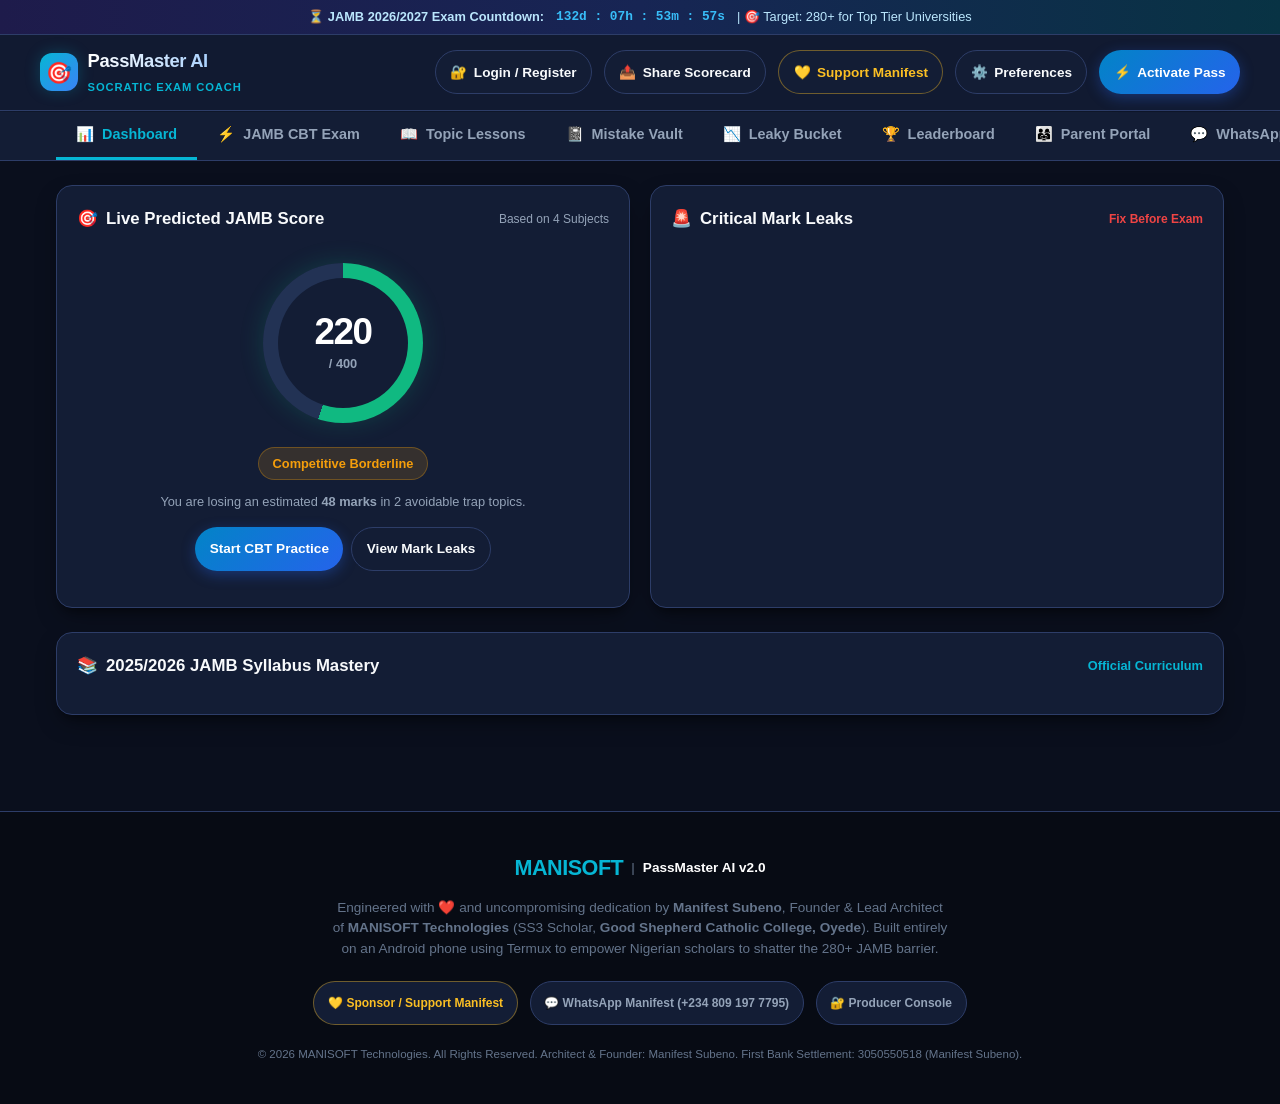
==== templates/index.html @ 7c7e174b "style(auth): standardize user identity placeholders and record operational protocols" ====
<!DOCTYPE html>
<html lang="en">
<head>
  <meta charset="UTF-8">
  <meta name="viewport" content="width=device-width, initial-scale=1.0, maximum-scale=1.0, user-scalable=no">
  <title>PassMaster AI — Socratic JAMB & WAEC Exam Coach</title>
  <meta name="description" content="Stop memorizing past questions. Master concepts, identify leaky topics, and hit 280+ in JAMB with Socratic AI coaching.">
  <link rel="manifest" href="/manifest.json">
  <link rel="stylesheet" href="/static/css/styles.css?v=1788778076">
</head>
<body>

  <!-- Live Exam Countdown Banner -->
  <div class="countdown-banner">
    <span>⏳ <strong>JAMB 2026/2027 Exam Countdown:</strong></span>
    <span style="font-family: monospace; font-weight: 800; color: #38bdf8;" id="examCountdownDisplay">220d : 11h : 08m : 15s</span>
    <span class="hide-mobile">| 🎯 Target: 280+ for Top Tier Universities</span>
  </div>

  <!-- Top App Header -->
  <header class="app-header">
    <div class="header-container">
      <a href="#" class="brand-badge" onclick="switchView('dashboard')">
        <div class="brand-logo">🎯</div>
        <div class="brand-info">
          <h1>PassMaster AI</h1>
          <span>Socratic Exam Coach</span>
        </div>
      </a>

      <div class="header-actions">
        <!-- User Profile / Auth Status -->
        <div id="authHeaderContainer">
          <button class="btn-pill" onclick="openAuthModal('login')">
            <span>🔐</span>
            <span>Login / Register</span>
          </button>
        </div>

        <button class="btn-pill" onclick="openShareModal()">
          <span>📤</span>
          <span class="hide-mobile">Share Scorecard</span>
        </button>

        <button class="btn-pill" onclick="openSupportModal()" style="border-color: rgba(251, 191, 36, 0.4); color: #fbbf24;">
          <span>💛</span>
          <span class="hide-mobile">Support Manifest</span>
        </button>

        <button class="btn-pill" onclick="openPreferencesModal()" title="Study Preferences & CBT Configuration">
          <span>⚙️</span>
          <span class="hide-mobile">Preferences</span>
        </button>

        <button class="btn-pill btn-primary" onclick="openPaymentModal('monthly')">
          <span>⚡</span>
          <span>Activate Pass</span>
        </button>
      </div>
    </div>
  </header>

  <!-- Navigation Tabs -->
  <nav class="nav-tabs" aria-label="Main Navigation">
    <div class="tabs-container">
      <button class="tab-btn active" id="tab-dashboard" onclick="switchView('dashboard')">
        <span>📊</span> Dashboard
      </button>
      <button class="tab-btn" id="tab-cbt" onclick="switchView('cbt')">
        <span>⚡</span> JAMB CBT Exam
      </button>
      <button class="tab-btn" id="tab-lessons" onclick="switchView('lessons')">
        <span>📖</span> Topic Lessons
      </button>
      <button class="tab-btn" id="tab-vault" onclick="switchView('vault')">
        <span>📓</span> Mistake Vault
      </button>
      <button class="tab-btn" id="tab-leaks" onclick="switchView('leaks')">
        <span>📉</span> Leaky Bucket
      </button>
      <button class="tab-btn" id="tab-leaderboard" onclick="switchView('leaderboard')">
        <span>🏆</span> Leaderboard
      </button>
      <button class="tab-btn" id="tab-parent" onclick="switchView('parent')">
        <span>👨‍👩‍👧</span> Parent Portal
      </button>
      <button class="tab-btn" id="tab-whatsapp" onclick="switchView('whatsapp')">
        <span>💬</span> WhatsApp Bot
      </button>
      <button class="tab-btn" id="tab-pricing" onclick="switchView('pricing')">
        <span>💳</span> Passes & Plans
      </button>
    </div>
  </nav>

  <!-- Main Content View Area -->
  <main class="main-content">

    <!-- 1. DASHBOARD VIEW -->
    <section id="view-dashboard" class="view-section active">
      <div class="dashboard-grid">
        
        <!-- Score Predictor Hero Card -->
        <div class="card">
          <div class="card-title-row">
            <h2 class="card-title"><span>🎯</span> Live Predicted JAMB Score</h2>
            <span style="font-size: 0.75rem; color: var(--text-muted);">Based on 4 Subjects</span>
          </div>

          <div class="score-hero-container">
            <div class="score-dial" id="scoreDial" style="--score-pct: 55;">
              <div class="score-dial-inner">
                <div class="score-number" id="predictedScoreDisplay">220</div>
                <div class="score-denom">/ 400</div>
              </div>
            </div>
            <div class="score-status-badge" id="readinessBadge">Competitive Borderline</div>
            <p style="font-size: 0.8rem; color: var(--text-muted); margin-top: 0.75rem; text-align: center;">
              You are losing an estimated <strong>48 marks</strong> in 2 avoidable trap topics.
            </p>
            <div style="margin-top: 1rem; display: flex; gap: 0.5rem;">
              <button class="btn-pill btn-primary" onclick="switchView('cbt')">Start CBT Practice</button>
              <button class="btn-pill" onclick="switchView('leaks')">View Mark Leaks</button>
            </div>
          </div>
        </div>

        <!-- Leaky Bucket Critical Alerts -->
        <div class="card">
          <div class="card-title-row">
            <h2 class="card-title"><span>🚨</span> Critical Mark Leaks</h2>
            <span style="font-size: 0.75rem; color: var(--accent-rose); font-weight: 700;">Fix Before Exam</span>
          </div>
          <div id="dashboardLeaksContainer">
            <!-- Dynamically populated -->
          </div>
        </div>

      </div>

      <!-- Syllabus Progress Card -->
      <div class="card" style="margin-top: 1.25rem;">
        <div class="card-title-row">
          <h2 class="card-title"><span>📚</span> 2025/2026 JAMB Syllabus Mastery</h2>
          <span style="font-size: 0.8rem; color: var(--accent-cyan); font-weight: 600;">Official Curriculum</span>
        </div>
        <div id="syllabusGrid" style="display: grid; grid-template-columns: repeat(auto-fit, minmax(240px, 1fr)); gap: 1rem; margin-top: 0.5rem;">
          <!-- Dynamically populated syllabus progress -->
        </div>
      </div>
    </section>

    <!-- 2. CBT EXAM VIEW -->
    <section id="view-cbt" class="view-section">
      
      <!-- Subject Filter & Utility Bar -->
      <div style="display: flex; justify-content: space-between; align-items: center; flex-wrap: wrap; gap: 0.75rem; margin-bottom: 1rem;">
        <div class="subject-filter-bar" style="margin-bottom: 0;">
          <button class="filter-pill active" onclick="filterBySubject('all', this)">🌟 All Subjects</button>
          <button class="filter-pill" onclick="filterBySubject('Use of English', this)">📖 English</button>
          <button class="filter-pill" onclick="filterBySubject('Mathematics', this)">📐 Math</button>
          <button class="filter-pill" onclick="filterBySubject('Physics', this)">⚡ Physics</button>
          <button class="filter-pill" onclick="filterBySubject('Chemistry', this)">🧪 Chemistry</button>
          <button class="filter-pill" onclick="filterBySubject('Biology', this)">🧬 Biology</button>
          <button class="filter-pill" onclick="filterBySubject('Economics', this)">📊 Economics</button>
          <button class="filter-pill" onclick="filterBySubject('Government', this)">🏛️ Government</button>
          <button class="filter-pill" onclick="filterBySubject('Literature in English', this)">🎭 Literature</button>
        </div>

        <div style="display: flex; gap: 0.5rem; flex-wrap: wrap;">
          <button class="btn-pill btn-primary" onclick="openCbtSetupModal()" title="Customize Drill, Topic or Mock">
            <span>⚙️</span> Drill / Mock Setup
          </button>
          <button class="btn-pill" onclick="startNewRandomExam()" title="Generate a brand new randomized exam paper">
            <span>🔀</span> New Random Exam
          </button>
          <button class="btn-pill" onclick="openModal('calcModal')" title="Official JAMB CBT Calculator">
            <span>🧮</span> Calculator
          </button>
          <button class="btn-pill" onclick="openModal('formulaModal')" title="Physics & Chemistry Constants">
            <span>📜</span> Constants
          </button>
          <button class="btn-pill" id="flagQuestionBtn" onclick="toggleFlagCurrentQuestion()" title="Flag for Review">
            <span>🚩</span> Flag
          </button>
        </div>
      </div>

      <!-- Interactive Topic Focus Selection Bar -->
      <div id="cbtTopicBarContainer" class="topic-focus-container">
        <div style="display: flex; justify-content: space-between; align-items: center; margin-bottom: 0.5rem; flex-wrap: wrap; gap: 0.5rem;">
          <div style="display: flex; align-items: center; gap: 0.5rem;">
            <span style="font-size: 0.8rem; font-weight: 700; color: var(--text-dim); text-transform: uppercase; letter-spacing: 0.5px;">🎯 Topic Focus:</span>
            <span id="activeTopicLabel" style="font-size: 0.8rem; background: rgba(59, 130, 246, 0.15); color: #60a5fa; padding: 0.15rem 0.55rem; border-radius: var(--radius-full); font-weight: 600; border: 1px solid rgba(59, 130, 246, 0.3);">All Topics</span>
          </div>
          <div style="display: flex; align-items: center; gap: 0.6rem;">
            <span id="cbtTopicCountIndicator" style="font-size: 0.75rem; color: var(--text-muted);">Showing all questions</span>
            <button class="btn-pill" style="font-size: 0.7rem; padding: 0.2rem 0.55rem; background: transparent; border: 1px solid var(--border-subtle);" onclick="resetTopicFocus()">Reset Filter</button>
          </div>
        </div>
        <div class="topic-focus-pills" id="cbtTopicPills">
          <!-- Dynamically populated topic focus chips -->
        </div>
      </div>

      <!-- Anti-Cheat Tab-Switch Detection Banner -->
      <div id="cbtAntiCheatBanner" style="display: none; background: rgba(239, 68, 68, 0.15); border: 1px solid #ef4444; color: #fca5a5; padding: 0.65rem 1rem; border-radius: var(--radius-sm); margin-bottom: 1rem; font-size: 0.85rem; align-items: center; justify-content: space-between;">
        <span>🛡️ <strong>Anti-Cheat Active:</strong> Tab switches detected: <span id="cbtCheatCountDisplay" style="font-weight: 800; color: #ffffff;">0</span>. Tab switches are logged to your official scorecard!</span>
        <button class="btn-pill" style="font-size: 0.7rem; padding: 0.2rem 0.6rem; background: rgba(239,68,68,0.3); color: #fff;" onclick="dismissAntiCheatWarning()">Acknowledge</button>
      </div>

      <div class="cbt-container">
        
        <!-- Left: Question & Options Screen -->
        <div class="cbt-screen">
          <div class="cbt-header">
            <div>
              <span class="subject-badge" id="cbtSubjectBadge">Use of English</span>
              <span style="font-size: 0.8rem; color: var(--text-muted); margin-left: 0.5rem;" id="cbtYearBadge">JAMB 2023</span>
            </div>
            <div class="cbt-timer">
              <span>⏱️</span>
              <span id="timerDisplay">00:40</span>
            </div>
          </div>

          <!-- CBT 4-Subject Quick Switcher Tabs (20 Questions each) -->
          <div class="cbt-subject-tabs" id="cbtSubjectTabsContainer">
            <!-- Dynamically populated subject tabs with progress counters -->
          </div>

          <div style="font-size: 0.8rem; color: var(--text-dim);" id="cbtTopicBadge">Topic: Concord & Grammar</div>

          <div class="cbt-question-text" id="cbtQuestionText">
            Loading question...
          </div>

          <div class="options-list" id="cbtOptionsList">
            <!-- Options A, B, C, D generated here -->
          </div>

          <!-- Bottom Nav & Question Palette Toggle -->
          <div style="display: flex; justify-content: space-between; align-items: center; margin-top: 1rem;">
            <button class="btn-pill" onclick="prevQuestion()">⬅️ Previous</button>
            <span style="font-size: 0.85rem; color: var(--text-muted);" id="qCounterDisplay">Question 1 of 12</span>
            <button class="btn-pill btn-primary" onclick="nextQuestion()">Next ➡️</button>
          </div>

          <!-- Official JAMB Numbered Question Palette (1 to N) -->
          <div style="margin-top: 1.25rem; border-top: 1px solid var(--border-subtle); padding-top: 0.75rem;">
            <div style="display: flex; justify-content: space-between; align-items: center;">
              <span style="font-size: 0.75rem; color: var(--text-dim); text-transform: uppercase; font-weight: 700;">Question Navigator Grid:</span>
              <span style="font-size: 0.7rem; color: var(--text-dim);">🟢 Answered | 🚩 Flagged | 🔵 Current</span>
            </div>
            <div class="palette-grid" id="questionPaletteGrid">
              <!-- Dynamically populated buttons -->
            </div>
          </div>
        </div>

        <!-- Right: Socratic Coach Panel -->
        <div class="coach-panel">
          <div class="coach-header">
            <div class="coach-avatar">🧠</div>
            <div style="flex: 1;">
              <h3 style="font-size: 0.95rem; font-weight: 700;">Coach Kalu</h3>
              <p style="font-size: 0.72rem; color: var(--accent-emerald);">● Socratic AI Active</p>
            </div>
            <button class="btn-speech" onclick="toggleAudioCoach()" id="audioToggleBtn" title="Listen to Coach Kalu aloud">
              <span>🔊</span> Audio On
            </button>
          </div>

          <div class="coach-chat-area" id="coachChatArea">
            <div class="chat-bubble coach">
              👋 Select an option on the left! If you pick the right answer, I'll reinforce why it works. If you hit a trap, I won't just spoil the answer—I will coach you through the logic so you never fail it in JAMB.
            </div>
          </div>

          <form class="coach-input-row" onsubmit="handleCoachChatSubmit(event)">
            <input type="text" class="coach-input" id="coachMessageInput" placeholder="Ask Coach Kalu or answer his hint..." autocomplete="off">
            <button type="submit" class="btn-pill btn-primary" style="padding: 0.5rem 0.9rem;">Send</button>
          </form>
        </div>

      </div>
    </section>

    <!-- 2B. TOPIC MASTERCLASS LESSONS VIEW -->
    <section id="view-lessons" class="view-section">
      <div style="text-align: center; max-width: 680px; margin: 0 auto 1.5rem;">
        <h2 style="font-size: 1.6rem; font-weight: 900;">📖 JAMB Syllabus Topic Masterclasses</h2>
        <p style="font-size: 0.88rem; color: var(--text-muted); margin-top: 0.3rem;">
          Topic-by-topic deep dives designed by top JAMB examiners. Unlock all topics with any active pass. Lesson 1 in every subject is 100% Free!
        </p>
      </div>

      <!-- Subject Filters for Lessons -->
      <div class="subject-filter-bar" id="lessonsFilterBar" style="justify-content: center; margin-bottom: 1.5rem;">
        <button class="filter-pill active" onclick="filterLessonsBySubject('all', this)">🌟 All Subjects</button>
        <button class="filter-pill" onclick="filterLessonsBySubject('Use of English', this)">📖 English</button>
        <button class="filter-pill" onclick="filterLessonsBySubject('Mathematics', this)">📐 Math</button>
        <button class="filter-pill" onclick="filterLessonsBySubject('Physics', this)">⚡ Physics</button>
        <button class="filter-pill" onclick="filterLessonsBySubject('Chemistry', this)">🧪 Chemistry</button>
        <button class="filter-pill" onclick="filterLessonsBySubject('Biology', this)">🧬 Biology</button>
        <button class="filter-pill" onclick="filterLessonsBySubject('Economics', this)">📊 Economics</button>
        <button class="filter-pill" onclick="filterLessonsBySubject('Government', this)">🏛️ Government</button>
        <button class="filter-pill" onclick="filterLessonsBySubject('Literature in English', this)">🎭 Literature</button>
      </div>

      <div id="lessonsCardsContainer" style="display: grid; grid-template-columns: repeat(auto-fit, minmax(280px, 1fr)); gap: 1.25rem;">
        <!-- Dynamically populated lesson cards -->
      </div>
    </section>

    <!-- 3. MISTAKE VAULT (ERROR NOTEBOOK) -->
    <section id="view-vault" class="view-section">
      <div class="card" style="margin-bottom: 1.5rem;">
        <div class="card-title-row">
          <h2 class="card-title"><span>📓</span> Mistake Vault (Your Cognitive Error Notebook)</h2>
          <span style="font-size: 0.8rem; color: var(--accent-amber); font-weight: 700;">Zero Weaknesses Allowed</span>
        </div>
        <div style="display: flex; justify-content: space-between; align-items: center; margin-bottom: 1rem; flex-wrap: wrap; gap: 0.5rem;">
          <p style="font-size: 0.85rem; color: var(--text-muted); margin: 0; max-width: 650px;">
            Top JAMB scholars never make the same mistake twice. Below are the questions you stumbled on, with the exact cognitive trap highlighted so you can re-test yourself until you achieve 100% mastery.
          </p>
          <button class="btn-pill btn-primary" onclick="drillAllMistakes()">⚡ Drill Mistakes in CBT Mode</button>
        </div>

        <div id="mistakeVaultContainer">
          <!-- Dynamically populated failed questions -->
        </div>
      </div>
    </section>

    <!-- 4. LEAKY BUCKET VIEW -->
    <section id="view-leaks" class="view-section">
      <div class="card" style="margin-bottom: 1.5rem;">
        <div class="card-title-row">
          <h2 class="card-title"><span>📉</span> Your Leaky Bucket Analysis</h2>
          <span style="font-size: 0.8rem; color: var(--text-muted);">Estimated Mark Bleed</span>
        </div>
        <div style="display: flex; justify-content: space-between; align-items: center; margin-bottom: 1rem; flex-wrap: wrap; gap: 0.5rem;">
          <p style="font-size: 0.85rem; color: var(--text-muted); margin: 0; max-width: 650px;">
            Students don't fail entire subjects; they bleed marks in specific cognitive traps. Below are the subtopics draining your JAMB score:
          </p>
          <button class="btn-pill btn-primary" onclick="drillWeakestLeak()">⚡ Plug All Leaks (Drill Weakest Topic Now)</button>
        </div>

        <div id="allLeaksContainer">
          <!-- Full list of leaks -->
        </div>
      </div>
    </section>

    <!-- 5. NATIONAL LEADERBOARD VIEW -->
    <section id="view-leaderboard" class="view-section">
      <div style="text-align: center; max-width: 650px; margin: 0 auto 1.5rem;">
        <h2 style="font-size: 1.5rem; font-weight: 800;">🏆 National JAMB Scholar Leaderboard</h2>
        <p style="font-size: 0.85rem; color: var(--text-muted); margin-top: 0.3rem;">
          Top candidates competing for federal merit list admissions across Nigeria. Practice daily to climb the board!
        </p>
      </div>

      <div class="card" style="max-width: 800px; margin: 0 auto;">
        <table class="leaderboard-table">
          <thead>
            <tr>
              <th>Rank</th>
              <th>Candidate</th>
              <th>Target</th>
              <th>XP Points</th>
              <th>Predicted JAMB</th>
            </tr>
          </thead>
          <tbody id="leaderboardTbody">
            <!-- Dynamically populated leaderboard rows -->
          </tbody>
        </table>
      </div>
    </section>

    <!-- 6. PARENT & SPONSOR PORTAL VIEW -->
    <section id="view-parent" class="view-section">
      <div style="text-align: center; max-width: 650px; margin: 0 auto 1.5rem;">
        <h2 style="font-size: 1.5rem; font-weight: 800;">👨‍👩‍👧 Parent, Sponsor & Tutorial Center Monitor</h2>
        <p style="font-size: 0.85rem; color: var(--text-muted); margin-top: 0.3rem;">
          Enter your child's registered phone number to view their verified daily study streak, accuracy rate, and university readiness.
        </p>
      </div>

      <div class="card" style="max-width: 520px; margin: 0 auto 1.5rem;">
        <div class="form-group">
          <label class="form-label">Candidate's Registered Phone Number</label>
          <div style="display: flex; gap: 0.5rem;">
            <input type="tel" id="parentPhoneInput" class="form-input" placeholder="e.g. 08012345678" value="08012345678">
            <button class="btn-pill btn-primary" onclick="lookupParentReport()">Search</button>
          </div>
        </div>
      </div>

      <div id="parentReportResult" style="max-width: 650px; margin: 0 auto;">
        <!-- Dynamically rendered parent report card -->
      </div>
    </section>

    <!-- 7. WHATSAPP BOT SIMULATOR VIEW -->
    <section id="view-whatsapp" class="view-section">
      <div style="text-align: center; margin-bottom: 1.5rem;">
        <h2 style="font-size: 1.4rem; font-weight: 800;">Learn Directly on WhatsApp (Zero High-Speed Data Required)</h2>
        <p style="font-size: 0.85rem; color: var(--text-muted); max-width: 600px; margin: 0.5rem auto;">
          Nigerian students use cheap daily WhatsApp bundles. Try our live WhatsApp bot below or connect your phone to practice on the go!
        </p>
      </div>

      <div class="whatsapp-simulator">
        <div class="wa-top-bar">
          <div class="wa-avatar">🤖</div>
          <div class="wa-contact-info">
            <h3>PassMaster AI Coach</h3>
            <p>online (Socratic Bot)</p>
          </div>
        </div>

        <div class="wa-chat-canvas" id="waChatCanvas">
          <div class="wa-msg bot">
            👋 *Welcome to PassMaster AI Coach!*
The #1 Socratic Exam Tutor for JAMB & WAEC.

Reply with a number:
1️⃣ *Practice Questions* (English, Math, Physics, Chem, Bio)
2️⃣ *Check My Predicted Score* (out of 400)
3️⃣ *Leaky Bucket Diagnostic* (Find marks you are losing)
4️⃣ *Activate Full AI Pass* (from ₦1,500/week)

💡 *Or type a subject directly:* `ENG`, `MATH`, `PHY`, `CHM`, `BIO`
          </div>
        </div>

        <form class="wa-input-row" onsubmit="handleWhatsAppSend(event)">
          <input type="text" class="coach-input" id="waUserInput" placeholder="Type 1, 2, ENG, A, B, or chat..." style="border-radius: 20px; font-size: 0.85rem;" autocomplete="off">
          <button type="submit" class="btn-pill btn-primary" style="padding: 0.4rem 0.8rem; border-radius: 50%;">➤</button>
        </form>
      </div>
    </section>

    <!-- 8. PRICING & PASSES VIEW -->
    <section id="view-pricing" class="view-section">
      <div style="text-align: center; max-width: 680px; margin: 0 auto 2rem;">
        <h2 style="font-size: 1.7rem; font-weight: 900; margin-bottom: 0.5rem;">Invest in Your University Admission</h2>
        <p style="color: var(--text-muted); font-size: 0.95rem;">
          Private lesson centers charge ₦25,000/month with zero personal diagnosis. PassMaster AI provides a 24/7 personal tutor for less than the price of lunch.
        </p>
      </div>

      <!-- Active Subscription Banner Card -->
      <div id="activeSubscriptionCard" style="display: none; background: linear-gradient(135deg, rgba(16, 185, 129, 0.15), rgba(56, 189, 248, 0.15)); border: 1px solid #10b981; border-radius: var(--radius-md); padding: 1.25rem; margin-bottom: 1.75rem; text-align: center;">
        <div style="font-size: 1.2rem; font-weight: 800; color: #34d399;" id="activeCardTitle">👑 Active Plan: Monthly Master Pass</div>
        <div style="font-size: 0.95rem; color: #e2e8f0; margin-top: 0.4rem;" id="activeCardCountdown">
          Time remaining: <strong style="color: #38bdf8; font-family: monospace;" id="activeCardDaysLeft">29 days, 14 hours</strong>
        </div>
        <p style="font-size: 0.8rem; color: var(--text-muted); margin-top: 0.4rem; margin-bottom: 0;">
          All 32 Topic Masterclasses, Unlimited CBT Mocks, and Coach Kalu Socratic Guidance are fully unlocked.
        </p>
      </div>

      <div class="pricing-grid">
        <!-- Weekly Pass -->
        <div class="pricing-card">
          <div>
            <h3 style="font-size: 1.2rem; font-weight: 700;">Weekly Drill Pass</h3>
            <p style="font-size: 0.8rem; color: var(--text-muted); margin-top: 0.2rem;">For quick pre-mock revision</p>
            <div class="price-amount">₦1,500 <span>/ 7 days</span></div>
            <ul class="pricing-features">
              <li class="check">✓ 7 Days Unlimited Socratic AI Coaching</li>
              <li class="check">✓ Full Access to 32 Topic Masterclasses</li>
              <li class="check">✓ Topic-Focus CBT Drills</li>
              <li class="check">✓ WhatsApp Bot & Web App Access</li>
              <li class="check">✓ Leaky Bucket Diagnostic</li>
            </ul>
          </div>
          <button class="btn-pill btn-primary" style="width: 100%; justify-content: center;" onclick="openPaymentModal('weekly')">Get Weekly Pass</button>
        </div>

        <!-- Monthly Master Pass (Featured) -->
        <div class="pricing-card featured">
          <span class="pricing-tag">Most Popular</span>
          <div>
            <h3 style="font-size: 1.2rem; font-weight: 700;">Monthly Master Pass</h3>
            <p style="font-size: 0.8rem; color: var(--text-muted); margin-top: 0.2rem;">Complete confidence builder</p>
            <div class="price-amount">₦3,500 <span>/ 30 days</span></div>
            <div style="font-size: 0.75rem; color: #34d399; font-weight: 700; margin-top: 0.2rem;">⚡ Save ₦2,500 (42% OFF vs 4 Weekly Passes)</div>
            <ul class="pricing-features">
              <li class="check">✓ Everything in Weekly Pass</li>
              <li class="check">✓ Unlimited Full-Length 180-Q CBT Mocks</li>
              <li class="check">✓ Interactive Topic-Focus CBT Simulator</li>
              <li class="check">✓ Live Predicted JAMB Score Tracker</li>
              <li class="check">✓ Priority AI Coach Explanations</li>
              <li class="check">✓ Weekly WhatsApp Progress Report to Parents</li>
            </ul>
          </div>
          <button class="btn-pill btn-primary" style="width: 100%; justify-content: center;" onclick="openPaymentModal('monthly')">Get Monthly Pass</button>
        </div>

        <!-- Season Pass -->
        <div class="pricing-card">
          <div>
            <h3 style="font-size: 1.2rem; font-weight: 700;">Full Season Guarantee</h3>
            <p style="font-size: 0.8rem; color: var(--text-muted); margin-top: 0.2rem;">Until JAMB 2026/2027 Exam Day</p>
            <div class="price-amount">₦8,500 <span>/ full season</span></div>
            <div style="font-size: 0.75rem; color: #38bdf8; font-weight: 700; margin-top: 0.2rem;">⚡ Best Long-Term Value (Until Exam Day)</div>
            <ul class="pricing-features">
              <li class="check">✓ Unlimited Access until Exam Day (120 Days)</li>
              <li class="check">✓ Full 280+ JAMB Score Guarantee</li>
              <li class="check">✓ Post-UTME Coaching & All Past Questions</li>
              <li class="check">✓ National Leaderboard & Mistake Vault</li>
              <li class="check">✓ Offline Voucher PIN Scratch-Card Generation</li>
            </ul>
          </div>
          <button class="btn-pill btn-primary" style="width: 100%; justify-content: center;" onclick="openPaymentModal('season')">Get Season Guarantee</button>
        </div>
      </div>

      <!-- Voucher Scratch Card Section -->
      <div class="card" style="margin-top: 2rem; max-width: 600px; margin-left: auto; margin-right: auto; text-align: center;">
        <h3 style="font-size: 1.05rem; font-weight: 700;">Bought a Voucher from your Tutorial Center?</h3>
        <p style="font-size: 0.85rem; color: var(--text-muted); margin: 0.4rem 0 1rem;">
          Enter your 12-digit scratch card PIN below to activate your pass instantly:
        </p>
        <div style="display: flex; gap: 0.5rem; justify-content: center;">
          <input type="text" id="voucherInput" class="coach-input" placeholder="e.g. PASS-2025-DEMO-WEEK" style="max-width: 280px; text-transform: uppercase;">
          <button class="btn-pill btn-primary" onclick="redeemVoucher()">Redeem PIN</button>
        </div>
        <p style="font-size: 0.75rem; color: var(--accent-cyan); margin-top: 0.5rem;">
          🔒 Only authentic Producer PINs issued by Mani are accepted. Demo PINs have been permanently retired.
        </p>
      </div>
    </section>

  </main>

  <!-- MODAL: Authentication (Login / Register) -->
  <div class="modal-overlay" id="authModal">
    <div class="modal-box">
      <div class="modal-header">
        <div style="display: flex; gap: 1rem;">
          <button id="authTabLogin" class="tab-btn active" style="padding: 0.4rem 0;" onclick="toggleAuthMode('login')">Login</button>
          <button id="authTabRegister" class="tab-btn" style="padding: 0.4rem 0;" onclick="toggleAuthMode('register')">Sign Up</button>
        </div>
        <button class="modal-close" onclick="closeModal('authModal')">&times;</button>
      </div>

      <!-- Login Form -->
      <form id="loginForm" onsubmit="handleLogin(event)">
        <div class="form-group">
          <label class="form-label">Email Address or Phone Number</label>
          <input type="text" id="loginIdentifier" class="form-input" placeholder="e.g. tobi585olive@gmail.com or 08012345678" required>
        </div>
        <div class="form-group">
          <label class="form-label">Password</label>
          <input type="password" id="loginPassword" class="form-input" placeholder="••••••••" required>
        </div>

        <button type="submit" class="btn-pill btn-primary" style="width: 100%; justify-content: center; padding: 0.75rem;">
          🔐 Sign In to PassMaster
        </button>
      </form>

      <!-- Register Form -->
      <form id="registerForm" style="display: none;" onsubmit="handleRegister(event)">
        <div class="form-group">
          <label class="form-label">Full Name</label>
          <input type="text" id="regName" class="form-input" placeholder="e.g. Tobi Olive" required>
        </div>
        <div class="form-row">
          <div class="form-group">
            <label class="form-label">Email</label>
            <input type="email" id="regEmail" class="form-input" placeholder="tobi585olive@gmail.com" required>
          </div>
          <div class="form-group">
            <label class="form-label">Phone</label>
            <input type="tel" id="regPhone" class="form-input" placeholder="08012345678" required>
          </div>
        </div>
        <div class="form-group">
          <label class="form-label">Password</label>
          <input type="password" id="regPassword" class="form-input" placeholder="••••••••" required>
        </div>
        <div class="form-row">
          <div class="form-group">
            <label class="form-label">Target University</label>
            <input type="text" id="regUni" class="form-input" placeholder="e.g. UNILAG, UI, OAU" value="UNILAG">
          </div>
          <div class="form-group">
            <label class="form-label">Target Course</label>
            <input type="text" id="regCourse" class="form-input" placeholder="e.g. Medicine, Law" value="Medicine & Surgery">
          </div>
        </div>
        <button type="submit" class="btn-pill btn-primary" style="width: 100%; justify-content: center; padding: 0.75rem;">
          🚀 Create Account & Start Prep
        </button>
      </form>
    </div>
  </div>

  <!-- MODAL: Official JAMB Scientific Calculator -->
  <div class="modal-overlay" id="calcModal">
    <div class="calculator-box">
      <div style="display: flex; justify-content: space-between; align-items: center; margin-bottom: 0.75rem;">
        <span style="font-size: 0.85rem; font-weight: 800; color: #9ca3af;">JAMB CBT CALCULATOR</span>
        <button class="modal-close" onclick="closeModal('calcModal')">&times;</button>
      </div>
      <div class="calc-display" id="calcScreen">0</div>
      <div class="calc-grid">
        <button class="calc-btn clear" onclick="calcAction('C')">C</button>
        <button class="calc-btn" onclick="calcAction('CE')">CE</button>
        <button class="calc-btn" onclick="calcAction('sqrt')">√</button>
        <button class="calc-btn operator" onclick="calcAction('/')">÷</button>

        <button class="calc-btn" onclick="calcNum('7')">7</button>
        <button class="calc-btn" onclick="calcNum('8')">8</button>
        <button class="calc-btn" onclick="calcNum('9')">9</button>
        <button class="calc-btn operator" onclick="calcAction('*')">×</button>

        <button class="calc-btn" onclick="calcNum('4')">4</button>
        <button class="calc-btn" onclick="calcNum('5')">5</button>
        <button class="calc-btn" onclick="calcNum('6')">6</button>
        <button class="calc-btn operator" onclick="calcAction('-')">−</button>

        <button class="calc-btn" onclick="calcNum('1')">1</button>
        <button class="calc-btn" onclick="calcNum('2')">2</button>
        <button class="calc-btn" onclick="calcNum('3')">3</button>
        <button class="calc-btn operator" onclick="calcAction('+')">+</button>

        <button class="calc-btn" onclick="calcNum('0')">0</button>
        <button class="calc-btn" onclick="calcNum('.')">.</button>
        <button class="calc-btn" onclick="calcAction('pi')">π</button>
        <button class="calc-btn operator" style="background: #10b981;" onclick="calcAction('=')">=</button>
      </div>
    </div>
  </div>

  <!-- MODAL: Constants & Formulas Sheet -->
  <div class="modal-overlay" id="formulaModal">
    <div class="modal-box" style="max-width: 580px;">
      <div class="modal-header">
        <h3 style="font-size: 1.15rem; font-weight: 800;">📜 Official Science Constants Sheet</h3>
        <button class="modal-close" onclick="closeModal('formulaModal')">&times;</button>
      </div>
      <table style="width: 100%; font-size: 0.85rem; border-collapse: collapse;">
        <tr style="border-bottom: 1px solid var(--border-subtle);"><td style="padding: 0.5rem; color: var(--text-dim);">Acceleration due to gravity (g)</td><td style="padding: 0.5rem; color: #38bdf8; font-family: monospace;">9.8 m/s² (or 10 m/s²)</td></tr>
        <tr style="border-bottom: 1px solid var(--border-subtle);"><td style="padding: 0.5rem; color: var(--text-dim);">Speed of Light in vacuum (c)</td><td style="padding: 0.5rem; color: #38bdf8; font-family: monospace;">3.0 × 10⁸ m/s</td></tr>
        <tr style="border-bottom: 1px solid var(--border-subtle);"><td style="padding: 0.5rem; color: var(--text-dim);">Planck's Constant (h)</td><td style="padding: 0.5rem; color: #38bdf8; font-family: monospace;">6.63 × 10⁻³⁴ J·s</td></tr>
        <tr style="border-bottom: 1px solid var(--border-subtle);"><td style="padding: 0.5rem; color: var(--text-dim);">Charge of Electron (e)</td><td style="padding: 0.5rem; color: #38bdf8; font-family: monospace;">1.60 × 10⁻¹⁹ C</td></tr>
        <tr style="border-bottom: 1px solid var(--border-subtle);"><td style="padding: 0.5rem; color: var(--text-dim);">Avogadro's Constant (Nₐ)</td><td style="padding: 0.5rem; color: #38bdf8; font-family: monospace;">6.02 × 10²³ mol⁻¹</td></tr>
        <tr style="border-bottom: 1px solid var(--border-subtle);"><td style="padding: 0.5rem; color: var(--text-dim);">Faraday's Constant (F)</td><td style="padding: 0.5rem; color: #38bdf8; font-family: monospace;">96,500 C/mol</td></tr>
        <tr><td style="padding: 0.5rem; color: var(--text-dim);">Molar Gas Volume at s.t.p.</td><td style="padding: 0.5rem; color: #38bdf8; font-family: monospace;">22.4 dm³ / mol</td></tr>
      </table>
    </div>
  </div>

  <!-- MODAL: Payment Checkout (Direct Settlement to Producer Account & WhatsApp Verification) -->
  <div class="modal-overlay" id="paymentModal">
    <div class="modal-box" style="max-width: 480px;">
      <div class="modal-header">
        <h3 style="font-size: 1.15rem; font-weight: 800;" id="modalPlanTitle">Activate Monthly Master Pass</h3>
        <button class="modal-close" onclick="closeModal('paymentModal')">&times;</button>
      </div>

      <div style="background: var(--bg-card); padding: 1rem; border-radius: var(--radius-md); margin-bottom: 1rem; border: 1px solid var(--border-subtle); display: flex; justify-content: space-between; align-items: center;">
        <div>
          <p style="font-size: 0.75rem; color: var(--text-muted); margin: 0;">Amount to Transfer:</p>
          <div style="font-size: 1.75rem; font-weight: 900; color: #ffffff;" id="modalAmountDisplay">₦2,800</div>
        </div>
        <div style="text-align: right;">
          <span class="status-badge status-pending" style="font-size: 0.7rem;">Direct Bank Settlement</span><br>
          <small style="color: var(--text-muted); font-size: 0.75rem;">Ref: <span id="modalRefDisplay" style="font-family: monospace; color: var(--accent-cyan);">PMS_REF</span></small>
        </div>
      </div>

      <div style="margin-bottom: 1.25rem;">
        <p style="font-size: 0.85rem; color: var(--text-muted); margin-bottom: 0.5rem;">
          Transfer exactly the amount above to the Producer's settlement account:
        </p>
        <div style="background: #0f172a; padding: 1rem; border-radius: var(--radius-sm); border: 1px dashed var(--accent-cyan);">
          <div style="display: flex; justify-content: space-between; font-size: 0.85rem; margin-bottom: 0.4rem;">
            <span style="color: var(--text-dim);">Bank:</span>
            <strong style="color: #ffffff;" id="modalBankName">OPay Digital Services</strong>
          </div>
          <div style="display: flex; justify-content: space-between; align-items: center; font-size: 0.85rem; margin-bottom: 0.4rem;">
            <span style="color: var(--text-dim);">Account Number:</span>
            <div style="display: flex; align-items: center; gap: 0.5rem;">
              <strong style="color: var(--accent-cyan); font-family: monospace; font-size: 1.15rem;" id="modalAccountNumber">8012345678</strong>
              <button class="btn-pill" style="padding: 0.2rem 0.5rem; font-size: 0.7rem;" onclick="copyAccountToClipboard()" title="Copy Account Number">
                📋 Copy
              </button>
            </div>
          </div>
          <div style="display: flex; justify-content: space-between; font-size: 0.85rem;">
            <span style="color: var(--text-dim);">Account Name:</span>
            <strong style="color: #ffffff;" id="modalAccountName">PASSMASTER / MANISOFT PRODUCTIONS</strong>
          </div>
        </div>
      </div>

      <div style="display: flex; flex-direction: column; gap: 0.75rem;">
        <!-- Step 1: Submit Payment Order -->
        <button class="btn-pill btn-primary" style="width: 100%; justify-content: center; padding: 0.8rem; font-weight: 700;" onclick="submitPaymentOrder()">
          <span>✓</span> I Have Transferred (Submit for Producer Confirmation)
        </button>

        <!-- Step 2: Open WhatsApp to Send Receipt -->
        <a id="modalWhatsAppBtn" href="#" target="_blank" class="btn-pill" style="width: 100%; justify-content: center; padding: 0.75rem; background: #25d366; color: #000; font-weight: 800; text-decoration: none; display: flex; align-items: center; gap: 0.5rem;">
          <span>💬</span> Send Receipt to Producer on WhatsApp
        </a>
      </div>

      <div style="text-align: center; margin-top: 1rem; border-top: 1px solid var(--border-subtle); padding-top: 0.75rem;">
        <span style="font-size: 0.8rem; color: var(--text-muted);">Have a scratch-card voucher? </span>
        <button style="background: none; border: none; color: var(--accent-cyan); font-size: 0.8rem; font-weight: 700; cursor: pointer; text-decoration: underline;" onclick="closeModal('paymentModal'); openModal('voucherModal');">
          Redeem PIN
        </button>
      </div>
    </div>
  </div>

  <!-- MODAL: Shareable WhatsApp Status Scorecard -->
  <div class="modal-overlay" id="shareModal">
    <div class="modal-box">
      <div class="modal-header">
        <h3 style="font-size: 1.15rem; font-weight: 800;">📤 Share Your JAMB Readiness Card</h3>
        <button class="modal-close" onclick="closeModal('shareModal')">&times;</button>
      </div>

      <div style="background: #0b141a; padding: 1rem; border-radius: var(--radius-md); font-family: monospace; font-size: 0.85rem; color: #e9edef; white-space: pre-wrap; margin-bottom: 1.25rem; border: 1px solid #202c33;" id="shareCardPreview">
        Loading status card...
      </div>

      <button class="btn-pill btn-primary" style="width: 100%; justify-content: center;" onclick="copyShareCard()">
        📋 Copy to Clipboard & Post on WhatsApp Status
      </button>
    </div>
  </div>

    <!-- MODAL: Custom CBT Drill & Mock Setup -->
  <div class="modal-overlay" id="cbtSetupModal">
    <div class="modal-box" style="max-width: 520px;">
      <div class="modal-header">
        <h3 style="font-size: 1.15rem; font-weight: 800;">⚙️ Drill & CBT Mock Setup</h3>
        <button class="modal-close" onclick="closeModal('cbtSetupModal')">&times;</button>
      </div>

      <div style="display: flex; flex-direction: column; gap: 1rem;">
        <!-- Practice Mode Selection -->
        <div class="form-group">
          <label class="form-label" style="font-weight: 700;">Select Mode</label>
          <div style="display: grid; grid-template-columns: 1fr 1fr; gap: 0.5rem;">
            <button type="button" class="btn-pill active" id="modeBtnDrill" onclick="setCbtSetupMode('drill')">
              ⚡ Practice Drill
            </button>
            <button type="button" class="btn-pill" id="modeBtnMock" onclick="setCbtSetupMode('full_jamb')">
              🏆 Full JAMB Mock (180 Qs)
            </button>
          </div>
        </div>

        <!-- Subject Selection -->
        <div class="form-group" id="cbtSubjectGroup">
          <label class="form-label" style="font-weight: 700;">Subject</label>
          <select id="setupSubjectSelect" class="form-input" onchange="onSetupSubjectChanged()">
            <option value="all">🌟 All Subjects (Shuffled)</option>
            <option value="Use of English">📖 Use of English</option>
            <option value="Mathematics">📐 Mathematics</option>
            <option value="Physics">⚡ Physics</option>
            <option value="Chemistry">🧪 Chemistry</option>
            <option value="Biology">🧬 Biology</option>
            <option value="Economics">📊 Economics</option>
            <option value="Government">🏛️ Government</option>
            <option value="Literature in English">🎭 Literature in English</option>
          </select>
        </div>

        <!-- Topic Drill Filter (Optional) -->
        <div class="form-group" id="cbtTopicGroup">
          <label class="form-label" style="font-weight: 700;">Focus Topic (Optional Single-Topic Drill)</label>
          <select id="setupTopicSelect" class="form-input">
            <option value="">-- All Topics in Subject --</option>
          </select>
        </div>

        <!-- Number of Questions -->
        <div class="form-group" id="cbtLimitGroup">
          <label class="form-label" style="font-weight: 700;">Number of Questions</label>
          <select id="setupLimitSelect" class="form-input">
            <option value="10">10 Questions (Speed Warmup)</option>
            <option value="20" selected>20 Questions (Standard Drill)</option>
            <option value="40">40 Questions (Full Subject Drill)</option>
            <option value="60">60 Questions (Use of English Quota)</option>
            <option value="300">All Available Questions</option>
          </select>
        </div>

        <!-- Full JAMB Info Box -->
        <div id="fullJambNoticeBox" style="display: none; background: rgba(56, 189, 248, 0.1); border: 1px solid var(--accent-cyan); padding: 0.85rem; border-radius: var(--radius-sm); font-size: 0.82rem; color: #bae6fd;">
          🏆 <strong>Official JAMB 4-Subject Simulation:</strong><br>
          • 180 Questions (60 English + 40 × 3 Electives: Math, Physics, Chemistry / Biology)<br>
          • 120 Minutes (2 Hours) official countdown timer<br>
          • Anti-Cheat tab-switch detection active
        </div>

        <!-- Randomize Checkbox -->
        <div style="display: flex; align-items: center; gap: 0.5rem;" id="cbtRandomGroup">
          <input type="checkbox" id="setupRandomCheck" checked style="accent-color: var(--accent-cyan); width: 18px; height: 18px;">
          <label for="setupRandomCheck" style="font-size: 0.85rem; color: var(--text-main); cursor: pointer;">
            🔀 Randomize Question Order
          </label>
        </div>

        <button class="btn-pill btn-primary" style="width: 100%; justify-content: center; padding: 0.75rem; font-weight: 700;" onclick="startCustomCbtSession()">
          🚀 Launch Exam Session
        </button>
      </div>
    </div>
  </div>

  <!-- MODAL: Topic Masterclass Lesson Reader -->
  <div class="modal-overlay" id="lessonModal">
    <div class="modal-box" style="max-width: 820px; width: 95%; max-height: 88vh; display: flex; flex-direction: column;">
      <div class="modal-header" style="flex-wrap: wrap; gap: 0.5rem;">
        <div style="display: flex; align-items: center; gap: 0.5rem; flex-wrap: wrap;">
          <span class="subject-badge" id="lessonSubjectBadge">Physics</span>
          <span style="font-size: 0.8rem; color: var(--accent-cyan); font-weight: 700;" id="lessonTopicBadge">Gas Laws & Thermodynamics</span>
          <span style="font-size: 0.72rem; background: rgba(16, 185, 129, 0.15); color: #34d399; padding: 0.15rem 0.5rem; border-radius: 4px; font-weight: 600;" id="lessonCategoryBadge">Core Syllabus Masterclass</span>
          <span style="font-size: 0.72rem; background: rgba(251, 191, 36, 0.15); color: #fbbf24; padding: 0.15rem 0.5rem; border-radius: 4px; font-weight: 600;" id="lessonWeightBadge">25% Weight</span>
        </div>
        <button class="modal-close" onclick="closeModal('lessonModal')">&times;</button>
      </div>

      <!-- Navigation Tabs inside Masterclass Reader -->
      <div class="lesson-tabs-nav">
        <button class="lesson-tab-btn active" id="lessonTabBtnText" onclick="switchLessonModalTab('text')">
          <span>📖</span> Comprehensive Masterclass
        </button>
        <button class="lesson-tab-btn" id="lessonTabBtnVisual" onclick="switchLessonModalTab('visual')">
          <span>🎬</span> Video Lecture & Visual Schematics
        </button>
        <button class="lesson-tab-btn" id="lessonTabBtnPrereq" onclick="switchLessonModalTab('prereq')">
          <span>🌱</span> Foundations & Prerequisites
        </button>
        <button class="lesson-tab-btn" id="lessonTabBtnQuiz" onclick="switchLessonModalTab('quiz')">
          <span>📝</span> Practice Quiz (5 Qs)
        </button>
      </div>

      <div style="overflow-y: auto; padding: 0.25rem 0; flex: 1;" id="lessonModalBody">
        <h3 style="font-size: 1.3rem; font-weight: 800; color: #ffffff; margin: 0 0 1rem 0;" id="lessonModalTitle">Topic Title</h3>

        <!-- TAB PANE 1: Comprehensive Masterclass Text & Worked Examples -->
        <div id="lessonTabPaneText" style="display: flex; flex-direction: column; gap: 1rem;">
          
          <!-- Zero-Jargon Learn From Scratch Primer -->
          <div id="lessonFromScratchContainer" style="background: linear-gradient(135deg, rgba(147, 51, 234, 0.15), rgba(79, 70, 229, 0.12)); border-left: 4px solid #a855f7; padding: 0.95rem; border-radius: 6px;">
            <div style="display: flex; align-items: center; gap: 0.4rem; font-size: 0.78rem; color: #c084fc; font-weight: 800; text-transform: uppercase; letter-spacing: 0.5px;">
              <span>🌱</span> Zero-to-One Foundation (Learn from Scratch)
            </div>
            <p style="font-size: 0.88rem; line-height: 1.6; color: #f3e8ff; margin: 0.35rem 0 0;" id="lessonFromScratchText"></p>
          </div>

          <!-- Key Rule / Formula Card -->
          <div style="background: rgba(56, 189, 248, 0.1); border-left: 4px solid var(--accent-cyan); padding: 0.9rem; border-radius: 4px;">
            <div style="font-size: 0.75rem; color: var(--accent-cyan); font-weight: 800; text-transform: uppercase;">Key Golden Rule & Mathematical Axiom</div>
            <div style="font-size: 1rem; font-weight: 700; color: #ffffff; margin-top: 0.25rem; font-family: monospace;" id="lessonKeyRule">P1V1/T1 = P2V2/T2</div>
          </div>

          <!-- Examiner Deep Dive -->
          <div>
            <div style="font-size: 0.8rem; color: var(--text-dim); font-weight: 800; text-transform: uppercase; margin-bottom: 0.35rem;">Examiner Deep Dive & Core Syllabus Breakdown</div>
            <div style="font-size: 0.9rem; line-height: 1.65; color: #cbd5e1; white-space: pre-wrap;" id="lessonContentText"></div>
          </div>

          <!-- Authentic JAMB Worked Examples Card -->
          <div id="lessonWorkedExamplesBox">
            <div style="font-size: 0.8rem; color: #38bdf8; font-weight: 800; text-transform: uppercase; margin-bottom: 0.4rem;">📝 Authentic JAMB Past Questions Solved Step-by-Step</div>
            <div id="lessonWorkedExamplesContainer">
              <!-- Dynamically populated worked examples -->
            </div>
          </div>

          <!-- Common Traps -->
          <div style="background: rgba(239, 68, 68, 0.1); border: 1px solid rgba(239, 68, 68, 0.3); padding: 0.9rem; border-radius: var(--radius-sm);">
            <div style="font-size: 0.82rem; color: #f87171; font-weight: 800;">⚠️ Classic JAMB Cognitive Traps to Avoid:</div>
            <p style="font-size: 0.86rem; color: #fca5a5; margin: 0.35rem 0 0; line-height: 1.55;" id="lessonTrapsText"></p>
          </div>

          <!-- Secret Examiner Tip -->
          <div style="background: rgba(16, 185, 129, 0.1); border: 1px solid rgba(16, 185, 129, 0.3); padding: 0.9rem; border-radius: var(--radius-sm);">
            <div style="font-size: 0.82rem; color: #34d399; font-weight: 800;">💡 Top 1% Scholar Heuristic & Speed Shortcut:</div>
            <p style="font-size: 0.86rem; color: #a7f3d0; margin: 0.35rem 0 0; line-height: 1.55;" id="lessonTipText"></p>
          </div>
        </div>

        <!-- TAB PANE 2: Video Lecture Player & Visual Diagrams -->
        <div id="lessonTabPaneVisual" style="display: none; flex-direction: column; gap: 1.25rem;">
          
          <!-- High-Yield Educational Schematics / SVG Diagrams Mount -->
          <div class="lesson-diagram-card">
            <div style="display: flex; justify-content: space-between; align-items: center; margin-bottom: 0.75rem; flex-wrap: wrap; gap: 0.5rem;">
              <div>
                <span style="font-size: 0.8rem; font-weight: 800; color: var(--accent-cyan); text-transform: uppercase;">📐 High-Yield Concept Schematic & Mechanism Map</span>
                <div style="font-size: 0.75rem; color: var(--text-dim);" id="lessonDiagramTitle">Visual model for rapid conceptual retention</div>
              </div>
              <span class="status-badge status-confirmed">🎯 SVG High-Def Schematic</span>
            </div>
            
            <div class="diagram-svg-wrap" id="lessonDiagramMount">
              <!-- Dynamically populated SVG diagram -->
            </div>

            <div class="diagram-legend" id="lessonDiagramLegend">
              <!-- Dynamically populated diagram labels -->
            </div>
          </div>

          <!-- Video Lecture Theater Box -->
          <div class="video-player-container">
            <div class="video-screen-mock">
              <div class="video-screen-top">
                <span style="font-size: 0.75rem; font-weight: 700; background: rgba(0,0,0,0.65); padding: 0.25rem 0.65rem; border-radius: 4px; color: #38bdf8; border: 1px solid rgba(56,189,248,0.3);" id="lessonVideoBadge">🎬 JAMB Topic Video Masterclass</span>
                <span style="font-size: 0.72rem; color: #cbd5e1; background: rgba(15,23,42,0.7); padding: 0.2rem 0.5rem; border-radius: 4px;" id="lessonVideoLecturer">PassMaster Socratic Fellow</span>
              </div>
              
              <div class="video-center-controls">
                <button class="video-play-btn" id="lessonVideoPlayBtn" onclick="toggleSimulatedVideoPlayback()">▶</button>
                <div class="video-waveform" id="lessonVideoWaveform" style="display: none;">
                  <div class="waveform-bar"></div>
                  <div class="waveform-bar"></div>
                  <div class="waveform-bar"></div>
                  <div class="waveform-bar"></div>
                  <div class="waveform-bar"></div>
                  <div class="waveform-bar"></div>
                  <div class="waveform-bar"></div>
                  <div class="waveform-bar"></div>
                </div>
              </div>

              <div style="display: flex; flex-direction: column; gap: 0.4rem;">
                <div class="video-progress-bar-wrap" onclick="seekSimulatedVideo(event)">
                  <div class="video-progress-filled" id="lessonVideoProgress" style="width: 0%;"></div>
                </div>
                <div class="video-controls-bottom">
                  <div style="display: flex; align-items: center; gap: 0.5rem;">
                    <span id="lessonVideoTimerDisplay">00:00 / 16:40</span>
                    <span style="color: #38bdf8; font-weight: 600;" id="lessonVideoStatus">Ready to Stream</span>
                  </div>
                  <div style="display: flex; gap: 0.35rem;">
                    <button class="video-speed-pill active" onclick="setVideoSpeed('1.0x', this)">1.0x</button>
                    <button class="video-speed-pill" onclick="setVideoSpeed('1.25x', this)">1.25x</button>
                    <button class="video-speed-pill" onclick="setVideoSpeed('1.5x', this)">1.5x</button>
                  </div>
                </div>
              </div>
            </div>

            <!-- Chapter Bookmarks -->
            <div class="video-chapters-container">
              <div style="font-size: 0.75rem; font-weight: 800; color: var(--text-dim); text-transform: uppercase; margin-bottom: 0.5rem;">
                🔖 Interactive Chapter Bookmarks (Click to jump):
              </div>
              <div id="lessonVideoChaptersList">
                <!-- Dynamically populated chapter pills -->
              </div>
            </div>
          </div>
        </div>

        <!-- TAB PANE 3: Foundations & Prerequisites -->
        <div id="lessonTabPanePrereq" style="display: none; flex-direction: column; gap: 1rem;">
          <div style="background: var(--bg-card); padding: 1rem; border-radius: var(--radius-md); border: 1px solid var(--border-subtle);">
            <div style="font-size: 0.85rem; font-weight: 800; color: var(--accent-cyan); text-transform: uppercase; margin-bottom: 0.4rem;">
              🌱 Foundational Prerequisites for this Topic
            </div>
            <p style="font-size: 0.82rem; color: var(--text-dim); margin: 0 0 0.75rem 0;">
              JAMB questions often blend foundational axioms with advanced concepts. If this topic feels challenging, master these prerequisites first:
            </p>
            <div id="lessonPrereqList" style="display: flex; flex-direction: column; gap: 0.5rem;">
              <!-- Dynamically populated prerequisite cards -->
            </div>
          </div>

          <div style="background: var(--bg-card); padding: 1rem; border-radius: var(--radius-md); border: 1px solid var(--border-subtle);">
            <div style="font-size: 0.85rem; font-weight: 800; color: #a7f3d0; text-transform: uppercase; margin-bottom: 0.4rem;">
              🚀 What Mastering this Topic Prepares You For
            </div>
            <div id="lessonPreparesForList" style="display: flex; flex-wrap: wrap; gap: 0.5rem;">
              <!-- Forward links -->
            </div>
          </div>
        </div>

        <!-- TAB PANE 4: In-Modal Interactive Practice Quiz -->
        <div id="lessonTabPaneQuiz" style="display: none; flex-direction: column; gap: 1rem;">
          <div style="background: var(--bg-card); padding: 1.25rem; border-radius: var(--radius-md); border: 1px solid var(--border-subtle);">
            <div style="display: flex; justify-content: space-between; align-items: center; margin-bottom: 0.75rem; flex-wrap: wrap; gap: 0.5rem;">
              <div>
                <span style="font-size: 0.85rem; font-weight: 800; color: var(--accent-cyan); text-transform: uppercase;">📝 Topic Mastery Quiz (Real JAMB Questions)</span>
                <p style="font-size: 0.8rem; color: var(--text-dim); margin: 0.2rem 0 0 0;">Solve these questions immediately to test retention and identify potential mark leaks.</p>
              </div>
              <span id="lessonQuizScoreBadge" style="font-size: 0.8rem; background: rgba(56, 189, 248, 0.15); color: #38bdf8; padding: 0.2rem 0.65rem; border-radius: var(--radius-full); font-weight: 700; border: 1px solid rgba(56, 189, 248, 0.3);">5 Questions Loaded</span>
            </div>
            <div id="lessonQuizContainer" style="display: flex; flex-direction: column; gap: 1rem; margin-top: 1rem;">
              <!-- Dynamically populated in-modal quiz items -->
            </div>
          </div>
        </div>

      </div>

      <div style="padding-top: 1rem; border-top: 1px solid var(--border-subtle); display: flex; gap: 0.75rem; justify-content: space-between; align-items: center; margin-top: 0.5rem; flex-wrap: wrap;">
        <button class="btn-pill" onclick="closeModal('lessonModal')">✕ Close Masterclass</button>
        <div style="display: flex; gap: 0.5rem;">
          <button class="btn-pill btn-primary" id="lessonPracticeBtn" onclick="practiceCurrentTopicQuestions()">
            ⚡ Practice Questions on This Topic
          </button>
        </div>
      </div>
    </div>
  </div>

  <!-- MODAL: Founder Support & Sponsorship Story -->
  <div class="modal-overlay" id="supportModal">
    <div class="modal-box" style="max-width: 540px;">
      <div class="modal-header">
        <h3 style="font-size: 1.15rem; font-weight: 800; color: #fbbf24;">💛 Support Manifest Subeno's Vision</h3>
        <button class="modal-close" onclick="closeModal('supportModal')">&times;</button>
      </div>

      <div style="display: flex; flex-direction: column; gap: 1rem;">
        <!-- Bio Card -->
        <div style="background: var(--bg-card); padding: 1rem; border-radius: var(--radius-md); border: 1px solid var(--border-subtle);">
          <div style="display: flex; align-items: center; gap: 0.75rem; margin-bottom: 0.75rem;">
            <div style="font-size: 2rem;">👨‍💻</div>
            <div>
              <strong style="font-size: 1.05rem; color: #ffffff;">Manifest Subeno</strong>
              <div style="font-size: 0.75rem; color: var(--accent-cyan);">Founder, Mani & Creator of PassMaster AI</div>
              <div style="font-size: 0.75rem; color: var(--text-dim);">SS3 Scholar, Good Shepherd Catholic College, Oyede</div>
            </div>
          </div>
          <p style="font-size: 0.85rem; line-height: 1.5; color: #cbd5e1; margin: 0;" id="supportBioDisplay">
            Manifest Subeno is an SS3 student at Good Shepherd Catholic College, Oyede, coding sovereign educational software on an Android phone using Termux. Building PassMaster AI to help thousands of Nigerian candidates master concepts and hit 280+ in JAMB. Your support provides computer hardware, internet, and server infrastructure.
          </p>
        </div>

        <!-- Bank Details -->
        <div>
          <div style="font-size: 0.8rem; font-weight: 700; color: var(--text-dim); text-transform: uppercase; margin-bottom: 0.4rem;">
            Direct Settlement Bank Account
          </div>
          <div style="background: #0f172a; padding: 1rem; border-radius: var(--radius-sm); border: 1px dashed #fbbf24;">
            <div style="display: flex; justify-content: space-between; font-size: 0.85rem; margin-bottom: 0.3rem;">
              <span style="color: var(--text-dim);">Bank:</span>
              <strong style="color: #ffffff;">First Bank of Nigeria</strong>
            </div>
            <div style="display: flex; justify-content: space-between; align-items: center; font-size: 0.85rem; margin-bottom: 0.3rem;">
              <span style="color: var(--text-dim);">Account Number:</span>
              <div style="display: flex; align-items: center; gap: 0.5rem;">
                <strong style="color: #fbbf24; font-family: monospace; font-size: 1.15rem;" id="supportAccNum">3050550518</strong>
                <button class="btn-pill" style="padding: 0.2rem 0.5rem; font-size: 0.7rem;" onclick="copySupportAccount()">📋 Copy</button>
              </div>
            </div>
            <div style="display: flex; justify-content: space-between; font-size: 0.85rem;">
              <span style="color: var(--text-dim);">Account Name:</span>
              <strong style="color: #ffffff;">Manifest Subeno</strong>
            </div>
          </div>
        </div>

        <!-- WhatsApp & Connect -->
        <div style="display: flex; flex-direction: column; gap: 0.5rem;">
          <a href="https://wa.me/2348091977795?text=Hello%20Manifest,%20I%20am%20reaching%20out%20to%20support%20PassMaster%20AI!" target="_blank" class="btn-pill" style="justify-content: center; padding: 0.75rem; background: #25d366; color: #000; font-weight: 800; text-decoration: none; display: flex; align-items: center; gap: 0.5rem;">
            <span>💬</span> Chat with Manifest on WhatsApp (+234 809 197 7795)
          </a>
        </div>
      </div>
    </div>
  </div>

  <!-- MODAL: Candidate Profile & Account Settings -->
  <div class="modal-overlay" id="profileModal">
    <div class="modal-box" style="max-width: 560px; max-height: 88vh; display: flex; flex-direction: column;">
      <div class="modal-header">
        <h3 style="font-size: 1.15rem; font-weight: 800;">👤 Candidate Profile & Study Preferences</h3>
        <button class="modal-close" onclick="closeModal('profileModal')">&times;</button>
      </div>

      <div style="overflow-y: auto; padding: 0.25rem 0; flex: 1; display: flex; flex-direction: column; gap: 1.25rem;">
        
        <!-- SECTION 1: 🔒 STRICT IDENTITY PROTECTION (LOCKED & VERIFIED) -->
        <div class="locked-identity-card">
          <div style="display: flex; justify-content: space-between; align-items: center; margin-bottom: 0.75rem;">
            <div style="display: flex; align-items: center; gap: 0.6rem;">
              <div class="user-avatar-circle" style="width: 44px; height: 44px; font-size: 1.2rem;" id="profileAvatarInitial">O</div>
              <div>
                <div style="font-size: 0.75rem; color: var(--accent-cyan); font-weight: 700; text-transform: uppercase;">Verified Identity</div>
                <strong style="font-size: 1.1rem; color: #ffffff;" id="profileNameDisplay">Olive Tobi</strong>
              </div>
            </div>
            <span class="locked-badge-pill">🔒 Verified & Locked</span>
          </div>

          <p style="font-size: 0.76rem; color: #94a3b8; line-height: 1.45; margin: 0 0 0.75rem 0; background: rgba(0,0,0,0.35); padding: 0.5rem 0.65rem; border-radius: var(--radius-sm); border-left: 3px solid #10b981;">
            🛡️ <strong>Examination Security:</strong> Your candidate name, email, and phone number are cryptographically locked. Candidates cannot edit identity records to prevent impersonation fraud.
          </p>

          <div style="display: grid; grid-template-columns: 1fr 1fr; gap: 0.5rem;">
            <div class="locked-field-box">
              <div>
                <div style="font-size: 0.68rem; color: var(--text-dim); text-transform: uppercase;">Email Address</div>
                <div class="locked-field-val" style="font-size: 0.78rem; text-overflow: ellipsis; overflow: hidden; white-space: nowrap;" id="profileEmailDisplay">tobi585olive@gmail.com</div>
              </div>
              <span style="font-size: 0.8rem;" title="Locked Record">🔒</span>
            </div>
            <div class="locked-field-box">
              <div>
                <div style="font-size: 0.68rem; color: var(--text-dim); text-transform: uppercase;">Phone Number</div>
                <div class="locked-field-val" style="font-size: 0.78rem;" id="profilePhoneDisplay">08012345678</div>
              </div>
              <span style="font-size: 0.8rem;" title="Locked Record">🔒</span>
            </div>
          </div>
        </div>

        <!-- SECTION 2: ⚙️ CUSTOMIZABLE STUDY & EXAMINATION PREFERENCES -->
        <div style="background: var(--bg-card); padding: 1rem; border-radius: var(--radius-md); border: 1px solid var(--border-subtle); display: flex; flex-direction: column; gap: 1rem;">
          <div style="display: flex; justify-content: space-between; align-items: center; border-bottom: 1px solid var(--border-subtle); padding-bottom: 0.5rem;">
            <strong style="font-size: 0.95rem; color: #ffffff;">⚙️ CBT Exam & Practice Preferences</strong>
            <span style="font-size: 0.72rem; color: var(--accent-cyan);">Adjust Anytime</span>
          </div>

          <!-- Questions Per Subject Selector -->
          <div class="preference-group">
            <div class="preference-label">
              <span>Questions Per Subject (CBT Exam)</span>
              <span style="font-size: 0.72rem; color: var(--accent-cyan);" id="prefQCountLabel">20 Qs per subject (80 Total)</span>
            </div>
            <div class="preference-desc">Controls how many random questions load from each of your 4 subjects when you launch JAMB CBT.</div>
            <div class="preference-pills-row">
              <button type="button" class="pref-pill-btn" onclick="selectPrefQuestionsPerSubject(10, this)">10 Qs (40 Total)</button>
              <button type="button" class="pref-pill-btn active" onclick="selectPrefQuestionsPerSubject(20, this)">20 Qs (Standard)</button>
              <button type="button" class="pref-pill-btn" onclick="selectPrefQuestionsPerSubject(30, this)">30 Qs (120 Total)</button>
              <button type="button" class="pref-pill-btn" onclick="selectPrefQuestionsPerSubject(40, this)">40 Qs (Full Mock)</button>
            </div>
            <input type="hidden" id="prefQuestionsPerSubject" value="20">
          </div>

          <!-- 4-Subject Combination Selection -->
          <div class="preference-group">
            <div class="preference-label">
              <span>Active 4-Subject Combination</span>
            </div>
            <div class="preference-desc">1-Click Presets for your targeted faculty:</div>
            
            <div style="display: grid; grid-template-columns: 1fr 1fr; gap: 0.4rem; margin-bottom: 0.5rem;">
              <button type="button" class="btn-pill" style="font-size: 0.74rem; justify-content: center; padding: 0.4rem;" onclick="applySubjectPreset('medical')">
                🩺 Medical (Bio/Chem/Phy)
              </button>
              <button type="button" class="btn-pill" style="font-size: 0.74rem; justify-content: center; padding: 0.4rem;" onclick="applySubjectPreset('engineering')">
                ⚡ Engineering (Math/Phy/Chem)
              </button>
              <button type="button" class="btn-pill" style="font-size: 0.74rem; justify-content: center; padding: 0.4rem;" onclick="applySubjectPreset('law')">
                ⚖️ Law & Arts (Lit/Gov/Econ)
              </button>
              <button type="button" class="btn-pill" style="font-size: 0.74rem; justify-content: center; padding: 0.4rem;" onclick="applySubjectPreset('commercial')">
                📊 Commercial (Math/Econ/Gov)
              </button>
            </div>

            <div style="display: grid; grid-template-columns: 1fr 1fr; gap: 0.5rem;">
              <div>
                <label style="font-size: 0.72rem; color: var(--text-dim); display: block; margin-bottom: 0.2rem;">Subject 1 (Compulsory)</label>
                <input type="text" id="prefSubj1" value="Use of English" disabled class="form-control" style="font-size: 0.8rem; background: rgba(0,0,0,0.3); opacity: 0.85;">
              </div>
              <div>
                <label style="font-size: 0.72rem; color: var(--text-dim); display: block; margin-bottom: 0.2rem;">Subject 2</label>
                <select id="prefSubj2" class="form-control" style="font-size: 0.8rem;">
                  <option value="Mathematics" selected>Mathematics</option>
                  <option value="Physics">Physics</option>
                  <option value="Chemistry">Chemistry</option>
                  <option value="Biology">Biology</option>
                  <option value="Economics">Economics</option>
                  <option value="Government">Government</option>
                  <option value="Literature in English">Literature in English</option>
                </select>
              </div>
              <div>
                <label style="font-size: 0.72rem; color: var(--text-dim); display: block; margin-bottom: 0.2rem;">Subject 3</label>
                <select id="prefSubj3" class="form-control" style="font-size: 0.8rem;">
                  <option value="Physics" selected>Physics</option>
                  <option value="Mathematics">Mathematics</option>
                  <option value="Chemistry">Chemistry</option>
                  <option value="Biology">Biology</option>
                  <option value="Economics">Economics</option>
                  <option value="Government">Government</option>
                  <option value="Literature in English">Literature in English</option>
                </select>
              </div>
              <div>
                <label style="font-size: 0.72rem; color: var(--text-dim); display: block; margin-bottom: 0.2rem;">Subject 4</label>
                <select id="prefSubj4" class="form-control" style="font-size: 0.8rem;">
                  <option value="Chemistry" selected>Chemistry</option>
                  <option value="Mathematics">Mathematics</option>
                  <option value="Physics">Physics</option>
                  <option value="Biology">Biology</option>
                  <option value="Economics">Economics</option>
                  <option value="Government">Government</option>
                  <option value="Literature in English">Literature in English</option>
                </select>
              </div>
            </div>
          </div>

          <!-- Target Academic Goals -->
          <div style="display: grid; grid-template-columns: 1fr 1fr; gap: 0.5rem;">
            <div>
              <label style="font-size: 0.72rem; color: var(--text-dim); display: block; margin-bottom: 0.2rem;">Target Course</label>
              <input type="text" id="prefTargetCourse" value="Medicine & Surgery" class="form-control" style="font-size: 0.8rem;">
            </div>
            <div>
              <label style="font-size: 0.72rem; color: var(--text-dim); display: block; margin-bottom: 0.2rem;">Target University</label>
              <input type="text" id="prefTargetUni" value="UNILAG" class="form-control" style="font-size: 0.8rem;">
            </div>
          </div>

          <!-- Timer Mode & Target Score -->
          <div style="display: grid; grid-template-columns: 1fr 1fr; gap: 0.5rem;">
            <div>
              <label style="font-size: 0.72rem; color: var(--text-dim); display: block; margin-bottom: 0.2rem;">CBT Timer Mode</label>
              <select id="prefTimerMode" class="form-control" style="font-size: 0.8rem;">
                <option value="standard" selected>Standard (1 min / question)</option>
                <option value="untimed">Untimed (Socratic Learning)</option>
                <option value="blitz">Speed Blitz (45 sec / question)</option>
              </select>
            </div>
            <div>
              <label style="font-size: 0.72rem; color: var(--text-dim); display: block; margin-bottom: 0.2rem;">Target Score (out of 400)</label>
              <input type="number" id="prefTargetScore" min="200" max="400" value="280" class="form-control" style="font-size: 0.8rem;">
            </div>
          </div>

          <!-- Audio & Hints Toggles -->
          <div style="display: flex; gap: 1rem; flex-wrap: wrap;">
            <label style="display: flex; align-items: center; gap: 0.4rem; font-size: 0.8rem; color: var(--text-main); cursor: pointer;">
              <input type="checkbox" id="prefSoundCheck" checked style="accent-color: var(--accent-cyan); width: 16px; height: 16px;">
              <span>🔊 Audio Coach & Sound FX</span>
            </label>
            <label style="display: flex; align-items: center; gap: 0.4rem; font-size: 0.8rem; color: var(--text-main); cursor: pointer;">
              <input type="checkbox" id="prefSocraticCheck" checked style="accent-color: var(--accent-cyan); width: 16px; height: 16px;">
              <span>🧠 Socratic Cognitive Trap Hints</span>
            </label>
          </div>

          <button class="btn-pill btn-primary" style="width: 100%; justify-content: center; padding: 0.7rem; font-weight: 700;" onclick="saveCandidatePreferences()">
            💾 Save Study Preferences
          </button>
        </div>

        <!-- SECTION 3: SUBSCRIPTION STATUS -->
        <div style="display: grid; grid-template-columns: 1fr 1fr; gap: 0.75rem;">
          <div style="background: var(--bg-card); padding: 0.75rem; border-radius: var(--radius-sm); text-align: center;">
            <div style="font-size: 0.75rem; color: var(--text-dim);">Target Goal</div>
            <strong style="color: #ffffff; font-size: 0.85rem;" id="profileTargetDisplay">Medicine (UNILAG)</strong>
          </div>
          <div style="background: var(--bg-card); padding: 0.75rem; border-radius: var(--radius-sm); text-align: center;">
            <div style="font-size: 0.75rem; color: var(--text-dim);">Subscription Plan</div>
            <strong style="color: var(--accent-emerald); font-size: 0.85rem;" id="profilePlanDisplay">Free Tier</strong>
          </div>
        </div>

        <div id="profileDaysLeftBox" style="background: rgba(56, 189, 248, 0.1); border: 1px solid var(--accent-cyan); padding: 0.75rem; border-radius: var(--radius-sm); font-size: 0.82rem; text-align: center; color: #bae6fd;">
          ⏳ Plan Status: <strong id="profileDaysLeftText">0 days remaining</strong>
        </div>

        <div style="display: flex; gap: 0.5rem;">
          <button class="btn-pill" style="flex: 1; justify-content: center;" onclick="handleLogout()">
            ⏻ Sign Out
          </button>
          <button class="btn-pill btn-primary" style="flex: 1; justify-content: center;" onclick="closeModal('profileModal'); switchView('pricing');">
            ⚡ Upgrade Plan
          </button>
        </div>

        <!-- SECTION 4: Danger Zone -->
        <div style="border-top: 1px solid rgba(239, 68, 68, 0.3); padding-top: 0.75rem; margin-top: 0.25rem;">
          <div style="font-size: 0.75rem; color: var(--accent-rose); font-weight: 700; text-transform: uppercase;">⚠️ Danger Zone</div>
          <p style="font-size: 0.76rem; color: var(--text-dim); margin: 0.25rem 0 0.5rem;">
            Permanently delete your candidate profile, mock history, and practice streaks. <strong>Notice:</strong> An email or phone number deleted more than 2 times will be automatically banned from registering again.
          </p>
          <button class="btn-pill" style="background: rgba(239, 68, 68, 0.15); border: 1px solid #ef4444; color: #fca5a5; width: 100%; justify-content: center; font-size: 0.8rem; font-weight: 700;" onclick="handleDeleteAccount()">
            🗑️ Delete My Account Permanently
          </button>
        </div>

      </div>
    </div>
  </div>

  <!-- Mani Sovereign Brand Footer -->
  <footer class="app-footer" style="margin-top: 3rem; padding: 2.5rem 1rem; border-top: 1px solid var(--border-subtle); text-align: center; color: var(--text-muted); font-size: 0.85rem; background: #070b14;">
    <div style="max-width: 800px; margin: 0 auto; display: flex; flex-direction: column; gap: 0.85rem; align-items: center;">
      <div style="display: flex; align-items: center; gap: 0.5rem;">
        <span style="font-size: 1.35rem; font-weight: 900; color: var(--accent-cyan); letter-spacing: -0.5px;">MANISOFT</span>
        <span style="color: var(--text-dim);">|</span>
        <span style="font-weight: 700; color: #ffffff;">PassMaster AI v2.0</span>
      </div>
      <p style="margin: 0; color: var(--text-dim); max-width: 620px; line-height: 1.5;">
        Engineered with ❤️ and uncompromising dedication by <strong>Manifest Subeno</strong>, Founder & Lead Architect of <strong>MANISOFT Technologies</strong> (SS3 Scholar, <strong>Good Shepherd Catholic College, Oyede</strong>). Built entirely on an Android phone using Termux to empower Nigerian scholars to shatter the 280+ JAMB barrier.
      </p>
      <div style="display: flex; gap: 0.75rem; flex-wrap: wrap; justify-content: center; margin-top: 0.5rem;">
        <button class="btn-pill" style="font-size: 0.75rem; padding: 0.35rem 0.85rem; border-color: rgba(251,191,36,0.4); color: #fbbf24;" onclick="openSupportModal()">
          💛 Sponsor / Support Manifest
        </button>
        <a href="https://wa.me/2348091977795?text=Hello%20Manifest,%20I%20love%20PassMaster%20AI!" target="_blank" class="btn-pill" style="font-size: 0.75rem; padding: 0.35rem 0.85rem; text-decoration: none; color: inherit;">
          💬 WhatsApp Manifest (+234 809 197 7795)
        </a>
        <a href="/producer" class="btn-pill" style="font-size: 0.75rem; padding: 0.35rem 0.85rem; text-decoration: none; color: inherit;">
          🔐 Producer Console
        </a>
      </div>
      <div style="font-size: 0.72rem; color: var(--text-dim); margin-top: 0.5rem;">
        © 2026 MANISOFT Technologies. All Rights Reserved. Architect & Founder: Manifest Subeno. First Bank Settlement: 3050550518 (Manifest Subeno).
      </div>
    </div>
  </footer>

<script src="/static/js/app.js?v=2026091002"></script>
</body>
</html>
---- static/css/styles.css ----
:root {
  --bg-primary: #0a0f1d;
  --bg-surface: #131d35;
  --bg-card: #1c294a;
  --bg-card-hover: #24345d;
  --text-main: #f8fafc;
  --text-muted: #94a3b8;
  --text-dim: #64748b;
  --accent-cyan: #06b6d4;
  --accent-cyan-glow: rgba(6, 182, 212, 0.25);
  --accent-emerald: #10b981;
  --accent-emerald-glow: rgba(16, 185, 129, 0.2);
  --accent-amber: #f59e0b;
  --accent-amber-glow: rgba(245, 158, 11, 0.2);
  --accent-rose: #ef4444;
  --border-subtle: #2d3d68;
  --border-focus: #38bdf8;
  --font-family: -apple-system, BlinkMacSystemFont, "Segoe UI", Roboto, "Helvetica Neue", Arial, sans-serif;
  --radius-sm: 8px;
  --radius-md: 12px;
  --radius-lg: 16px;
  --radius-full: 9999px;
  --shadow-card: 0 10px 25px -5px rgba(0, 0, 0, 0.4), 0 8px 10px -6px rgba(0, 0, 0, 0.4);
}

* {
  box-sizing: border-box;
  margin: 0;
  padding: 0;
  -webkit-tap-highlight-color: transparent;
}

body {
  font-family: var(--font-family);
  background-color: var(--bg-primary);
  color: var(--text-main);
  line-height: 1.5;
  min-height: 100vh;
  display: flex;
  flex-direction: column;
}

/* Header & Top Bar */
.app-header {
  background: rgba(19, 29, 53, 0.85);
  backdrop-filter: blur(12px);
  border-bottom: 1px solid var(--border-subtle);
  position: sticky;
  top: 0;
  z-index: 100;
  padding: 0.75rem 1rem;
}

.header-container {
  max-width: 1200px;
  margin: 0 auto;
  display: flex;
  align-items: center;
  justify-content: space-between;
  gap: 1rem;
}

.brand-badge {
  display: flex;
  align-items: center;
  gap: 0.6rem;
  text-decoration: none;
  color: inherit;
}

.brand-logo {
  width: 38px;
  height: 38px;
  background: linear-gradient(135deg, #06b6d4, #3b82f6);
  border-radius: var(--radius-md);
  display: flex;
  align-items: center;
  justify-content: center;
  font-size: 1.3rem;
  box-shadow: 0 0 15px var(--accent-cyan-glow);
}

.brand-info h1 {
  font-size: 1.15rem;
  font-weight: 800;
  letter-spacing: -0.02em;
  background: linear-gradient(to right, #ffffff, #93c5fd);
  -webkit-background-clip: text;
  -webkit-text-fill-color: transparent;
}

.brand-info span {
  font-size: 0.7rem;
  text-transform: uppercase;
  letter-spacing: 0.08em;
  color: var(--accent-cyan);
  font-weight: 700;
}

.header-actions {
  display: flex;
  align-items: center;
  gap: 0.75rem;
}

.btn-pill {
  display: inline-flex;
  align-items: center;
  gap: 0.4rem;
  padding: 0.45rem 0.9rem;
  font-size: 0.85rem;
  font-weight: 600;
  border-radius: var(--radius-full);
  border: 1px solid var(--border-subtle);
  background: var(--bg-surface);
  color: var(--text-main);
  cursor: pointer;
  transition: all 0.2s ease;
  min-height: 44px;
}

.btn-pill:hover {
  background: var(--bg-card-hover);
  border-color: var(--accent-cyan);
}

.btn-primary {
  background: linear-gradient(135deg, #0284c7, #2563eb);
  color: #ffffff;
  border: none;
  box-shadow: 0 4px 14px rgba(37, 99, 235, 0.35);
}

.btn-primary:hover {
  transform: translateY(-1px);
  box-shadow: 0 6px 20px rgba(37, 99, 235, 0.5);
}

/* Nav Tabs */
.nav-tabs {
  background: var(--bg-surface);
  border-bottom: 1px solid var(--border-subtle);
  overflow-x: auto;
  scrollbar-width: none;
}
.nav-tabs::-webkit-scrollbar { display: none; }

.tabs-container {
  max-width: 1200px;
  margin: 0 auto;
  display: flex;
  padding: 0 1rem;
}

.tab-btn {
  padding: 0.9rem 1.25rem;
  background: transparent;
  border: none;
  border-bottom: 3px solid transparent;
  color: var(--text-muted);
  font-weight: 600;
  font-size: 0.9rem;
  cursor: pointer;
  white-space: nowrap;
  display: flex;
  align-items: center;
  gap: 0.5rem;
  transition: all 0.2s;
  min-height: 44px;
}

.tab-btn:hover {
  color: var(--text-main);
}

.tab-btn.active {
  color: var(--accent-cyan);
  border-bottom-color: var(--accent-cyan);
}

/* Main Layout */
.main-content {
  max-width: 1200px;
  margin: 0 auto;
  padding: 1.5rem 1rem 3rem;
  flex: 1;
  width: 100%;
}

.view-section {
  display: none;
  animation: fadeIn 0.25s ease forwards;
}

.view-section.active {
  display: block;
}

@keyframes fadeIn {
  from { opacity: 0; transform: translateY(6px); }
  to { opacity: 1; transform: translateY(0); }
}

/* Dashboard Grid */
.dashboard-grid {
  display: grid;
  grid-template-columns: repeat(auto-fit, minmax(320px, 1fr));
  gap: 1.25rem;
  margin-bottom: 1.5rem;
}

.card {
  background: var(--bg-surface);
  border: 1px solid var(--border-subtle);
  border-radius: var(--radius-lg);
  padding: 1.25rem;
  box-shadow: var(--shadow-card);
  position: relative;
  overflow: hidden;
}

.card-title-row {
  display: flex;
  justify-content: space-between;
  align-items: center;
  margin-bottom: 1rem;
}

.card-title {
  font-size: 1.05rem;
  font-weight: 700;
  display: flex;
  align-items: center;
  gap: 0.5rem;
}

/* Score Dial Hero */
.score-hero-container {
  display: flex;
  flex-direction: column;
  align-items: center;
  padding: 1rem 0;
  text-align: center;
}

.score-dial {
  width: 160px;
  height: 160px;
  border-radius: 50%;
  background: conic-gradient(var(--accent-emerald) calc(var(--score-pct, 45) * 1%), #223254 0);
  display: flex;
  align-items: center;
  justify-content: center;
  position: relative;
  margin-bottom: 1rem;
  box-shadow: 0 0 25px var(--accent-emerald-glow);
}

.score-dial-inner {
  width: 130px;
  height: 130px;
  background: var(--bg-surface);
  border-radius: 50%;
  display: flex;
  flex-direction: column;
  align-items: center;
  justify-content: center;
}

.score-number {
  font-size: 2.3rem;
  font-weight: 900;
  letter-spacing: -0.04em;
  color: #ffffff;
  line-height: 1;
}

.score-denom {
  font-size: 0.8rem;
  color: var(--text-muted);
  font-weight: 600;
  margin-top: 0.2rem;
}

.score-status-badge {
  padding: 0.35rem 0.85rem;
  border-radius: var(--radius-full);
  font-size: 0.8rem;
  font-weight: 700;
  margin-top: 0.5rem;
  background: rgba(245, 158, 11, 0.15);
  color: var(--accent-amber);
  border: 1px solid rgba(245, 158, 11, 0.3);
}

/* Leaky Bucket Highlights */
.leak-item {
  background: var(--bg-card);
  border-left: 4px solid var(--accent-rose);
  border-radius: var(--radius-sm);
  padding: 0.85rem;
  margin-bottom: 0.75rem;
  display: flex;
  justify-content: space-between;
  align-items: center;
  gap: 0.75rem;
}

.leak-info h4 {
  font-size: 0.9rem;
  font-weight: 700;
  color: var(--text-main);
}

.leak-info p {
  font-size: 0.78rem;
  color: var(--text-muted);
}

.leak-stat {
  text-align: right;
}

.leak-stat .mark-loss {
  font-size: 0.95rem;
  font-weight: 800;
  color: var(--accent-rose);
}

.leak-stat .accuracy {
  font-size: 0.75rem;
  color: var(--text-dim);
}

/* CBT Question Interface */
.cbt-container {
  display: grid;
  grid-template-columns: 1fr 340px;
  gap: 1.25rem;
}

@media (max-width: 860px) {
  .cbt-container {
    grid-template-columns: 1fr;
  }
}

.cbt-screen {
  background: var(--bg-surface);
  border: 1px solid var(--border-subtle);
  border-radius: var(--radius-lg);
  padding: 1.5rem;
  display: flex;
  flex-direction: column;
  gap: 1.25rem;
}

.cbt-header {
  display: flex;
  justify-content: space-between;
  align-items: center;
  border-bottom: 1px solid var(--border-subtle);
  padding-bottom: 0.85rem;
}

.subject-badge {
  background: rgba(6, 182, 212, 0.15);
  color: var(--accent-cyan);
  padding: 0.3rem 0.75rem;
  border-radius: var(--radius-sm);
  font-weight: 700;
  font-size: 0.85rem;
}

.cbt-timer {
  display: flex;
  align-items: center;
  gap: 0.4rem;
  font-family: monospace;
  font-size: 1.15rem;
  font-weight: 800;
  color: var(--accent-amber);
  background: rgba(245, 158, 11, 0.1);
  padding: 0.3rem 0.75rem;
  border-radius: var(--radius-sm);
}

.cbt-question-text {
  font-size: 1.15rem;
  font-weight: 600;
  line-height: 1.6;
  color: #ffffff;
}

.options-list {
  display: flex;
  flex-direction: column;
  gap: 0.75rem;
}

.option-btn {
  background: var(--bg-card);
  border: 1.5px solid var(--border-subtle);
  border-radius: var(--radius-md);
  padding: 1rem;
  display: flex;
  align-items: flex-start;
  gap: 0.85rem;
  color: var(--text-main);
  text-align: left;
  font-size: 0.95rem;
  font-weight: 500;
  cursor: pointer;
  transition: all 0.15s ease;
  min-height: 48px;
}

.option-btn:hover {
  background: var(--bg-card-hover);
  border-color: var(--border-focus);
}

.option-btn.selected {
  border-color: var(--accent-cyan);
  background: rgba(6, 182, 212, 0.1);
}

.option-btn.correct {
  border-color: var(--accent-emerald);
  background: rgba(16, 185, 129, 0.15);
}

.option-btn.wrong {
  border-color: var(--accent-rose);
  background: rgba(239, 68, 68, 0.15);
}

.option-badge {
  width: 28px;
  height: 28px;
  background: var(--bg-surface);
  border: 1px solid var(--border-subtle);
  border-radius: 6px;
  display: flex;
  align-items: center;
  justify-content: center;
  font-weight: 700;
  font-size: 0.85rem;
  flex-shrink: 0;
}

/* Socratic Coach Sidepanel */
.coach-panel {
  background: var(--bg-surface);
  border: 1px solid var(--border-subtle);
  border-radius: var(--radius-lg);
  display: flex;
  flex-direction: column;
  height: 620px;
}

.coach-header {
  padding: 1rem;
  border-bottom: 1px solid var(--border-subtle);
  display: flex;
  align-items: center;
  gap: 0.75rem;
}

.coach-avatar {
  width: 40px;
  height: 40px;
  background: linear-gradient(135deg, #10b981, #06b6d4);
  border-radius: 50%;
  display: flex;
  align-items: center;
  justify-content: center;
  font-size: 1.25rem;
}

.coach-chat-area {
  flex: 1;
  padding: 1rem;
  overflow-y: auto;
  display: flex;
  flex-direction: column;
  gap: 0.85rem;
}

.chat-bubble {
  max-width: 88%;
  padding: 0.85rem 1rem;
  border-radius: var(--radius-md);
  font-size: 0.88rem;
  line-height: 1.5;
  white-space: pre-line;
}

.chat-bubble.coach {
  background: var(--bg-card);
  align-self: flex-start;
  border: 1px solid var(--border-subtle);
}

.chat-bubble.student {
  background: #2563eb;
  color: #ffffff;
  align-self: flex-end;
}

.coach-input-row {
  padding: 0.85rem;
  border-top: 1px solid var(--border-subtle);
  display: flex;
  gap: 0.5rem;
}

.coach-input {
  flex: 1;
  background: var(--bg-card);
  border: 1px solid var(--border-subtle);
  border-radius: var(--radius-md);
  padding: 0.65rem 0.85rem;
  color: var(--text-main);
  font-size: 0.9rem;
  outline: none;
}

.coach-input:focus {
  border-color: var(--accent-cyan);
}

/* WhatsApp Phone Mockup Simulator */
.whatsapp-simulator {
  max-width: 440px;
  margin: 0 auto;
  border: 12px solid #1e293b;
  border-radius: 36px;
  background: #0b141a;
  overflow: hidden;
  box-shadow: 0 25px 50px -12px rgba(0, 0, 0, 0.7);
  height: 680px;
  display: flex;
  flex-direction: column;
}

.wa-top-bar {
  background: #202c33;
  padding: 0.85rem 1rem;
  display: flex;
  align-items: center;
  gap: 0.75rem;
  border-bottom: 1px solid #2a3942;
}

.wa-avatar {
  width: 38px;
  height: 38px;
  background: #00a884;
  border-radius: 50%;
  display: flex;
  align-items: center;
  justify-content: center;
  color: white;
  font-size: 1.1rem;
}

.wa-contact-info h3 {
  font-size: 0.95rem;
  color: #e9edef;
}

.wa-contact-info p {
  font-size: 0.72rem;
  color: #8696a0;
}

.wa-chat-canvas {
  flex: 1;
  padding: 1rem;
  overflow-y: auto;
  display: flex;
  flex-direction: column;
  gap: 0.65rem;
  background-image: radial-gradient(#182229 1px, transparent 1px);
  background-size: 16px 16px;
}

.wa-msg {
  max-width: 82%;
  padding: 0.65rem 0.85rem;
  border-radius: 8px;
  font-size: 0.83rem;
  line-height: 1.45;
  white-space: pre-line;
  word-break: break-word;
}

.wa-msg.bot {
  background: #202c33;
  color: #d1d7db;
  align-self: flex-start;
  border-top-left-radius: 0;
}

.wa-msg.user {
  background: #005c4b;
  color: #e9edef;
  align-self: flex-end;
  border-top-right-radius: 0;
}

.wa-input-row {
  background: #202c33;
  padding: 0.65rem;
  display: flex;
  gap: 0.5rem;
}

/* Pricing Grid */
.pricing-grid {
  display: grid;
  grid-template-columns: repeat(auto-fit, minmax(280px, 1fr));
  gap: 1.5rem;
  margin-top: 1.5rem;
}

.pricing-card {
  background: var(--bg-surface);
  border: 1px solid var(--border-subtle);
  border-radius: var(--radius-lg);
  padding: 1.75rem 1.25rem;
  display: flex;
  flex-direction: column;
  justify-content: space-between;
  position: relative;
  transition: transform 0.2s, border-color 0.2s;
}

.pricing-card.featured {
  border-color: var(--accent-cyan);
  box-shadow: 0 0 25px var(--accent-cyan-glow);
}

.pricing-tag {
  position: absolute;
  top: -12px;
  right: 20px;
  background: var(--accent-cyan);
  color: #000;
  font-size: 0.72rem;
  font-weight: 800;
  padding: 0.25rem 0.7rem;
  border-radius: var(--radius-full);
  text-transform: uppercase;
}

.price-amount {
  font-size: 2.2rem;
  font-weight: 900;
  color: #ffffff;
  margin: 0.75rem 0;
}

.price-amount span {
  font-size: 0.95rem;
  color: var(--text-muted);
  font-weight: 500;
}

.pricing-features {
  list-style: none;
  margin: 1.25rem 0 1.75rem;
  display: flex;
  flex-direction: column;
  gap: 0.65rem;
}

.pricing-features li {
  font-size: 0.88rem;
  color: var(--text-muted);
  display: flex;
  align-items: center;
  gap: 0.5rem;
}

.pricing-features li.check {
  color: var(--text-main);
}

/* Modals */
.modal-overlay {
  position: fixed;
  inset: 0;
  background: rgba(0, 0, 0, 0.75);
  backdrop-filter: blur(5px);
  display: none;
  align-items: center;
  justify-content: center;
  z-index: 200;
  padding: 1rem;
}

.modal-overlay.active {
  display: flex;
}

.modal-box {
  background: var(--bg-surface);
  border: 1px solid var(--border-subtle);
  border-radius: var(--radius-lg);
  max-width: 500px;
  width: 100%;
  padding: 1.5rem;
  box-shadow: 0 20px 40px rgba(0, 0, 0, 0.6);
}

.modal-header {
  display: flex;
  justify-content: space-between;
  align-items: center;
  margin-bottom: 1.25rem;
}

.modal-close {
  background: transparent;
  border: none;
  color: var(--text-muted);
  font-size: 1.5rem;
  cursor: pointer;
}

/* Auth & Profile Styles */
.user-profile-badge {
  display: flex;
  align-items: center;
  gap: 0.5rem;
  background: var(--bg-surface);
  border: 1px solid var(--border-subtle);
  border-radius: var(--radius-full);
  padding: 0.25rem 0.75rem 0.25rem 0.4rem;
  font-size: 0.82rem;
  color: var(--text-main);
  cursor: pointer;
}

.user-avatar-circle {
  width: 28px;
  height: 28px;
  border-radius: 50%;
  background: linear-gradient(135deg, #3b82f6, #06b6d4);
  display: flex;
  align-items: center;
  justify-content: center;
  font-weight: 800;
  font-size: 0.75rem;
  color: white;
}

.streak-badge {
  display: inline-flex;
  align-items: center;
  gap: 0.25rem;
  background: rgba(245, 158, 11, 0.15);
  color: var(--accent-amber);
  border: 1px solid rgba(245, 158, 11, 0.3);
  padding: 0.2rem 0.55rem;
  border-radius: var(--radius-full);
  font-size: 0.75rem;
  font-weight: 700;
}

/* Exam Subject Filter Pills */
.subject-filter-bar {
  display: flex;
  gap: 0.5rem;
  overflow-x: auto;
  padding-bottom: 0.5rem;
  margin-bottom: 1rem;
  scrollbar-width: none;
}
.subject-filter-bar::-webkit-scrollbar { display: none; }

.filter-pill {
  padding: 0.35rem 0.85rem;
  border-radius: var(--radius-full);
  border: 1px solid var(--border-subtle);
  background: var(--bg-surface);
  color: var(--text-muted);
  font-size: 0.82rem;
  font-weight: 600;
  cursor: pointer;
  white-space: nowrap;
  transition: all 0.15s ease;
}

.filter-pill:hover, .filter-pill.active {
  background: var(--bg-card-hover);
  color: var(--text-main);
  border-color: var(--accent-cyan);
}

/* Form Styles */
.form-group {
  margin-bottom: 1rem;
  text-align: left;
}

.form-label {
  display: block;
  font-size: 0.8rem;
  font-weight: 600;
  color: var(--text-muted);
  margin-bottom: 0.35rem;
}

.form-input {
  width: 100%;
  background: var(--bg-card);
  border: 1px solid var(--border-subtle);
  border-radius: var(--radius-md);
  padding: 0.7rem 0.85rem;
  color: var(--text-main);
  font-size: 0.9rem;
  outline: none;
}

.form-input:focus {
  border-color: var(--accent-cyan);
}

.form-row {
  display: grid;
  grid-template-columns: 1fr 1fr;
  gap: 0.75rem;
}

/* Voice Button */
.btn-speech {
  background: transparent;
  border: none;
  color: var(--accent-cyan);
  font-size: 0.8rem;
  cursor: pointer;
  display: inline-flex;
  align-items: center;
  gap: 0.25rem;
  margin-top: 0.4rem;
  opacity: 0.85;
}
.btn-speech:hover { opacity: 1; text-decoration: underline; }

/* Countdown Banner */
.countdown-banner {
  background: linear-gradient(90deg, #1e1b4b, #172554, #083344);
  border-bottom: 1px solid var(--border-subtle);
  padding: 0.45rem 1rem;
  font-size: 0.8rem;
  text-align: center;
  color: #bae6fd;
  display: flex;
  align-items: center;
  justify-content: center;
  gap: 0.75rem;
  flex-wrap: wrap;
}

/* Question Navigator Grid */
.palette-grid {
  display: grid;
  grid-template-columns: repeat(auto-fill, minmax(36px, 1fr));
  gap: 0.4rem;
  margin-top: 0.75rem;
}

.palette-btn {
  height: 36px;
  background: var(--bg-card);
  border: 1px solid var(--border-subtle);
  border-radius: var(--radius-sm);
  color: var(--text-muted);
  font-weight: 700;
  font-size: 0.85rem;
  display: flex;
  align-items: center;
  justify-content: center;
  cursor: pointer;
  position: relative;
  transition: all 0.15s ease;
}

.palette-btn:hover {
  background: var(--bg-card-hover);
  color: var(--text-main);
}

.palette-btn.current {
  border-color: var(--accent-cyan);
  box-shadow: 0 0 10px var(--accent-cyan-glow);
  color: #ffffff;
}

.palette-btn.answered {
  background: rgba(16, 185, 129, 0.2);
  border-color: var(--accent-emerald);
  color: var(--accent-emerald);
}

.palette-btn.flagged::after {
  content: "🚩";
  position: absolute;
  top: -4px;
  right: -4px;
  font-size: 0.65rem;
}

/* Calculator Modal & Styling */
.calculator-box {
  background: #111827;
  border: 2px solid #374151;
  border-radius: var(--radius-lg);
  padding: 1rem;
  max-width: 320px;
  width: 100%;
  box-shadow: 0 20px 50px rgba(0, 0, 0, 0.8);
}

.calc-display {
  background: #030712;
  border: 1px solid #1f2937;
  border-radius: var(--radius-sm);
  padding: 0.75rem 1rem;
  color: #38bdf8;
  font-family: monospace;
  font-size: 1.5rem;
  text-align: right;
  margin-bottom: 0.85rem;
  overflow: hidden;
  white-space: nowrap;
}

.calc-grid {
  display: grid;
  grid-template-columns: repeat(4, 1fr);
  gap: 0.5rem;
}

.calc-btn {
  height: 44px;
  background: #1f2937;
  border: 1px solid #374151;
  border-radius: var(--radius-sm);
  color: #f3f4f6;
  font-size: 1rem;
  font-weight: 700;
  cursor: pointer;
  display: flex;
  align-items: center;
  justify-content: center;
  transition: all 0.1s ease;
}

.calc-btn:hover { background: #374151; }
.calc-btn:active { transform: scale(0.96); }

.calc-btn.operator {
  background: #0284c7;
  color: #ffffff;
}
.calc-btn.operator:hover { background: #0369a1; }

.calc-btn.clear {
  background: #dc2626;
  color: #ffffff;
}

/* Leaderboard Table */
.leaderboard-table {
  width: 100%;
  border-collapse: collapse;
  margin-top: 1rem;
}

.leaderboard-table th {
  text-align: left;
  padding: 0.75rem 1rem;
  font-size: 0.8rem;
  color: var(--text-dim);
  text-transform: uppercase;
  border-bottom: 1px solid var(--border-subtle);
}

.leaderboard-table td {
  padding: 0.85rem 1rem;
  font-size: 0.88rem;
  border-bottom: 1px solid rgba(255, 255, 255, 0.05);
}

.rank-badge {
  display: inline-flex;
  width: 28px;
  height: 28px;
  border-radius: 50%;
  align-items: center;
  justify-content: center;
  font-weight: 800;
  font-size: 0.85rem;
}
.rank-1 { background: #fbbf24; color: #000; }
.rank-2 { background: #94a3b8; color: #000; }
.rank-3 { background: #d97706; color: #fff; }

/* Mistake Vault Cards */
.vault-card {
  background: var(--bg-card);
  border: 1px solid var(--border-subtle);
  border-radius: var(--radius-md);
  padding: 1.15rem;
  margin-bottom: 1rem;
  border-left: 4px solid var(--accent-amber);
}

.vault-card h4 {
  font-size: 0.95rem;
  font-weight: 700;
  color: #ffffff;
  margin-bottom: 0.4rem;
}

.vault-trap-box {
  background: rgba(245, 158, 11, 0.1);
  border: 1px dashed var(--accent-amber);
  border-radius: var(--radius-sm);
  padding: 0.65rem 0.85rem;
  font-size: 0.82rem;
  color: #fde68a;
  margin: 0.6rem 0;
}

/* Print Styling */
@media print {
  .app-header, .nav-tabs, .countdown-banner, .btn-pill, .modal-overlay { display: none !important; }
  body { background: #ffffff !important; color: #000000 !important; }
  .card { border: 1px solid #000 !important; box-shadow: none !important; background: transparent !important; }
}

/* Topic Focus Navigation Bar */
.topic-focus-container {
  background: var(--bg-surface);
  border: 1px solid var(--border-subtle);
  border-radius: var(--radius-md);
  padding: 0.75rem 1rem;
  margin-bottom: 1rem;
}
.topic-focus-pills {
  display: flex;
  gap: 0.5rem;
  overflow-x: auto;
  padding-bottom: 0.25rem;
  scrollbar-width: thin;
}
.topic-focus-pills::-webkit-scrollbar {
  height: 4px;
}
.topic-focus-pills::-webkit-scrollbar-thumb {
  background: var(--border-subtle);
  border-radius: 4px;
}
.topic-pill {
  padding: 0.35rem 0.85rem;
  border-radius: var(--radius-full);
  border: 1px solid var(--border-subtle);
  background: var(--bg-card);
  color: var(--text-muted);
  font-size: 0.8rem;
  font-weight: 600;
  cursor: pointer;
  white-space: nowrap;
  transition: all 0.2s ease;
  display: inline-flex;
  align-items: center;
  gap: 0.45rem;
}
.topic-pill:hover {
  background: var(--bg-card-hover);
  color: var(--text-main);
  border-color: var(--accent-blue);
  transform: translateY(-1px);
}
.topic-pill.active {
  background: linear-gradient(135deg, rgba(37, 99, 235, 0.25), rgba(59, 130, 246, 0.35));
  border-color: #3b82f6;
  color: #60a5fa;
  box-shadow: 0 2px 8px rgba(37, 99, 235, 0.2);
}
.topic-pill .count-badge {
  background: rgba(255, 255, 255, 0.1);
  font-size: 0.7rem;
  padding: 0.1rem 0.45rem;
  border-radius: var(--radius-full);
  font-weight: 700;
  color: var(--text-muted);
}
.topic-pill.active .count-badge {
  background: rgba(59, 130, 246, 0.4);
  color: #ffffff;
}

/* ==========================================================================
   VIDEO LECTURE & EDUCATIONAL VISUAL SCHEMATICS
   ========================================================================== */
.lesson-tabs-nav {
  display: flex;
  gap: 0.5rem;
  border-bottom: 1px solid var(--border-subtle);
  padding-bottom: 0.6rem;
  margin-bottom: 1rem;
  overflow-x: auto;
}
.lesson-tab-btn {
  background: transparent;
  border: none;
  color: var(--text-muted);
  font-size: 0.85rem;
  font-weight: 700;
  padding: 0.5rem 0.85rem;
  border-radius: var(--radius-sm);
  cursor: pointer;
  transition: all var(--transition-fast);
  display: flex;
  align-items: center;
  gap: 0.4rem;
  white-space: nowrap;
}
.lesson-tab-btn:hover {
  color: var(--text-main);
  background: var(--bg-card-hover);
}
.lesson-tab-btn.active {
  color: var(--accent-cyan);
  background: rgba(56, 189, 248, 0.12);
  border-bottom: 2px solid var(--accent-cyan);
}

.video-player-container {
  background: #070b14;
  border: 1px solid rgba(56, 189, 248, 0.25);
  border-radius: var(--radius-md);
  overflow: hidden;
  box-shadow: 0 8px 24px rgba(0, 0, 0, 0.4);
}
.video-screen-mock {
  position: relative;
  background: linear-gradient(180deg, #0f172a 0%, #020617 100%);
  aspect-ratio: 16 / 9;
  max-height: 320px;
  display: flex;
  flex-direction: column;
  justify-content: space-between;
  padding: 1rem;
  border-bottom: 1px solid var(--border-subtle);
}
.video-screen-top {
  display: flex;
  justify-content: space-between;
  align-items: center;
}
.video-center-controls {
  display: flex;
  flex-direction: column;
  align-items: center;
  justify-content: center;
  gap: 0.75rem;
}
.video-play-btn {
  width: 56px;
  height: 56px;
  border-radius: 50%;
  background: linear-gradient(135deg, #0ea5e9, #2563eb);
  color: #ffffff;
  border: none;
  font-size: 1.4rem;
  cursor: pointer;
  display: flex;
  align-items: center;
  justify-content: center;
  box-shadow: 0 0 20px rgba(14, 165, 233, 0.4);
  transition: transform 0.2s, box-shadow 0.2s;
}
.video-play-btn:hover {
  transform: scale(1.08);
  box-shadow: 0 0 28px rgba(14, 165, 233, 0.6);
}
.video-waveform {
  display: flex;
  align-items: center;
  gap: 3px;
  height: 28px;
}
.waveform-bar {
  width: 4px;
  background: var(--accent-cyan);
  border-radius: 2px;
  animation: soundwave 1.2s ease-in-out infinite alternate;
}
.waveform-bar:nth-child(2) { animation-delay: 0.15s; }
.waveform-bar:nth-child(3) { animation-delay: 0.3s; }
.waveform-bar:nth-child(4) { animation-delay: 0.45s; }
.waveform-bar:nth-child(5) { animation-delay: 0.6s; }
.waveform-bar:nth-child(6) { animation-delay: 0.75s; }
.waveform-bar:nth-child(7) { animation-delay: 0.9s; }
.waveform-bar:nth-child(8) { animation-delay: 1.05s; }

@keyframes soundwave {
  0% { height: 6px; opacity: 0.4; }
  100% { height: 26px; opacity: 1; }
}

.video-progress-bar-wrap {
  width: 100%;
  background: rgba(255, 255, 255, 0.1);
  height: 6px;
  border-radius: 3px;
  cursor: pointer;
  position: relative;
  overflow: hidden;
}
.video-progress-filled {
  height: 100%;
  background: linear-gradient(90deg, #38bdf8, #3b82f6);
  width: 35%;
  border-radius: 3px;
  transition: width 0.3s ease;
}
.video-controls-bottom {
  display: flex;
  justify-content: space-between;
  align-items: center;
  padding: 0.75rem 1rem;
  background: #0b111e;
  font-size: 0.82rem;
  color: var(--text-dim);
}
.video-speed-pill {
  background: rgba(255, 255, 255, 0.08);
  color: var(--text-main);
  border: 1px solid var(--border-subtle);
  border-radius: var(--radius-sm);
  padding: 0.2rem 0.5rem;
  font-size: 0.75rem;
  cursor: pointer;
  font-weight: 600;
}
.video-speed-pill.active {
  background: var(--accent-cyan);
  color: #000;
  border-color: var(--accent-cyan);
}

.video-chapters-container {
  padding: 0.85rem 1rem;
  background: #090e18;
  border-top: 1px solid var(--border-subtle);
}
.video-chapter-pill {
  display: flex;
  align-items: center;
  justify-content: space-between;
  padding: 0.45rem 0.75rem;
  margin-bottom: 0.35rem;
  border-radius: var(--radius-sm);
  background: rgba(255, 255, 255, 0.03);
  border: 1px solid transparent;
  cursor: pointer;
  font-size: 0.8rem;
  color: #cbd5e1;
  transition: all 0.2s;
}
.video-chapter-pill:hover {
  background: rgba(56, 189, 248, 0.08);
  border-color: rgba(56, 189, 248, 0.3);
  color: #ffffff;
}
.video-chapter-pill.active {
  background: rgba(56, 189, 248, 0.15);
  border-color: var(--accent-cyan);
  color: var(--accent-cyan);
  font-weight: 700;
}

/* Visual Diagram Card */
.lesson-diagram-card {
  background: #080d1a;
  border: 1px solid rgba(56, 189, 248, 0.25);
  border-radius: var(--radius-md);
  padding: 1rem;
  margin-bottom: 1rem;
}
.diagram-svg-wrap {
  width: 100%;
  overflow-x: auto;
  text-align: center;
  padding: 0.5rem 0;
}
.diagram-svg-wrap svg {
  max-width: 100%;
  height: auto;
  filter: drop-shadow(0 4px 12px rgba(0, 0, 0, 0.5));
}
.diagram-legend {
  display: flex;
  flex-wrap: wrap;
  gap: 0.75rem;
  justify-content: center;
  margin-top: 0.75rem;
  font-size: 0.75rem;
}
.diagram-legend-item {
  display: flex;
  align-items: center;
  gap: 0.35rem;
  color: var(--text-dim);
}
.diagram-legend-dot {
  width: 10px;
  height: 10px;
  border-radius: 50%;
}

/* Worked Examples Card */
.worked-example-card {
  background: rgba(15, 23, 42, 0.8);
  border: 1px solid rgba(148, 163, 184, 0.25);
  border-left: 4px solid var(--accent-cyan);
  border-radius: var(--radius-sm);
  padding: 0.95rem;
  margin-bottom: 0.75rem;
}
.worked-example-header {
  font-size: 0.75rem;
  font-weight: 700;
  text-transform: uppercase;
  color: var(--accent-cyan);
  margin-bottom: 0.4rem;
  display: flex;
  justify-content: space-between;
}
.worked-example-solution {
  margin-top: 0.6rem;
  padding-top: 0.6rem;
  border-top: 1px dashed var(--border-subtle);
  font-size: 0.85rem;
  color: #a7f3d0;
  line-height: 1.5;
}

/* ==========================================================================
   CBT SUBJECT NAVIGATION TABS (20 QUESTIONS PER SUBJECT)
   ========================================================================== */
.cbt-subject-tabs {
  display: flex;
  gap: 0.5rem;
  overflow-x: auto;
  padding-bottom: 0.4rem;
  margin-bottom: 0.85rem;
}
.cbt-subject-tab {
  flex: 1;
  min-width: 140px;
  display: flex;
  align-items: center;
  justify-content: space-between;
  gap: 0.5rem;
  padding: 0.55rem 0.85rem;
  background: var(--bg-card);
  border: 1px solid var(--border-subtle);
  border-radius: var(--radius-sm);
  color: var(--text-muted);
  font-size: 0.82rem;
  font-weight: 600;
  cursor: pointer;
  transition: all 0.2s ease;
  white-space: nowrap;
}
.cbt-subject-tab:hover {
  background: var(--bg-card-hover);
  border-color: rgba(56, 189, 248, 0.4);
  color: var(--text-main);
}
.cbt-subject-tab.active {
  background: linear-gradient(135deg, rgba(37, 99, 235, 0.2), rgba(6, 182, 212, 0.2));
  border-color: var(--accent-cyan);
  color: #ffffff;
  box-shadow: 0 0 10px rgba(6, 182, 212, 0.25);
  font-weight: 700;
}
.cbt-subject-tab .badge-count {
  font-size: 0.7rem;
  padding: 0.15rem 0.45rem;
  border-radius: var(--radius-full);
  background: rgba(255, 255, 255, 0.1);
  color: var(--text-muted);
}
.cbt-subject-tab.active .badge-count {
  background: var(--accent-cyan);
  color: #000;
  font-weight: 800;
}
.cbt-subject-tab.completed {
  border-color: rgba(16, 185, 129, 0.5);
}
.cbt-subject-tab.completed .badge-count {
  background: rgba(16, 185, 129, 0.25);
  color: #34d399;
}

/* ==========================================================================
   CANDIDATE SETTINGS & LOCKED IDENTITY BADGING
   ========================================================================== */
.locked-identity-card {
  background: linear-gradient(135deg, #0b1329 0%, #0d1b38 100%);
  border: 1px solid rgba(56, 189, 248, 0.35);
  border-radius: var(--radius-md);
  padding: 1rem;
  position: relative;
  overflow: hidden;
}
.locked-identity-card::before {
  content: "";
  position: absolute;
  top: 0;
  left: 0;
  right: 0;
  height: 3px;
  background: linear-gradient(90deg, #38bdf8, #10b981);
}
.locked-badge-pill {
  display: inline-flex;
  align-items: center;
  gap: 0.3rem;
  font-size: 0.68rem;
  font-weight: 700;
  text-transform: uppercase;
  letter-spacing: 0.5px;
  background: rgba(16, 185, 129, 0.18);
  border: 1px solid rgba(16, 185, 129, 0.4);
  color: #34d399;
  padding: 0.15rem 0.5rem;
  border-radius: var(--radius-full);
}
.locked-field-box {
  background: rgba(15, 23, 42, 0.6);
  border: 1px solid rgba(148, 163, 184, 0.2);
  border-radius: var(--radius-sm);
  padding: 0.5rem 0.75rem;
  display: flex;
  align-items: center;
  justify-content: space-between;
}
.locked-field-val {
  font-family: monospace;
  font-size: 0.9rem;
  font-weight: 600;
  color: #ffffff;
}

.preference-group {
  display: flex;
  flex-direction: column;
  gap: 0.4rem;
}
.preference-label {
  font-size: 0.82rem;
  font-weight: 700;
  color: var(--text-main);
  display: flex;
  justify-content: space-between;
  align-items: center;
}
.preference-desc {
  font-size: 0.75rem;
  color: var(--text-dim);
  margin-top: -0.2rem;
  line-height: 1.4;
}
.preference-pills-row {
  display: flex;
  gap: 0.4rem;
  flex-wrap: wrap;
}
.pref-pill-btn {
  flex: 1;
  min-width: 60px;
  background: var(--bg-card);
  border: 1px solid var(--border-subtle);
  border-radius: var(--radius-sm);
  color: var(--text-muted);
  padding: 0.45rem 0.65rem;
  font-size: 0.8rem;
  font-weight: 600;
  cursor: pointer;
  text-align: center;
  transition: all 0.2s;
}
.pref-pill-btn:hover {
  background: var(--bg-card-hover);
  color: var(--text-main);
  border-color: rgba(56, 189, 248, 0.4);
}
.pref-pill-btn.active {
  background: rgba(56, 189, 248, 0.2);
  border-color: var(--accent-cyan);
  color: var(--accent-cyan);
  font-weight: 700;
}
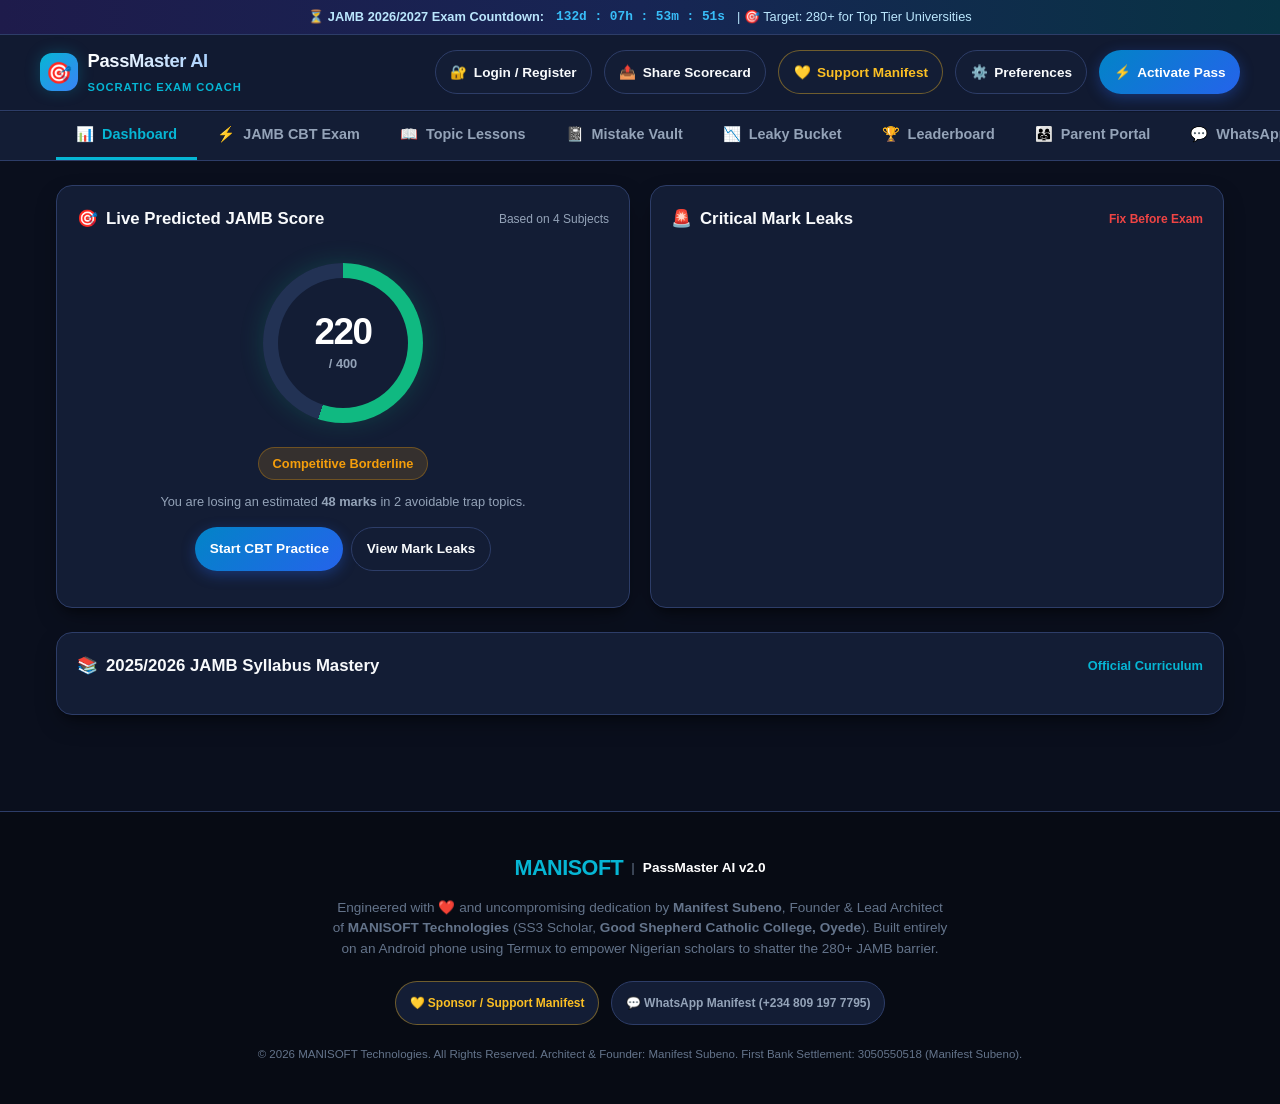
==== commit 35d7e688: "security(producer): remove footer console button and sanitize gatekeeper placeholder" ====
--- a/templates/index.html
+++ b/templates/index.html
@@ -1321,9 +1321,7 @@
         <a href="https://wa.me/2348091977795?text=Hello%20Manifest,%20I%20love%20PassMaster%20AI!" target="_blank" class="btn-pill" style="font-size: 0.75rem; padding: 0.35rem 0.85rem; text-decoration: none; color: inherit;">
           💬 WhatsApp Manifest (+234 809 197 7795)
         </a>
-        <a href="/producer" class="btn-pill" style="font-size: 0.75rem; padding: 0.35rem 0.85rem; text-decoration: none; color: inherit;">
-          🔐 Producer Console
-        </a>
+
       </div>
       <div style="font-size: 0.72rem; color: var(--text-dim); margin-top: 0.5rem;">
         © 2026 MANISOFT Technologies. All Rights Reserved. Architect & Founder: Manifest Subeno. First Bank Settlement: 3050550518 (Manifest Subeno).
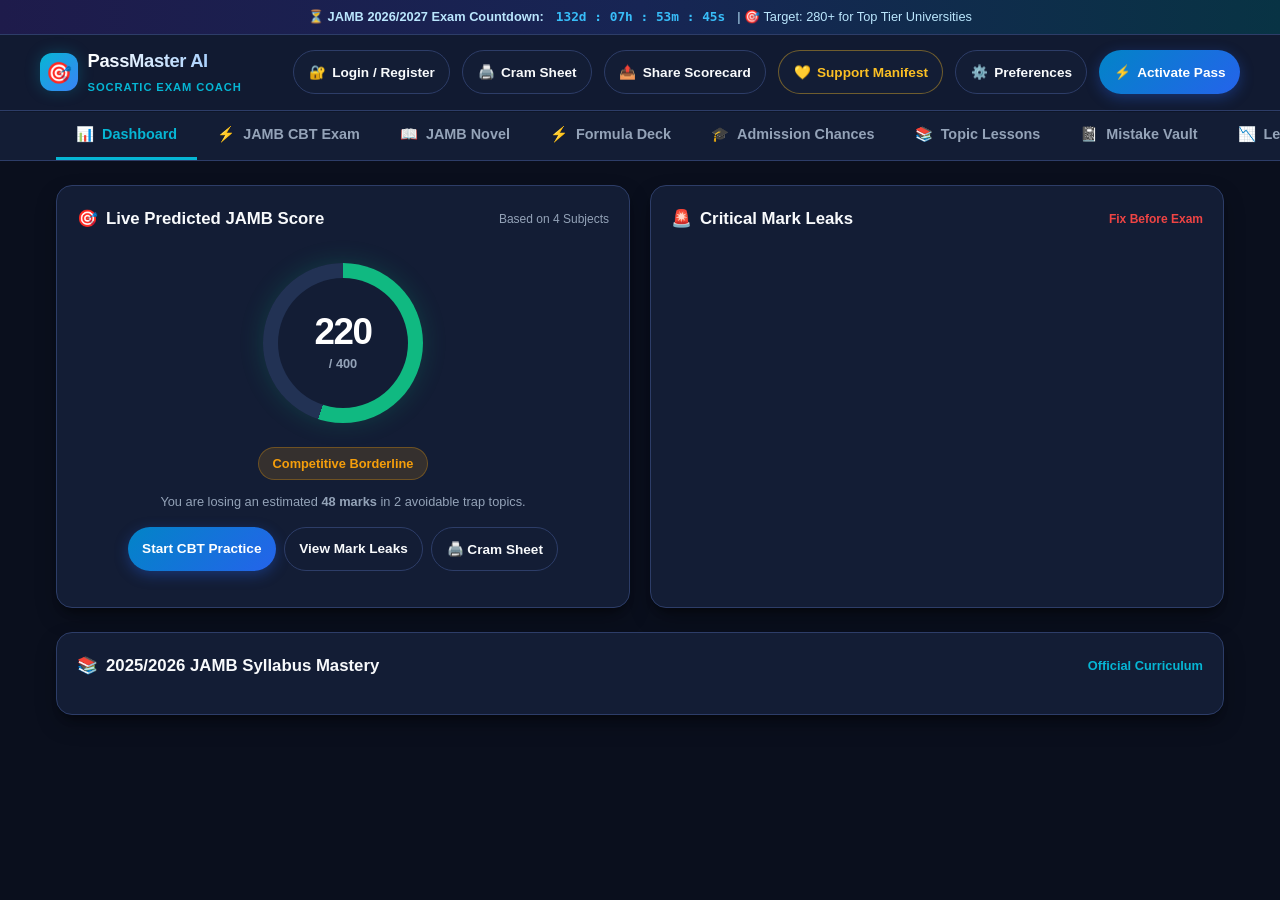
==== commit d40cf629: "feat(suite): integrate JAMB novel companion, smart formula deck, university admission chances predic" ====
--- a/templates/index.html
+++ b/templates/index.html
@@ -37,6 +37,11 @@
           </button>
         </div>
 
+        <button class="btn-pill" onclick="openCramSheetModal()" title="1-Page Printable Cram Sheet & Mark Leak Blueprint">
+          <span>🖨️</span>
+          <span class="hide-mobile">Cram Sheet</span>
+        </button>
+
         <button class="btn-pill" onclick="openShareModal()">
           <span>📤</span>
           <span class="hide-mobile">Share Scorecard</span>
@@ -69,8 +74,17 @@
       <button class="tab-btn" id="tab-cbt" onclick="switchView('cbt')">
         <span>⚡</span> JAMB CBT Exam
       </button>
+      <button class="tab-btn" id="tab-novel" onclick="switchView('novel')">
+        <span>📖</span> JAMB Novel
+      </button>
+      <button class="tab-btn" id="tab-formulas" onclick="switchView('formulas')">
+        <span>⚡</span> Formula Deck
+      </button>
+      <button class="tab-btn" id="tab-aggregate" onclick="switchView('aggregate')">
+        <span>🎓</span> Admission Chances
+      </button>
       <button class="tab-btn" id="tab-lessons" onclick="switchView('lessons')">
-        <span>📖</span> Topic Lessons
+        <span>📚</span> Topic Lessons
       </button>
       <button class="tab-btn" id="tab-vault" onclick="switchView('vault')">
         <span>📓</span> Mistake Vault
@@ -118,9 +132,10 @@
             <p style="font-size: 0.8rem; color: var(--text-muted); margin-top: 0.75rem; text-align: center;">
               You are losing an estimated <strong>48 marks</strong> in 2 avoidable trap topics.
             </p>
-            <div style="margin-top: 1rem; display: flex; gap: 0.5rem;">
+            <div style="margin-top: 1rem; display: flex; gap: 0.5rem; flex-wrap: wrap;">
               <button class="btn-pill btn-primary" onclick="switchView('cbt')">Start CBT Practice</button>
               <button class="btn-pill" onclick="switchView('leaks')">View Mark Leaks</button>
+              <button class="btn-pill" onclick="openCramSheetModal()">🖨️ Cram Sheet</button>
             </div>
           </div>
         </div>
@@ -229,7 +244,12 @@
             <!-- Dynamically populated subject tabs with progress counters -->
           </div>
 
-          <div style="font-size: 0.8rem; color: var(--text-dim);" id="cbtTopicBadge">Topic: Concord & Grammar</div>
+          <div style="display: flex; justify-content: space-between; align-items: center; margin-bottom: 0.5rem; flex-wrap: wrap; gap: 0.4rem;">
+            <div style="font-size: 0.8rem; color: var(--text-dim);" id="cbtTopicBadge">Topic: Concord & Grammar</div>
+            <button class="btn-audio-speak" id="btnSpeakQuestion" onclick="speakCurrentQuestion()" title="Listen to Question & Options">
+              <span>🔊</span> <span>Listen (Coach Voice)</span>
+            </button>
+          </div>
 
           <div class="cbt-question-text" id="cbtQuestionText">
             Loading question...
@@ -310,6 +330,279 @@
 
       <div id="lessonsCardsContainer" style="display: grid; grid-template-columns: repeat(auto-fit, minmax(280px, 1fr)); gap: 1.25rem;">
         <!-- Dynamically populated lesson cards -->
+      </div>
+    </section>
+
+    <!-- NOVEL COMPANION VIEW: The Life Changer -->
+    <section id="view-novel" class="view-section">
+      <div class="card" style="margin-bottom: 1.5rem;">
+        <div class="card-title-row">
+          <div style="display: flex; align-items: center; gap: 0.6rem;">
+            <span style="font-size: 1.6rem;">📖</span>
+            <div>
+              <h2 class="card-title" style="margin: 0;" id="novelCompanionTitle">JAMB Prescribed Novel: The Life Changer</h2>
+              <span style="font-size: 0.8rem; color: var(--accent-cyan); font-weight: 600;">By Khadija Abubakar Jalli • Compulsory for UTME Use of English (10-15 Marks)</span>
+            </div>
+          </div>
+          <button class="btn-pill btn-primary" onclick="launchNovelDrillCbt()">
+            <span>⚡</span> Launch Novel CBT Drill
+          </button>
+        </div>
+
+        <p style="font-size: 0.88rem; color: var(--text-muted); margin-top: 0.5rem; line-height: 1.5;">
+          Every JAMB candidate faces mandatory questions on this novel. Don't lose easy marks! Study all 9 chapters, memorize character profiles, discover hidden cognitive traps, and take our authentic interactive drill.
+        </p>
+
+        <!-- Sub-tabs for Novel view -->
+        <div style="display: flex; gap: 0.5rem; margin-top: 1rem; border-bottom: 1px solid var(--border-subtle); padding-bottom: 0.75rem; flex-wrap: wrap;">
+          <button class="filter-pill active" id="btnNovelTabChapters" onclick="switchNovelSubTab('chapters')">📚 9 Chapters Breakdown</button>
+          <button class="filter-pill" id="btnNovelTabCharacters" onclick="switchNovelSubTab('characters')">👥 Character Vault</button>
+          <button class="filter-pill" id="btnNovelTabThemes" onclick="switchNovelSubTab('themes')">🎭 Core Themes & Motifs</button>
+          <button class="filter-pill" id="btnNovelTabQuestions" onclick="switchNovelSubTab('questions')">❓ High-Yield Past Questions</button>
+        </div>
+
+        <!-- Novel Tab Content 1: Chapters -->
+        <div id="novelSubSectionChapters" style="margin-top: 1.25rem;">
+          <div id="novelChaptersContainer">
+            <!-- Dynamically populated chapter cards -->
+          </div>
+        </div>
+
+        <!-- Novel Tab Content 2: Characters -->
+        <div id="novelSubSectionCharacters" style="display: none; margin-top: 1.25rem;">
+          <div class="novel-character-grid" id="novelCharactersContainer">
+            <!-- Dynamically populated character cards -->
+          </div>
+        </div>
+
+        <!-- Novel Tab Content 3: Themes -->
+        <div id="novelSubSectionThemes" style="display: none; margin-top: 1.25rem;">
+          <div id="novelThemesContainer" style="display: grid; grid-template-columns: repeat(auto-fit, minmax(280px, 1fr)); gap: 1rem;">
+            <!-- Dynamically populated themes -->
+          </div>
+        </div>
+
+        <!-- Novel Tab Content 4: High-Yield Questions -->
+        <div id="novelSubSectionQuestions" style="display: none; margin-top: 1.25rem;">
+          <div id="novelQuestionsContainer">
+            <!-- Dynamically populated sample questions -->
+          </div>
+        </div>
+
+      </div>
+    </section>
+
+    <!-- FORMULA FLASHCARDS DECK VIEW -->
+    <section id="view-formulas" class="view-section">
+      <div class="card" style="margin-bottom: 1.5rem;">
+        <div class="card-title-row">
+          <div style="display: flex; align-items: center; gap: 0.6rem;">
+            <span style="font-size: 1.6rem;">⚡</span>
+            <div>
+              <h2 class="card-title" style="margin: 0;">Smart Formula & Golden Mnemonics Deck</h2>
+              <span style="font-size: 0.8rem; color: var(--accent-emerald); font-weight: 600;">Physics • Chemistry • Mathematics • Economics • Biology</span>
+            </div>
+          </div>
+          <div style="display: flex; align-items: center; gap: 0.5rem;">
+            <span id="formulaMasteredCounter" style="font-size: 0.8rem; background: rgba(16,185,129,0.15); color: #34d399; padding: 0.25rem 0.65rem; border-radius: var(--radius-full); font-weight: 700; border: 1px solid rgba(16,185,129,0.3);">Mastered: 0</span>
+          </div>
+        </div>
+
+        <p style="font-size: 0.88rem; color: var(--text-muted); margin-top: 0.5rem; line-height: 1.5;">
+          Tap any card to <strong>flip it 🔄</strong> and reveal the underlying variables, the fatal cognitive trap examiners set, and the golden mnemonic trick for instant recall under exam pressure.
+        </p>
+
+        <!-- Search Bar & Filters -->
+        <div style="display: flex; gap: 0.75rem; margin-top: 1rem; flex-wrap: wrap; align-items: center; justify-content: space-between;">
+          <div style="flex: 1; min-width: 240px; position: relative;">
+            <input type="text" id="formulaSearchInput" class="form-control" placeholder="🔍 Search formulas, e.g. projectile, Snell, gas, quadratic, redox..." oninput="filterFormulasLive()" style="padding-left: 2rem; font-size: 0.85rem;">
+            <span style="position: absolute; left: 0.75rem; top: 50%; transform: translateY(-50%); font-size: 0.85rem; opacity: 0.6;">🔍</span>
+          </div>
+          <div class="subject-filter-bar" style="margin-bottom: 0;">
+            <button class="filter-pill active" onclick="filterFormulasBySubject('all', this)">All</button>
+            <button class="filter-pill" onclick="filterFormulasBySubject('Physics', this)">⚡ Physics</button>
+            <button class="filter-pill" onclick="filterFormulasBySubject('Chemistry', this)">🧪 Chem</button>
+            <button class="filter-pill" onclick="filterFormulasBySubject('Mathematics', this)">📐 Math</button>
+            <button class="filter-pill" onclick="filterFormulasBySubject('Economics', this)">📊 Econ</button>
+            <button class="filter-pill" onclick="filterFormulasBySubject('Biology', this)">🧬 Bio</button>
+          </div>
+        </div>
+
+        <div class="flashcards-grid" id="flashcardsGrid">
+          <!-- Dynamically populated flashcards -->
+        </div>
+      </div>
+    </section>
+
+    <!-- ADMISSION CHANCES & AGGREGATE CALCULATOR VIEW -->
+    <section id="view-aggregate" class="view-section">
+      <div class="card" style="margin-bottom: 1.5rem;">
+        <div class="card-title-row">
+          <div style="display: flex; align-items: center; gap: 0.6rem;">
+            <span style="font-size: 1.6rem;">🎓</span>
+            <div>
+              <h2 class="card-title" style="margin: 0;">JAMB + Post-UTME Aggregate & Admission Predictor</h2>
+              <span style="font-size: 0.8rem; color: var(--accent-cyan); font-weight: 600;">Official UNILAG, UI, OAU, UNN, FUTA, UNIBEN, LASU Algorithms</span>
+            </div>
+          </div>
+          <button class="btn-pill" onclick="shareAdmissionCardWhatsApp()" style="background: #25d366; color: #000; font-weight: 700;">
+            <span>💬</span> Share Result on WhatsApp
+          </button>
+        </div>
+
+        <p style="font-size: 0.88rem; color: var(--text-muted); margin-top: 0.5rem; line-height: 1.5;">
+          Calculate your official composite aggregate score based on your UTME score, 5 O'Level grades, and target institution's verified screening model. Coach Kalu calculates your exact distance from the merit cut-off!
+        </p>
+
+        <div style="display: grid; grid-template-columns: repeat(auto-fit, minmax(320px, 1fr)); gap: 1.5rem; margin-top: 1.25rem;">
+          
+          <!-- Column 1: Inputs -->
+          <div style="background: var(--bg-surface); padding: 1.25rem; border-radius: var(--radius-md); border: 1px solid var(--border-subtle); display: flex; flex-direction: column; gap: 1rem;">
+            <strong style="color: #ffffff; font-size: 1rem; border-bottom: 1px solid var(--border-subtle); padding-bottom: 0.5rem;">
+              📝 Candidate Scores & Target Faculty
+            </strong>
+
+            <div>
+              <label style="font-size: 0.75rem; color: var(--text-dim); display: block; margin-bottom: 0.25rem;">Target University</label>
+              <select id="aggUniversitySelect" class="form-control" onchange="recalculateAdmissionChances()" style="font-size: 0.85rem;">
+                <option value="UNILAG" selected>University of Lagos (UNILAG)</option>
+                <option value="UI">University of Ibadan (UI)</option>
+                <option value="OAU">Obafemi Awolowo University (OAU)</option>
+                <option value="UNN">University of Nigeria, Nsukka (UNN)</option>
+                <option value="FUTA">Federal University of Technology, Akure (FUTA)</option>
+                <option value="UNIBEN">University of Benin (UNIBEN)</option>
+                <option value="LASU">Lagos State University (LASU)</option>
+                <option value="ABU">Ahmadu Bello University (ABU, Zaria)</option>
+              </select>
+            </div>
+
+            <div>
+              <label style="font-size: 0.75rem; color: var(--text-dim); display: block; margin-bottom: 0.25rem;">Target Course / Degree</label>
+              <select id="aggCourseSelect" class="form-control" onchange="recalculateAdmissionChances()" style="font-size: 0.85rem;">
+                <option value="Medicine & Surgery" selected>Medicine & Surgery</option>
+                <option value="Nursing Science">Nursing Science</option>
+                <option value="Pharmacy">Pharmacy</option>
+                <option value="Law">Law</option>
+                <option value="Computer Science">Computer Science</option>
+                <option value="Software Engineering">Software Engineering</option>
+                <option value="Mechanical Engineering">Mechanical Engineering</option>
+                <option value="Electrical & Electronics Engineering">Electrical & Electronics Engineering</option>
+                <option value="Civil Engineering">Civil Engineering</option>
+                <option value="Accounting">Accounting</option>
+                <option value="Economics">Economics</option>
+                <option value="Mass Communication">Mass Communication</option>
+                <option value="Dentistry">Dentistry</option>
+                <option value="Medical Laboratory Science">Medical Laboratory Science</option>
+                <option value="Biochemistry">Biochemistry</option>
+                <option value="Microbiology">Microbiology</option>
+                <option value="Business Administration">Business Administration</option>
+                <option value="Political Science">Political Science</option>
+              </select>
+            </div>
+
+            <div>
+              <div style="display: flex; justify-content: space-between; align-items: center; margin-bottom: 0.25rem;">
+                <label style="font-size: 0.75rem; color: var(--text-dim);">JAMB UTME Score (out of 400)</label>
+                <strong id="aggJambDisplay" style="color: var(--accent-cyan); font-family: monospace; font-size: 0.95rem;">280</strong>
+              </div>
+              <input type="range" id="aggJambSlider" min="150" max="380" value="280" style="width: 100%; accent-color: var(--accent-cyan);" oninput="document.getElementById('aggJambDisplay').innerText = this.value; recalculateAdmissionChances();">
+            </div>
+
+            <div>
+              <label style="font-size: 0.75rem; color: var(--text-dim); display: block; margin-bottom: 0.35rem;">WAEC / NECO O'Level 5 Required Core Subjects</label>
+              <div style="display: grid; grid-template-columns: 1fr 1fr; gap: 0.4rem;">
+                <div>
+                  <small style="font-size: 0.68rem; color: var(--text-muted);">1. English</small>
+                  <select id="aggGrade1" class="form-control" onchange="recalculateAdmissionChances()" style="font-size: 0.78rem;">
+                    <option value="A1" selected>A1</option><option value="B2">B2</option><option value="B3">B3</option><option value="C4">C4</option><option value="C5">C5</option><option value="C6">C6</option>
+                  </select>
+                </div>
+                <div>
+                  <small style="font-size: 0.68rem; color: var(--text-muted);">2. Mathematics</small>
+                  <select id="aggGrade2" class="form-control" onchange="recalculateAdmissionChances()" style="font-size: 0.78rem;">
+                    <option value="A1">A1</option><option value="B2" selected>B2</option><option value="B3">B3</option><option value="C4">C4</option><option value="C5">C5</option><option value="C6">C6</option>
+                  </select>
+                </div>
+                <div>
+                  <small style="font-size: 0.68rem; color: var(--text-muted);">3. Core Subject A</small>
+                  <select id="aggGrade3" class="form-control" onchange="recalculateAdmissionChances()" style="font-size: 0.78rem;">
+                    <option value="A1" selected>A1</option><option value="B2">B2</option><option value="B3">B3</option><option value="C4">C4</option><option value="C5">C5</option><option value="C6">C6</option>
+                  </select>
+                </div>
+                <div>
+                  <small style="font-size: 0.68rem; color: var(--text-muted);">4. Core Subject B</small>
+                  <select id="aggGrade4" class="form-control" onchange="recalculateAdmissionChances()" style="font-size: 0.78rem;">
+                    <option value="A1">A1</option><option value="B2">B2</option><option value="B3" selected>B3</option><option value="C4">C4</option><option value="C5">C5</option><option value="C6">C6</option>
+                  </select>
+                </div>
+                <div style="grid-column: span 2;">
+                  <small style="font-size: 0.68rem; color: var(--text-muted);">5. Core Subject C</small>
+                  <select id="aggGrade5" class="form-control" onchange="recalculateAdmissionChances()" style="font-size: 0.78rem;">
+                    <option value="A1">A1</option><option value="B2" selected>B2</option><option value="B3">B3</option><option value="C4">C4</option><option value="C5">C5</option><option value="C6">C6</option>
+                  </select>
+                </div>
+              </div>
+            </div>
+
+            <button class="btn-pill btn-primary" style="justify-content: center; padding: 0.7rem; font-weight: 700;" onclick="recalculateAdmissionChances()">
+              🔄 Re-Calculate Aggregate & Chances
+            </button>
+          </div>
+
+          <!-- Column 2: Results & Gauge -->
+          <div style="background: var(--bg-surface); padding: 1.25rem; border-radius: var(--radius-md); border: 1px solid var(--border-subtle); display: flex; flex-direction: column; gap: 1rem; justify-content: space-between;">
+            <div>
+              <strong style="color: #ffffff; font-size: 1rem; border-bottom: 1px solid var(--border-subtle); padding-bottom: 0.5rem; display: block;">
+                📊 Admission Probability & Gap Analysis
+              </strong>
+
+              <div style="display: grid; grid-template-columns: 1fr 1fr; gap: 0.75rem; margin-top: 1rem;">
+                <div class="aggregate-stat-card">
+                  <div style="font-size: 0.75rem; color: var(--text-dim); text-transform: uppercase;">Your Aggregate</div>
+                  <div style="font-size: 1.85rem; font-weight: 900; color: #38bdf8;" id="aggScoreDisplay">78.2%</div>
+                  <small style="font-size: 0.7rem; color: var(--text-muted);" id="aggFormulaSubtitle">Scaled to 100%</small>
+                </div>
+                <div class="aggregate-stat-card">
+                  <div style="font-size: 0.75rem; color: var(--text-dim); text-transform: uppercase;">Historical Merit Cut-Off</div>
+                  <div style="font-size: 1.85rem; font-weight: 900; color: #fbbf24;" id="aggCutoffDisplay">81.5%</div>
+                  <small style="font-size: 0.7rem; color: var(--text-muted);" id="aggCatchmentSubtitle">Catchment: 79.0%</small>
+                </div>
+              </div>
+
+              <!-- Probability Bar -->
+              <div style="margin-top: 1.25rem;">
+                <div style="display: flex; justify-content: space-between; align-items: center; margin-bottom: 0.35rem;">
+                  <span style="font-size: 0.8rem; font-weight: 700; color: #ffffff;" id="aggStatusLabel">Competitive Range</span>
+                  <span style="font-size: 0.8rem; font-weight: 800; color: #10b981;" id="aggProbabilityLabel">78% Probability</span>
+                </div>
+                <div class="prob-meter-bar">
+                  <div class="prob-meter-fill" id="aggMeterFill" style="width: 78%; background: #3b82f6;"></div>
+                </div>
+              </div>
+
+              <!-- Coach Kalu's Tactical Verdict -->
+              <div style="margin-top: 1.25rem; background: rgba(0,0,0,0.3); border-radius: var(--radius-sm); padding: 1rem; border-left: 4px solid var(--accent-cyan);">
+                <div style="display: flex; align-items: center; gap: 0.4rem; margin-bottom: 0.4rem;">
+                  <span style="font-size: 1.1rem;">🧠</span>
+                  <strong style="color: #ffffff; font-size: 0.88rem;">Coach Kalu's Strategic Analysis:</strong>
+                </div>
+                <p id="aggCoachAdvice" style="margin: 0; font-size: 0.84rem; color: #cbd5e1; line-height: 1.45;">
+                  Calculating your chances...
+                </p>
+              </div>
+            </div>
+
+            <div style="display: flex; gap: 0.5rem; flex-wrap: wrap;">
+              <button class="btn-pill btn-primary" style="flex: 1; justify-content: center;" onclick="switchView('cbt')">
+                ⚡ Drill to Boost Score
+              </button>
+              <button class="btn-pill" style="flex: 1; justify-content: center; background: #25d366; color: #000; font-weight: 700;" onclick="shareAdmissionCardWhatsApp()">
+                💬 Share on WhatsApp
+              </button>
+            </div>
+          </div>
+
+        </div>
       </div>
     </section>
 
@@ -1024,6 +1317,29 @@
         </div>
       </div>
     </div>
+  <!-- MODAL: 1-Page Printable JAMB Diagnostic Cram Sheet -->
+  <div class="modal-overlay" id="cramSheetModal">
+    <div class="modal-box" style="max-width: 720px; width: 95%; max-height: 90vh; display: flex; flex-direction: column;">
+      <div class="modal-header">
+        <h3 style="font-size: 1.15rem; font-weight: 800; display: flex; align-items: center; gap: 0.5rem; color: #ffffff;">
+          <span>🖨️</span> Official JAMB 1-Page Diagnostic Cram Sheet
+        </h3>
+        <button class="modal-close" onclick="closeModal('cramSheetModal')">&times;</button>
+      </div>
+
+      <div style="overflow-y: auto; flex: 1; padding: 0.75rem 0;" id="cramSheetContent">
+        <!-- Dynamically populated printable cram sheet -->
+      </div>
+
+      <div style="display: flex; gap: 0.5rem; margin-top: 0.75rem; border-top: 1px solid var(--border-subtle); padding-top: 0.75rem;">
+        <button class="btn-pill btn-primary" style="flex: 1; justify-content: center; font-weight: 700;" onclick="printCramSheet()">
+          🖨️ Print / Save as PDF
+        </button>
+        <button class="btn-pill" style="flex: 1; justify-content: center;" onclick="closeModal('cramSheetModal')">
+          ✕ Close
+        </button>
+      </div>
+    </div>
   </div>
 
   <!-- MODAL: Founder Support & Sponsorship Story -->
--- a/static/css/styles.css
+++ b/static/css/styles.css
@@ -204,7 +204,7 @@
 /* Dashboard Grid */
 .dashboard-grid {
   display: grid;
-  grid-template-columns: repeat(auto-fit, minmax(320px, 1fr));
+  grid-template-columns: repeat(auto-fit, minmax(min(100%, 280px), 1fr));
   gap: 1.25rem;
   margin-bottom: 1.5rem;
 }
@@ -694,11 +694,14 @@
   inset: 0;
   background: rgba(0, 0, 0, 0.75);
   backdrop-filter: blur(5px);
+  -webkit-backdrop-filter: blur(5px);
   display: none;
-  align-items: center;
+  align-items: flex-start;
   justify-content: center;
   z-index: 200;
-  padding: 1rem;
+  padding: max(16px, env(safe-area-inset-top)) 12px max(16px, env(safe-area-inset-bottom)) 12px;
+  overflow-y: auto;
+  -webkit-overflow-scrolling: touch;
 }
 
 .modal-overlay.active {
@@ -711,8 +714,12 @@
   border-radius: var(--radius-lg);
   max-width: 500px;
   width: 100%;
+  max-height: 90vh;
+  overflow-y: auto;
+  -webkit-overflow-scrolling: touch;
   padding: 1.5rem;
   box-shadow: 0 20px 40px rgba(0, 0, 0, 0.6);
+  margin: auto 0;
 }
 
 .modal-header {
@@ -1514,4 +1521,348 @@
   font-weight: 700;
 }
 
-
+/* ==========================================================================
+   PassMaster AI Mobile Responsive Ergonomics (< 768px and < 480px)
+   ========================================================================== */
+@media (max-width: 768px) {
+  .app-header {
+    padding: max(6px, env(safe-area-inset-top)) 0 6px 0;
+  }
+
+  .header-container {
+    padding: 0 12px;
+    gap: 8px;
+  }
+
+  .brand-logo {
+    font-size: 1.4rem;
+  }
+
+  .brand-info h1 {
+    font-size: 1rem;
+  }
+
+  .brand-info span {
+    font-size: 0.65rem;
+  }
+
+  .header-actions {
+    gap: 4px;
+  }
+
+  .btn-pill {
+    padding: 0.35rem 0.6rem;
+    font-size: 0.75rem;
+    min-height: 36px;
+  }
+
+  .countdown-banner {
+    padding: 6px 10px;
+    font-size: 0.75rem;
+    gap: 4px;
+    text-align: center;
+  }
+
+  .countdown-banner .hide-mobile {
+    display: none;
+  }
+
+  .tabs-container {
+    padding: 4px 10px;
+    gap: 4px;
+  }
+
+  .tab-btn {
+    padding: 0.45rem 0.75rem;
+    font-size: 0.8rem;
+    min-height: 40px;
+  }
+
+  .main-content {
+    padding: 12px 10px;
+  }
+
+  .card {
+    padding: 1rem;
+  }
+
+  /* CBT Layout on Mobile */
+  .cbt-container {
+    grid-template-columns: 1fr;
+    gap: 1rem;
+  }
+
+  .cbt-screen {
+    padding: 1rem;
+    gap: 1rem;
+  }
+
+  .cbt-header {
+    flex-wrap: wrap;
+    gap: 8px;
+  }
+
+  .cbt-timer {
+    font-size: 1rem;
+    padding: 0.25rem 0.5rem;
+  }
+
+  .cbt-question-text {
+    font-size: 1rem;
+    line-height: 1.5;
+  }
+
+  .option-btn {
+    padding: 0.85rem;
+    font-size: 0.9rem;
+    min-height: 46px;
+  }
+
+  .cbt-actions {
+    flex-direction: column-reverse;
+    gap: 8px;
+  }
+
+  .cbt-actions button {
+    width: 100%;
+    justify-content: center;
+    min-height: 44px;
+  }
+
+  .form-row {
+    grid-template-columns: 1fr;
+  }
+
+  .form-input, select.form-input {
+    font-size: 16px !important; /* Prevent iOS auto-zoom */
+    min-height: 44px;
+  }
+
+  /* Modals on Phone */
+  .modal-box {
+    padding: 1.15rem;
+    width: 100%;
+    border-radius: 14px;
+  }
+
+  /* Mistake Vault & Leaky Topic Grids */
+  .leak-grid,
+  .vault-grid {
+    grid-template-columns: 1fr;
+  }
+}
+
+@media (max-width: 480px) {
+  .header-actions .btn-pill:not(.btn-primary) span:not(:first-child) {
+    display: none; /* Icon-only for secondary pills on extra-narrow phones */
+  }
+
+  .header-actions .btn-pill {
+    padding: 0.4rem;
+  }
+
+  .brand-info span {
+    display: none;
+  }
+
+  .calc-grid {
+    gap: 0.35rem;
+  }
+
+  .calc-btn {
+    height: 40px;
+    font-size: 0.9rem;
+  }
+}
+
+/* ========================================================
+   FEATURE SUITE 2.0: FLASHCARDS, NOVEL COMPANION, ADMISSION CALCULATOR
+   ======================================================== */
+
+/* Formula Flashcards & 3D Flip */
+.flashcards-grid {
+  display: grid;
+  grid-template-columns: repeat(auto-fill, minmax(320px, 1fr));
+  gap: 1.25rem;
+  margin-top: 1rem;
+}
+
+.flashcard-container {
+  perspective: 1000px;
+  min-height: 280px;
+}
+
+.flashcard-inner {
+  position: relative;
+  width: 100%;
+  height: 100%;
+  text-align: left;
+  transition: transform 0.6s cubic-bezier(0.4, 0, 0.2, 1);
+  transform-style: preserve-3d;
+  cursor: pointer;
+}
+
+.flashcard-container.is-flipped .flashcard-inner {
+  transform: rotateY(180deg);
+}
+
+.flashcard-front,
+.flashcard-back {
+  position: absolute;
+  width: 100%;
+  height: 100%;
+  -webkit-backface-visibility: hidden;
+  backface-visibility: hidden;
+  border-radius: var(--radius-md);
+  padding: 1.25rem;
+  box-shadow: var(--shadow-card);
+  border: 1px solid var(--border-subtle);
+  display: flex;
+  flex-direction: column;
+  justify-content: space-between;
+}
+
+.flashcard-front {
+  background: linear-gradient(145deg, #16223e 0%, #0e172a 100%);
+}
+
+.flashcard-back {
+  background: linear-gradient(145deg, #0f1c38 0%, #091326 100%);
+  transform: rotateY(180deg);
+  overflow-y: auto;
+}
+
+.flashcard-formula-box {
+  background: rgba(6, 182, 212, 0.08);
+  border: 1px solid rgba(6, 182, 212, 0.3);
+  padding: 0.85rem;
+  border-radius: var(--radius-sm);
+  font-family: monospace;
+  font-size: 1.15rem;
+  font-weight: 800;
+  color: #38bdf8;
+  text-align: center;
+  margin: 0.85rem 0;
+  letter-spacing: 0.5px;
+}
+
+.flashcard-badge {
+  font-size: 0.7rem;
+  font-weight: 700;
+  text-transform: uppercase;
+  letter-spacing: 0.5px;
+  padding: 0.2rem 0.6rem;
+  border-radius: var(--radius-full);
+}
+
+/* Novel Companion Cards & Accordions */
+.novel-chapter-card {
+  background: var(--bg-card);
+  border: 1px solid var(--border-subtle);
+  border-radius: var(--radius-md);
+  padding: 1rem 1.25rem;
+  margin-bottom: 0.85rem;
+  transition: all 0.2s ease;
+}
+
+.novel-chapter-card:hover {
+  border-color: var(--border-focus);
+}
+
+.novel-character-grid {
+  display: grid;
+  grid-template-columns: repeat(auto-fill, minmax(280px, 1fr));
+  gap: 1rem;
+}
+
+.novel-character-card {
+  background: var(--bg-card);
+  border: 1px solid var(--border-subtle);
+  border-radius: var(--radius-md);
+  padding: 1.15rem;
+  display: flex;
+  flex-direction: column;
+  gap: 0.6rem;
+}
+
+/* Admission Calculator Gauge & Meter */
+.prob-meter-bar {
+  width: 100%;
+  height: 18px;
+  background: rgba(0, 0, 0, 0.4);
+  border-radius: var(--radius-full);
+  overflow: hidden;
+  position: relative;
+  border: 1px solid var(--border-subtle);
+}
+
+.prob-meter-fill {
+  height: 100%;
+  border-radius: var(--radius-full);
+  transition: width 0.8s ease-in-out;
+  box-shadow: 0 0 12px rgba(16, 185, 129, 0.4);
+}
+
+.aggregate-stat-card {
+  background: rgba(0, 0, 0, 0.25);
+  border: 1px solid var(--border-subtle);
+  border-radius: var(--radius-md);
+  padding: 1rem;
+  text-align: center;
+}
+
+/* Audio Voice Buttons */
+.btn-audio-speak {
+  background: rgba(56, 189, 248, 0.12);
+  border: 1px solid rgba(56, 189, 248, 0.35);
+  color: #38bdf8;
+  cursor: pointer;
+  border-radius: var(--radius-full);
+  padding: 0.35rem 0.75rem;
+  font-size: 0.78rem;
+  font-weight: 700;
+  display: inline-flex;
+  align-items: center;
+  gap: 0.35rem;
+  transition: all 0.2s ease;
+}
+
+.btn-audio-speak:hover {
+  background: rgba(56, 189, 248, 0.25);
+  border-color: #38bdf8;
+}
+
+/* Print Stylesheet for 1-Page Cram Sheet */
+@media print {
+  body {
+    background: #ffffff !important;
+    color: #000000 !important;
+  }
+  .app-header,
+  .nav-tabs,
+  .countdown-banner,
+  .app-footer,
+  .btn-pill,
+  .modal-close,
+  .cbt-actions,
+  #cbtAntiCheatBanner {
+    display: none !important;
+  }
+  .modal-overlay {
+    position: static !important;
+    background: transparent !important;
+  }
+  .modal-box {
+    box-shadow: none !important;
+    border: none !important;
+    max-width: 100% !important;
+    width: 100% !important;
+    padding: 0 !important;
+    color: #000000 !important;
+    background: #ffffff !important;
+  }
+  .cram-sheet-print-container {
+    color: #000000 !important;
+    background: #ffffff !important;
+  }
+}
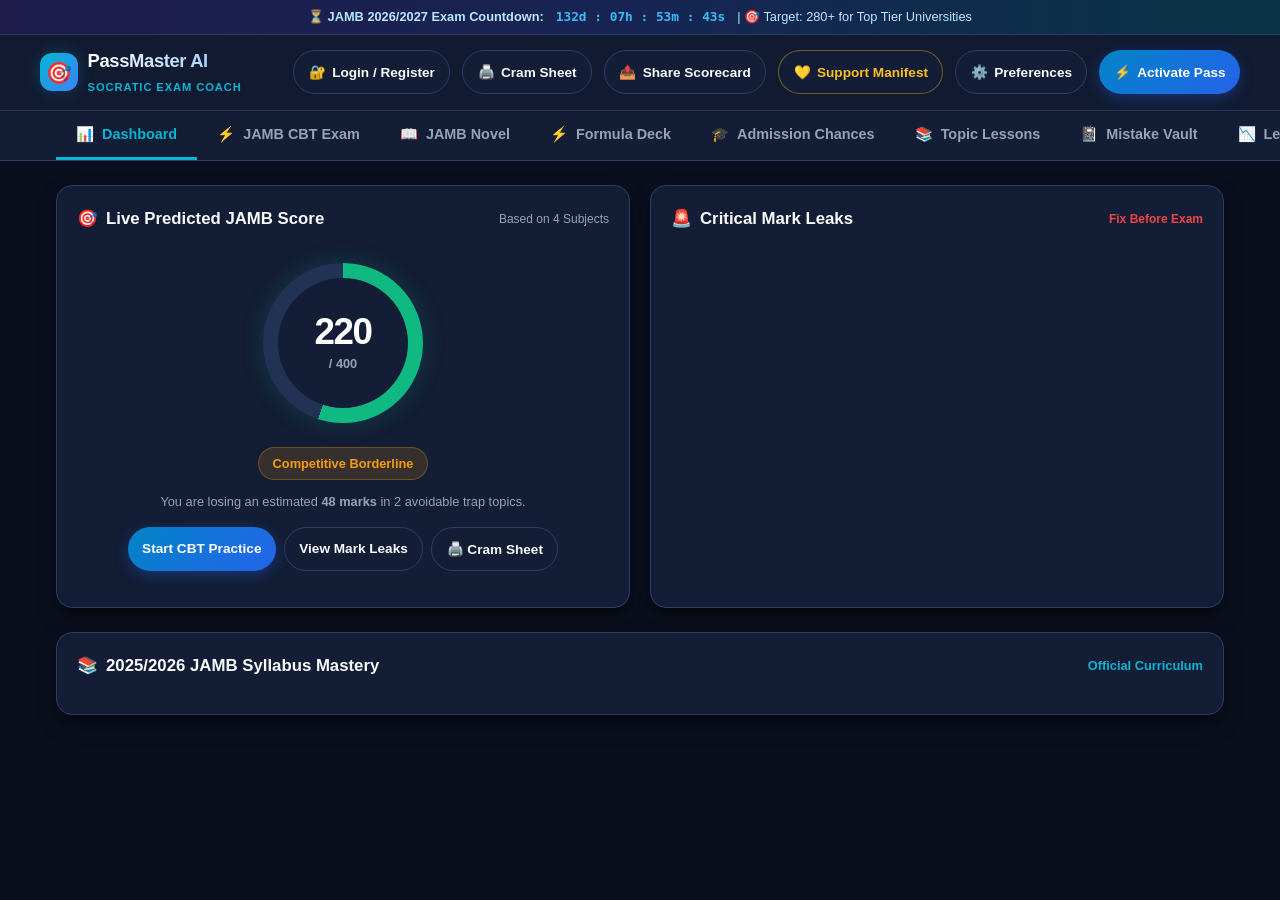
==== commit 7b79a5f4: "feat(ai-bank): upgrade Coach Kalu to Gemini-2.5-Pro reasoning, scale question bank to 800/subject (6" ====
--- a/templates/index.html
+++ b/templates/index.html
@@ -186,6 +186,9 @@
           <button class="btn-pill btn-primary" onclick="openCbtSetupModal()" title="Customize Drill, Topic or Mock">
             <span>⚙️</span> Drill / Mock Setup
           </button>
+          <button class="btn-pill" style="background: linear-gradient(135deg, rgba(239, 68, 68, 0.2), rgba(249, 115, 22, 0.2)); border: 1px solid rgba(239, 68, 68, 0.4); color: #f87171;" onclick="startWeaknessDrill()" title="Intensive Rapid Drill on your weakest syllabus topics">
+            <span>🎯</span> Weakness Drill
+          </button>
           <button class="btn-pill" onclick="startNewRandomExam()" title="Generate a brand new randomized exam paper">
             <span>🔀</span> New Random Exam
           </button>
@@ -239,6 +242,16 @@
             </div>
           </div>
 
+          <!-- JAMB 8-Key Shortcut System Notification -->
+          <div class="jamb-8keys-badge" id="jamb8KeysBadge" style="display: flex; align-items: center; gap: 0.5rem; font-size: 0.75rem; background: rgba(16, 185, 129, 0.1); border: 1px solid rgba(16, 185, 129, 0.25); padding: 0.35rem 0.65rem; border-radius: var(--radius-sm); margin-bottom: 0.6rem; flex-wrap: wrap;">
+            <span style="font-weight: 700; color: #34d399;">⌨️ JAMB 8-Keys Active:</span>
+            <span style="color: var(--text-muted);"><kbd style="background: #1f2937; border: 1px solid #374151; padding: 0.1rem 0.35rem; border-radius: 3px; font-family: monospace; color: #fff;">A</kbd> <kbd style="background: #1f2937; border: 1px solid #374151; padding: 0.1rem 0.35rem; border-radius: 3px; font-family: monospace; color: #fff;">B</kbd> <kbd style="background: #1f2937; border: 1px solid #374151; padding: 0.1rem 0.35rem; border-radius: 3px; font-family: monospace; color: #fff;">C</kbd> <kbd style="background: #1f2937; border: 1px solid #374151; padding: 0.1rem 0.35rem; border-radius: 3px; font-family: monospace; color: #fff;">D</kbd> Select</span>
+            <span style="color: var(--text-muted);"><kbd style="background: #1f2937; border: 1px solid #374151; padding: 0.1rem 0.35rem; border-radius: 3px; font-family: monospace; color: #fff;">P</kbd> Prev</span>
+            <span style="color: var(--text-muted);"><kbd style="background: #1f2937; border: 1px solid #374151; padding: 0.1rem 0.35rem; border-radius: 3px; font-family: monospace; color: #fff;">N</kbd> Next</span>
+            <span style="color: var(--text-muted);"><kbd style="background: #1f2937; border: 1px solid #374151; padding: 0.1rem 0.35rem; border-radius: 3px; font-family: monospace; color: #fff;">R</kbd> Flag</span>
+            <span style="color: var(--text-muted);"><kbd style="background: #1f2937; border: 1px solid #374151; padding: 0.1rem 0.35rem; border-radius: 3px; font-family: monospace; color: #fff;">S</kbd> Submit</span>
+          </div>
+
           <!-- CBT 4-Subject Quick Switcher Tabs (20 Questions each) -->
           <div class="cbt-subject-tabs" id="cbtSubjectTabsContainer">
             <!-- Dynamically populated subject tabs with progress counters -->
@@ -261,9 +274,9 @@
 
           <!-- Bottom Nav & Question Palette Toggle -->
           <div style="display: flex; justify-content: space-between; align-items: center; margin-top: 1rem;">
-            <button class="btn-pill" onclick="prevQuestion()">⬅️ Previous</button>
+            <button class="btn-pill" id="prevBtn" onclick="prevQuestion()">⬅️ Previous</button>
             <span style="font-size: 0.85rem; color: var(--text-muted);" id="qCounterDisplay">Question 1 of 12</span>
-            <button class="btn-pill btn-primary" onclick="nextQuestion()">Next ➡️</button>
+            <button class="btn-pill btn-primary" id="nextBtn" onclick="nextQuestion()">Next ➡️</button>
           </div>
 
           <!-- Official JAMB Numbered Question Palette (1 to N) -->
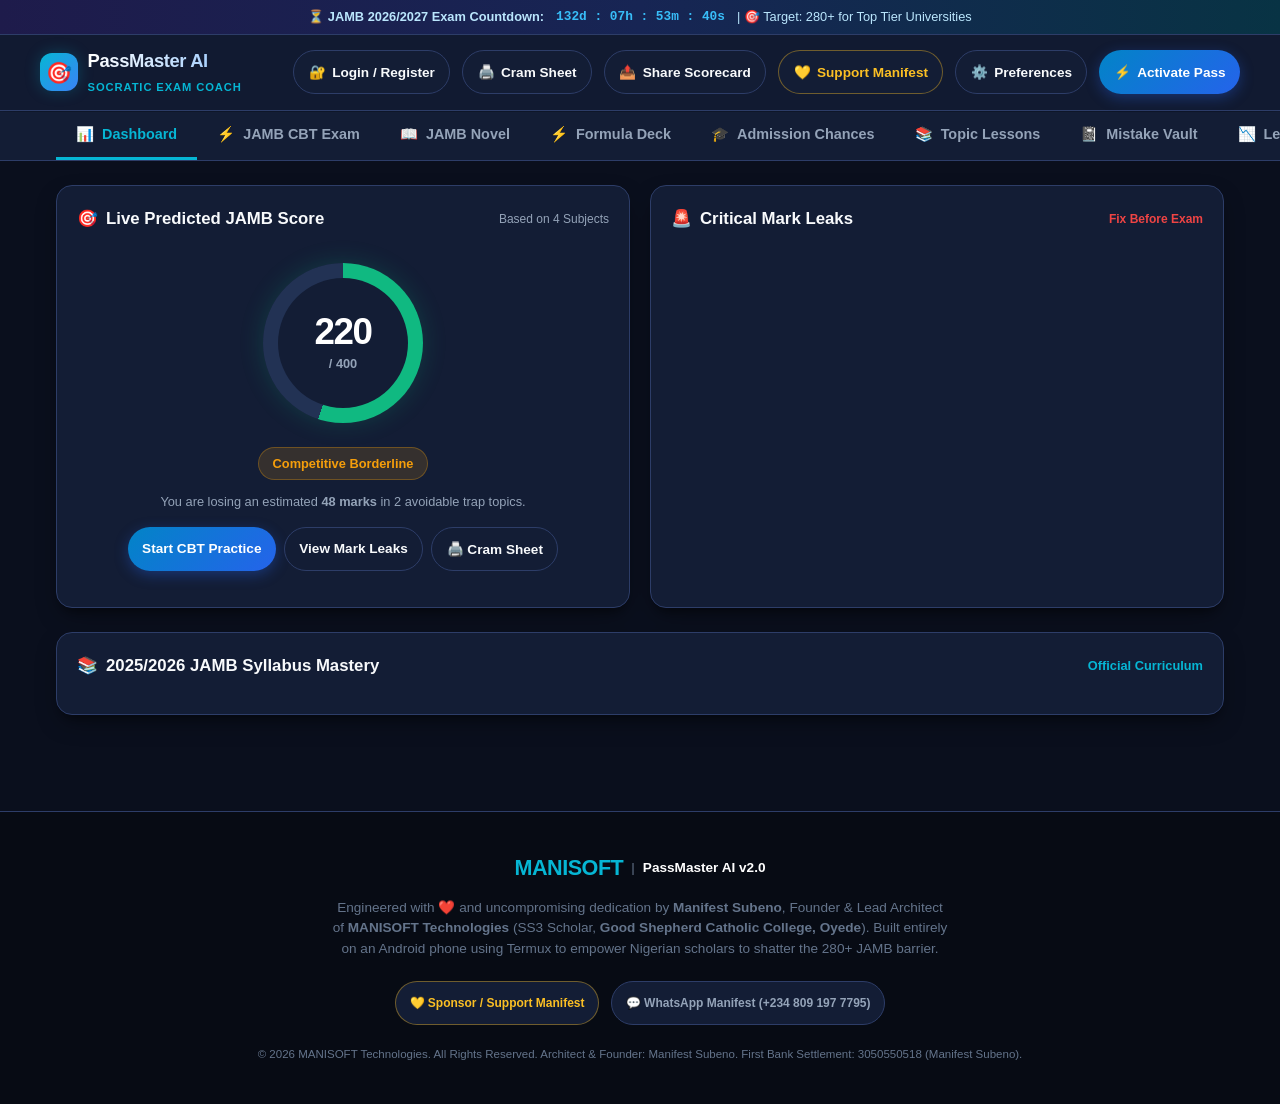
==== commit ac7b1f36: "feat(masterclass): expand to 48 video masterclasses with dual playback, syllabus vocabulary cards, c" ====
--- a/templates/index.html
+++ b/templates/index.html
@@ -1132,14 +1132,22 @@
   <!-- MODAL: Topic Masterclass Lesson Reader -->
   <div class="modal-overlay" id="lessonModal">
     <div class="modal-box" style="max-width: 820px; width: 95%; max-height: 88vh; display: flex; flex-direction: column;">
-      <div class="modal-header" style="flex-wrap: wrap; gap: 0.5rem;">
+      <div class="modal-header" style="flex-wrap: wrap; gap: 0.5rem; justify-content: space-between; align-items: center;">
         <div style="display: flex; align-items: center; gap: 0.5rem; flex-wrap: wrap;">
           <span class="subject-badge" id="lessonSubjectBadge">Physics</span>
           <span style="font-size: 0.8rem; color: var(--accent-cyan); font-weight: 700;" id="lessonTopicBadge">Gas Laws & Thermodynamics</span>
           <span style="font-size: 0.72rem; background: rgba(16, 185, 129, 0.15); color: #34d399; padding: 0.15rem 0.5rem; border-radius: 4px; font-weight: 600;" id="lessonCategoryBadge">Core Syllabus Masterclass</span>
           <span style="font-size: 0.72rem; background: rgba(251, 191, 36, 0.15); color: #fbbf24; padding: 0.15rem 0.5rem; border-radius: 4px; font-weight: 600;" id="lessonWeightBadge">25% Weight</span>
         </div>
-        <button class="modal-close" onclick="closeModal('lessonModal')">&times;</button>
+        <div style="display: flex; align-items: center; gap: 0.4rem;">
+          <button class="btn-pill" style="font-size: 0.75rem; padding: 0.25rem 0.65rem; background: linear-gradient(135deg, rgba(56, 189, 248, 0.2), rgba(59, 130, 246, 0.2)); border: 1px solid rgba(56, 189, 248, 0.4); color: #38bdf8;" onclick="switchLessonModalTab('visual')">
+            <span>🎬</span> Watch Video Masterclass
+          </button>
+          <button class="btn-pill" style="font-size: 0.75rem; padding: 0.25rem 0.6rem;" onclick="printTopicMasterclassCheatSheet()" title="Print or save 1-page revision sheet">
+            <span>🖨️</span> Cheat Sheet
+          </button>
+          <button class="modal-close" onclick="closeModal('lessonModal')">&times;</button>
+        </div>
       </div>
 
       <!-- Navigation Tabs inside Masterclass Reader -->
@@ -1178,6 +1186,17 @@
             <div style="font-size: 1rem; font-weight: 700; color: #ffffff; margin-top: 0.25rem; font-family: monospace;" id="lessonKeyRule">P1V1/T1 = P2V2/T2</div>
           </div>
 
+          <!-- Key Syllabus Terminology & Definitions Box -->
+          <div id="lessonKeyTermsBox" style="background: rgba(15, 23, 42, 0.6); border: 1px solid rgba(56, 189, 248, 0.25); padding: 0.95rem; border-radius: var(--radius-md);">
+            <div style="display: flex; align-items: center; justify-content: space-between; margin-bottom: 0.6rem; flex-wrap: wrap; gap: 0.35rem;">
+              <span style="font-size: 0.8rem; color: var(--accent-cyan); font-weight: 800; text-transform: uppercase;">📚 Key Syllabus Terminology & Essential Definitions</span>
+              <span style="font-size: 0.72rem; color: #94a3b8;">High-Yield Vocabulary for Direct Exam Questions</span>
+            </div>
+            <div id="lessonKeyTermsContainer" style="display: grid; grid-template-columns: repeat(auto-fit, minmax(260px, 1fr)); gap: 0.6rem;">
+              <!-- Dynamically populated key terms -->
+            </div>
+          </div>
+
           <!-- Examiner Deep Dive -->
           <div>
             <div style="font-size: 0.8rem; color: var(--text-dim); font-weight: 800; text-transform: uppercase; margin-bottom: 0.35rem;">Examiner Deep Dive & Core Syllabus Breakdown</div>
@@ -1229,9 +1248,27 @@
 
           <!-- Video Lecture Theater Box -->
           <div class="video-player-container">
-            <div class="video-screen-mock">
+            <!-- Video Screen Header & Mode Toggle -->
+            <div style="padding: 0.75rem 1rem; background: #070b14; border-bottom: 1px solid var(--border-subtle); display: flex; justify-content: space-between; align-items: center; flex-wrap: wrap; gap: 0.5rem;">
+              <div style="display: flex; align-items: center; gap: 0.5rem; flex-wrap: wrap;">
+                <span style="font-size: 0.78rem; font-weight: 800; color: #38bdf8; text-transform: uppercase;" id="lessonVideoBadge">🎬 JAMB Topic Video Masterclass</span>
+                <span class="status-badge status-confirmed" id="lessonVideoDurationBadge">HD Video Lecture</span>
+              </div>
+              <div style="display: flex; gap: 0.35rem; align-items: center;">
+                <button class="video-mode-btn active" id="btnModeRealVideo" onclick="setVideoPlaybackMode('real')">📺 Video Lecture (HD)</button>
+                <button class="video-mode-btn" id="btnModeSimulated" onclick="setVideoPlaybackMode('simulated')">🎙️ AI Audio Walkthrough</button>
+              </div>
+            </div>
+
+            <!-- Real High-Definition YouTube Embed Player -->
+            <div id="lessonRealVideoWrapper" style="position: relative; width: 100%; aspect-ratio: 16 / 9; max-height: 420px; background: #000; overflow: hidden;">
+              <iframe id="lessonRealVideoIframe" src="" frameborder="0" allow="accelerometer; autoplay; clipboard-write; encrypted-media; gyroscope; picture-in-picture; web-share" allowfullscreen style="width: 100%; height: 100%; border: none;"></iframe>
+            </div>
+
+            <!-- Simulated Coach Kalu Audio Walkthrough Player (Alternative Mode) -->
+            <div class="video-screen-mock" id="lessonAudioMockWrapper" style="display: none;">
               <div class="video-screen-top">
-                <span style="font-size: 0.75rem; font-weight: 700; background: rgba(0,0,0,0.65); padding: 0.25rem 0.65rem; border-radius: 4px; color: #38bdf8; border: 1px solid rgba(56,189,248,0.3);" id="lessonVideoBadge">🎬 JAMB Topic Video Masterclass</span>
+                <span style="font-size: 0.75rem; font-weight: 700; background: rgba(0,0,0,0.65); padding: 0.25rem 0.65rem; border-radius: 4px; color: #38bdf8; border: 1px solid rgba(56,189,248,0.3);">🎙️ Coach Kalu Socratic Lecture</span>
                 <span style="font-size: 0.72rem; color: #cbd5e1; background: rgba(15,23,42,0.7); padding: 0.2rem 0.5rem; border-radius: 4px;" id="lessonVideoLecturer">PassMaster Socratic Fellow</span>
               </div>
               
@@ -1276,6 +1313,30 @@
                 <!-- Dynamically populated chapter pills -->
               </div>
             </div>
+
+            <!-- Video Details Card & Key Takeaways -->
+            <div id="lessonVideoDetailsCard" style="padding: 1rem; background: #0b111e; border-top: 1px solid var(--border-subtle);">
+              <div style="display: flex; justify-content: space-between; align-items: flex-start; gap: 0.75rem; flex-wrap: wrap;">
+                <div>
+                  <h4 id="lessonVideoDetailTitle" style="font-size: 0.98rem; font-weight: 800; color: #ffffff; margin: 0 0 0.35rem 0;">Video Title</h4>
+                  <div style="font-size: 0.78rem; color: var(--accent-cyan);" id="lessonVideoDetailLecturer">Instructor: Coach Kalu & Fellows</div>
+                </div>
+                <div style="display: flex; gap: 0.5rem; flex-wrap: wrap;">
+                  <a id="lessonVideoExternalLink" href="#" target="_blank" rel="noopener noreferrer" class="btn-pill" style="font-size: 0.75rem; padding: 0.35rem 0.75rem; text-decoration: none; display: inline-flex; align-items: center; gap: 0.3rem;">
+                    <span>↗️</span> Open on YouTube
+                  </a>
+                  <button class="btn-pill btn-primary" onclick="askCoachKaluAboutLesson()" style="font-size: 0.75rem; padding: 0.35rem 0.75rem;">
+                    <span>🤖</span> Ask Coach Kalu
+                  </button>
+                </div>
+              </div>
+              <p id="lessonVideoDetailSummary" style="font-size: 0.84rem; color: #cbd5e1; line-height: 1.55; margin: 0.6rem 0;"></p>
+              <div style="margin-top: 0.6rem;">
+                <div style="font-size: 0.76rem; font-weight: 800; color: #34d399; text-transform: uppercase; margin-bottom: 0.3rem;">🎯 Key Takeaways from this Lecture:</div>
+                <ul id="lessonVideoTakeawaysList" style="margin: 0; padding-left: 1.25rem; font-size: 0.82rem; color: #e2e8f0; line-height: 1.6;">
+                </ul>
+              </div>
+            </div>
           </div>
         </div>
 
@@ -1323,13 +1384,15 @@
 
       <div style="padding-top: 1rem; border-top: 1px solid var(--border-subtle); display: flex; gap: 0.75rem; justify-content: space-between; align-items: center; margin-top: 0.5rem; flex-wrap: wrap;">
         <button class="btn-pill" onclick="closeModal('lessonModal')">✕ Close Masterclass</button>
-        <div style="display: flex; gap: 0.5rem;">
+        <div style="display: flex; gap: 0.5rem; flex-wrap: wrap;">
+          <button class="btn-pill" onclick="printTopicMasterclassCheatSheet()">🖨️ Print Cheat Sheet</button>
           <button class="btn-pill btn-primary" id="lessonPracticeBtn" onclick="practiceCurrentTopicQuestions()">
-            ⚡ Practice Questions on This Topic
+            ⚡ Practice 5 Questions
           </button>
         </div>
       </div>
     </div>
+  </div>
   <!-- MODAL: 1-Page Printable JAMB Diagnostic Cram Sheet -->
   <div class="modal-overlay" id="cramSheetModal">
     <div class="modal-box" style="max-width: 720px; width: 95%; max-height: 90vh; display: flex; flex-direction: column;">
--- a/static/css/styles.css
+++ b/static/css/styles.css
@@ -1264,6 +1264,28 @@
   border-color: var(--accent-cyan);
 }
 
+.video-mode-btn {
+  background: rgba(255, 255, 255, 0.06);
+  color: var(--text-muted);
+  border: 1px solid var(--border-subtle);
+  border-radius: var(--radius-sm);
+  padding: 0.3rem 0.65rem;
+  font-size: 0.75rem;
+  cursor: pointer;
+  font-weight: 600;
+  transition: all 0.2s ease;
+}
+.video-mode-btn:hover {
+  background: rgba(56, 189, 248, 0.15);
+  color: #ffffff;
+}
+.video-mode-btn.active {
+  background: var(--accent-cyan);
+  color: #030712;
+  border-color: var(--accent-cyan);
+  font-weight: 700;
+}
+
 .video-chapters-container {
   padding: 0.85rem 1rem;
   background: #090e18;
@@ -1332,6 +1354,30 @@
   width: 10px;
   height: 10px;
   border-radius: 50%;
+}
+
+/* Key Terms & Vocabulary Cards */
+.key-term-card {
+  background: rgba(15, 23, 42, 0.7);
+  border: 1px solid rgba(56, 189, 248, 0.2);
+  border-radius: var(--radius-sm);
+  padding: 0.65rem 0.85rem;
+  transition: transform 0.15s ease, border-color 0.15s ease;
+}
+.key-term-card:hover {
+  border-color: var(--accent-cyan);
+  transform: translateY(-1px);
+}
+.key-term-title {
+  font-size: 0.82rem;
+  font-weight: 700;
+  color: var(--accent-cyan);
+  margin-bottom: 0.2rem;
+}
+.key-term-def {
+  font-size: 0.78rem;
+  color: #cbd5e1;
+  line-height: 1.45;
 }
 
 /* Worked Examples Card */
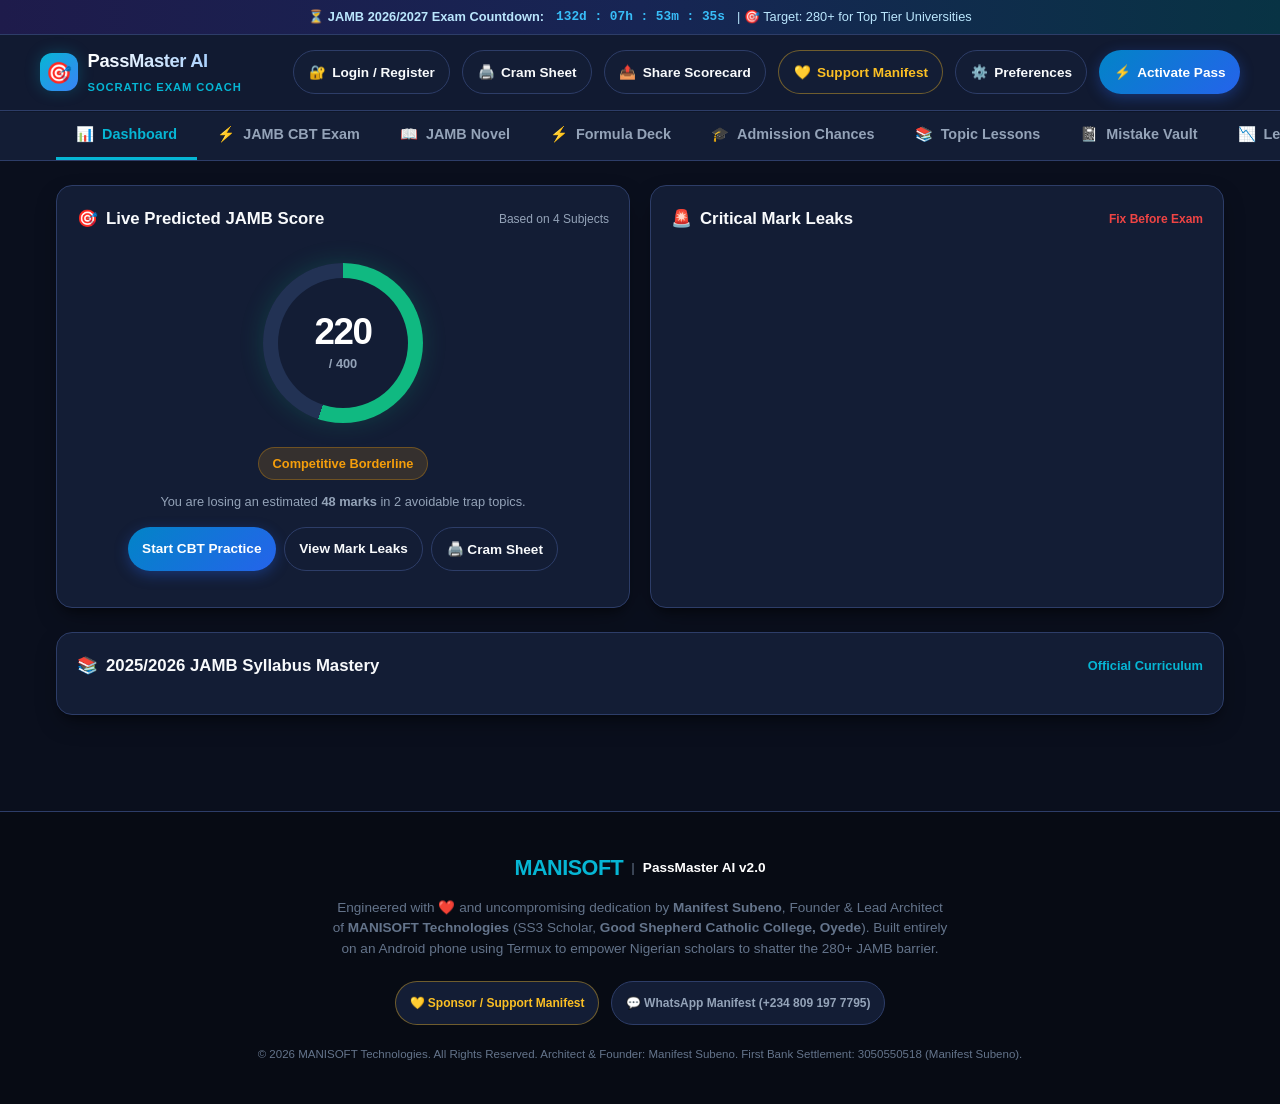
==== commit a2cbe33c: "feat(video-lessons): add 3-module specialized learning tracks, in-video retention pop-quizzes, times" ====
--- a/templates/index.html
+++ b/templates/index.html
@@ -1247,16 +1247,35 @@
           </div>
 
           <!-- Video Lecture Theater Box -->
-          <div class="video-player-container">
+          <div class="video-player-container" id="mainVideoPlayerContainer">
+            <!-- Multi-Module Video Track Selector -->
+            <div class="video-module-tabs" id="videoModuleTabs">
+              <button class="video-module-btn active" id="btnMod0" onclick="switchVideoModule(0)">
+                <span class="mod-num">M1</span>
+                <span class="mod-text">Core Theory & Axioms</span>
+              </button>
+              <button class="video-module-btn" id="btnMod1" onclick="switchVideoModule(1)">
+                <span class="mod-num">M2</span>
+                <span class="mod-text">Authentic Past Qs Solved</span>
+              </button>
+              <button class="video-module-btn" id="btnMod2" onclick="switchVideoModule(2)">
+                <span class="mod-num">M3</span>
+                <span class="mod-text">Traps & 45s Speed Hacks</span>
+              </button>
+            </div>
+
             <!-- Video Screen Header & Mode Toggle -->
             <div style="padding: 0.75rem 1rem; background: #070b14; border-bottom: 1px solid var(--border-subtle); display: flex; justify-content: space-between; align-items: center; flex-wrap: wrap; gap: 0.5rem;">
               <div style="display: flex; align-items: center; gap: 0.5rem; flex-wrap: wrap;">
                 <span style="font-size: 0.78rem; font-weight: 800; color: #38bdf8; text-transform: uppercase;" id="lessonVideoBadge">🎬 JAMB Topic Video Masterclass</span>
                 <span class="status-badge status-confirmed" id="lessonVideoDurationBadge">HD Video Lecture</span>
-              </div>
-              <div style="display: flex; gap: 0.35rem; align-items: center;">
-                <button class="video-mode-btn active" id="btnModeRealVideo" onclick="setVideoPlaybackMode('real')">📺 Video Lecture (HD)</button>
-                <button class="video-mode-btn" id="btnModeSimulated" onclick="setVideoPlaybackMode('simulated')">🎙️ AI Audio Walkthrough</button>
+                <span id="lessonVideoMasteredBadge" class="status-badge" style="display: none; background: rgba(16, 185, 129, 0.2); color: #34d399; border: 1px solid rgba(16, 185, 129, 0.4);">✅ Mastered</span>
+              </div>
+              <div style="display: flex; gap: 0.35rem; align-items: center; flex-wrap: wrap;">
+                <button class="video-mode-btn active" id="btnModeRealVideo" onclick="setVideoPlaybackMode('real')">📺 Video (HD)</button>
+                <button class="video-mode-btn" id="btnModeSimulated" onclick="setVideoPlaybackMode('simulated')">🎙️ AI Audio</button>
+                <button class="video-mode-btn" id="btnTogglePip" onclick="toggleVideoFloatingPlayer()" title="Picture-in-Picture floating mini-player">📌 Float</button>
+                <button class="video-mode-btn" id="btnToggleMastered" onclick="toggleVideoMastered()" title="Mark lesson video as mastered">✅ Mark Mastered</button>
               </div>
             </div>
 
@@ -1304,13 +1323,42 @@
               </div>
             </div>
 
+            <!-- In-Video Retention Pop-Quiz Card (Collapsible) -->
+            <div id="lessonVideoRetentionBox" style="display: none; padding: 1rem; background: #0c1424; border-top: 1px solid rgba(56, 189, 248, 0.3); border-bottom: 1px solid var(--border-subtle);">
+              <div style="display: flex; justify-content: space-between; align-items: center; margin-bottom: 0.6rem; flex-wrap: wrap; gap: 0.5rem;">
+                <div style="display: flex; align-items: center; gap: 0.4rem;">
+                  <span style="font-size: 0.82rem; font-weight: 800; color: #fbbf24; text-transform: uppercase;">⚡ In-Video Retention Check (3 Questions)</span>
+                  <span id="retentionScoreBadge" style="font-size: 0.72rem; color: #a7f3d0; background: rgba(16, 185, 129, 0.15); padding: 0.1rem 0.4rem; border-radius: 4px;">0 / 3 Correct</span>
+                </div>
+                <button class="btn-pill" style="font-size: 0.72rem; padding: 0.2rem 0.5rem;" onclick="toggleRetentionBox(false)">✕ Close Check</button>
+              </div>
+              <div id="lessonVideoRetentionContainer" style="display: flex; flex-direction: column; gap: 0.75rem;">
+                <!-- Populated dynamically -->
+              </div>
+            </div>
+
             <!-- Chapter Bookmarks -->
             <div class="video-chapters-container">
-              <div style="font-size: 0.75rem; font-weight: 800; color: var(--text-dim); text-transform: uppercase; margin-bottom: 0.5rem;">
-                🔖 Interactive Chapter Bookmarks (Click to jump):
+              <div style="display: flex; justify-content: space-between; align-items: center; margin-bottom: 0.5rem; flex-wrap: wrap; gap: 0.4rem;">
+                <div style="font-size: 0.75rem; font-weight: 800; color: var(--text-dim); text-transform: uppercase;">
+                  🔖 Interactive Chapter Bookmarks (Click to jump):
+                </div>
+                <button class="btn-pill" style="font-size: 0.72rem; padding: 0.2rem 0.55rem; color: #fbbf24; border-color: rgba(251, 191, 36, 0.4); background: rgba(251, 191, 36, 0.1);" onclick="toggleRetentionBox(true)">
+                  ⚡ Test Video Retention
+                </button>
               </div>
               <div id="lessonVideoChaptersList">
                 <!-- Dynamically populated chapter pills -->
+              </div>
+            </div>
+
+            <!-- Synchronized Timestamped Notes Panel -->
+            <div id="lessonVideoSyncedNotesCard" style="padding: 0.85rem 1rem; background: #070c16; border-top: 1px solid var(--border-subtle);">
+              <div style="font-size: 0.76rem; font-weight: 800; color: #38bdf8; text-transform: uppercase; margin-bottom: 0.5rem;">
+                📝 Synchronized Lecture Notes & Timestamped Cheat Points:
+              </div>
+              <div id="lessonVideoSyncedNotesList" style="display: grid; grid-template-columns: repeat(auto-fit, minmax(260px, 1fr)); gap: 0.5rem;">
+                <!-- Dynamically populated synced notes -->
               </div>
             </div>
 
--- a/static/css/styles.css
+++ b/static/css/styles.css
@@ -1317,6 +1317,148 @@
   font-weight: 700;
 }
 
+/* Video Module Tabs */
+.video-module-tabs {
+  display: flex;
+  background: #040810;
+  border-bottom: 1px solid var(--border-subtle);
+  overflow-x: auto;
+  gap: 0.35rem;
+  padding: 0.5rem 0.75rem;
+}
+.video-module-btn {
+  display: flex;
+  align-items: center;
+  gap: 0.45rem;
+  padding: 0.45rem 0.8rem;
+  background: rgba(255, 255, 255, 0.04);
+  border: 1px solid var(--border-subtle);
+  border-radius: var(--radius-sm);
+  color: var(--text-muted);
+  font-size: 0.78rem;
+  cursor: pointer;
+  white-space: nowrap;
+  transition: all 0.2s ease;
+}
+.video-module-btn .mod-num {
+  font-weight: 800;
+  font-size: 0.7rem;
+  padding: 0.1rem 0.35rem;
+  border-radius: 3px;
+  background: rgba(255, 255, 255, 0.1);
+  color: #ffffff;
+}
+.video-module-btn:hover {
+  background: rgba(56, 189, 248, 0.1);
+  color: #ffffff;
+}
+.video-module-btn.active {
+  background: rgba(56, 189, 248, 0.18);
+  border-color: var(--accent-cyan);
+  color: var(--accent-cyan);
+  font-weight: 700;
+}
+.video-module-btn.active .mod-num {
+  background: var(--accent-cyan);
+  color: #030712;
+}
+
+/* Synchronized Note Cards */
+.synced-note-card {
+  background: rgba(15, 23, 42, 0.7);
+  border: 1px solid rgba(56, 189, 248, 0.2);
+  border-radius: var(--radius-sm);
+  padding: 0.6rem 0.8rem;
+  font-size: 0.78rem;
+  cursor: pointer;
+  transition: all 0.2s ease;
+}
+.synced-note-card:hover {
+  border-color: var(--accent-cyan);
+  background: rgba(15, 23, 42, 0.95);
+  transform: translateY(-1px);
+}
+.synced-note-header {
+  display: flex;
+  justify-content: space-between;
+  align-items: center;
+  margin-bottom: 0.3rem;
+}
+.synced-note-time {
+  font-family: monospace;
+  font-size: 0.72rem;
+  color: var(--accent-cyan);
+  background: rgba(56, 189, 248, 0.12);
+  padding: 0.1rem 0.45rem;
+  border-radius: 3px;
+  font-weight: 700;
+}
+.synced-note-title {
+  font-weight: 700;
+  color: #ffffff;
+  font-size: 0.8rem;
+}
+.synced-note-content {
+  color: #cbd5e1;
+  font-size: 0.75rem;
+  line-height: 1.45;
+}
+
+/* In-Video Retention Pop-Quiz */
+.retention-q-card {
+  background: rgba(15, 23, 42, 0.85);
+  border: 1px solid rgba(251, 191, 36, 0.3);
+  border-radius: var(--radius-sm);
+  padding: 0.75rem;
+}
+.retention-option-btn {
+  display: block;
+  width: 100%;
+  text-align: left;
+  background: rgba(255, 255, 255, 0.04);
+  border: 1px solid var(--border-subtle);
+  border-radius: var(--radius-sm);
+  color: #e2e8f0;
+  padding: 0.45rem 0.7rem;
+  font-size: 0.78rem;
+  margin-top: 0.35rem;
+  cursor: pointer;
+  transition: all 0.15s ease;
+}
+.retention-option-btn:hover {
+  background: rgba(56, 189, 248, 0.15);
+  border-color: var(--accent-cyan);
+}
+.retention-option-btn.correct {
+  background: rgba(16, 185, 129, 0.25) !important;
+  border-color: #10b981 !important;
+  color: #34d399 !important;
+  font-weight: 700;
+}
+.retention-option-btn.incorrect {
+  background: rgba(239, 68, 68, 0.25) !important;
+  border-color: #ef4444 !important;
+  color: #f87171 !important;
+}
+
+/* Floating Mini-Player (Picture-in-Picture Mode) */
+.video-player-container.floating-pip {
+  position: fixed;
+  bottom: 20px;
+  right: 20px;
+  width: 400px;
+  max-width: 92vw;
+  z-index: 9999;
+  box-shadow: 0 12px 40px rgba(0, 0, 0, 0.85), 0 0 0 2px rgba(56, 189, 248, 0.5);
+  border-radius: var(--radius-md);
+  overflow: hidden;
+  animation: floatIn 0.25s ease-out;
+}
+@keyframes floatIn {
+  from { transform: translateY(30px); opacity: 0; }
+  to { transform: translateY(0); opacity: 1; }
+}
+
 /* Visual Diagram Card */
 .lesson-diagram-card {
   background: #080d1a;
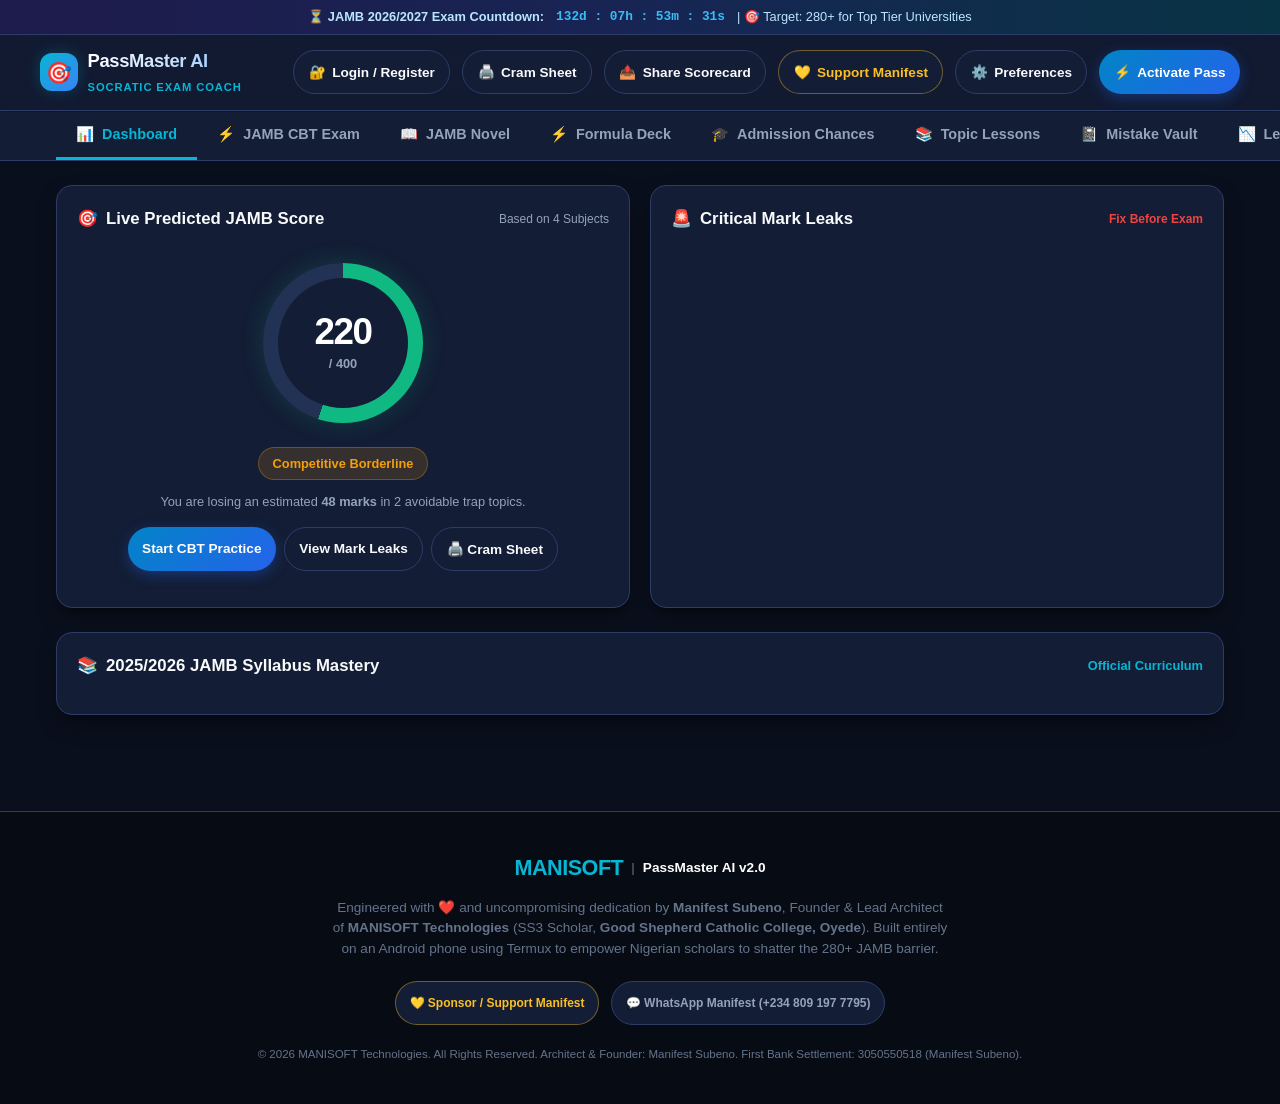
==== commit 41c0ca84: "feat(mobile): implement automatic phone detection and responsive mobile ergonomics" ====
--- a/templates/index.html
+++ b/templates/index.html
@@ -2,7 +2,7 @@
 <html lang="en">
 <head>
   <meta charset="UTF-8">
-  <meta name="viewport" content="width=device-width, initial-scale=1.0, maximum-scale=1.0, user-scalable=no">
+  <meta name="viewport" content="width=device-width, initial-scale=1.0, maximum-scale=5.0, viewport-fit=cover">
   <title>PassMaster AI — Socratic JAMB & WAEC Exam Coach</title>
   <meta name="description" content="Stop memorizing past questions. Master concepts, identify leaky topics, and hit 280+ in JAMB with Socratic AI coaching.">
   <link rel="manifest" href="/manifest.json">
@@ -60,6 +60,10 @@
         <button class="btn-pill btn-primary" onclick="openPaymentModal('monthly')">
           <span>⚡</span>
           <span>Activate Pass</span>
+        </button>
+
+        <button class="btn-pill mobile-menu-trigger" onclick="toggleMobileMoreSheet()" title="Open Menu" aria-label="Open Mobile Navigation">
+          <span>☰</span>
         </button>
       </div>
     </div>
@@ -182,7 +186,7 @@
           <button class="filter-pill" onclick="filterBySubject('Literature in English', this)">🎭 Literature</button>
         </div>
 
-        <div style="display: flex; gap: 0.5rem; flex-wrap: wrap;">
+        <div class="cbt-tools-ribbon" style="display: flex; gap: 0.5rem; flex-wrap: wrap;">
           <button class="btn-pill btn-primary" onclick="openCbtSetupModal()" title="Customize Drill, Topic or Mock">
             <span>⚙️</span> Drill / Mock Setup
           </button>
@@ -280,14 +284,30 @@
           </div>
 
           <!-- Official JAMB Numbered Question Palette (1 to N) -->
-          <div style="margin-top: 1.25rem; border-top: 1px solid var(--border-subtle); padding-top: 0.75rem;">
-            <div style="display: flex; justify-content: space-between; align-items: center;">
-              <span style="font-size: 0.75rem; color: var(--text-dim); text-transform: uppercase; font-weight: 700;">Question Navigator Grid:</span>
-              <span style="font-size: 0.7rem; color: var(--text-dim);">🟢 Answered | 🚩 Flagged | 🔵 Current</span>
+          <div class="palette-collapse-container" style="margin-top: 1.25rem; border-top: 1px solid var(--border-subtle); padding-top: 0.75rem;">
+            <div class="palette-header-row" style="display: flex; justify-content: space-between; align-items: center; cursor: pointer;" onclick="togglePaletteCollapse()">
+              <div style="display: flex; align-items: center; gap: 0.5rem;">
+                <span style="font-size: 0.78rem; color: var(--text-dim); text-transform: uppercase; font-weight: 700;">Question Navigator Grid:</span>
+                <span id="paletteAnsweredCountBadge" style="font-size: 0.7rem; background: rgba(16, 185, 129, 0.15); color: var(--accent-emerald); padding: 0.1rem 0.45rem; border-radius: 999px; font-weight: 700;">0 Answered</span>
+              </div>
+              <div style="display: flex; align-items: center; gap: 0.4rem;">
+                <span class="hide-mobile" style="font-size: 0.7rem; color: var(--text-dim);">🟢 Answered | 🚩 Flagged | 🔵 Current</span>
+                <span id="paletteCollapseArrow" class="show-mobile" style="font-size: 0.85rem; color: var(--text-muted);">▾</span>
+              </div>
             </div>
             <div class="palette-grid" id="questionPaletteGrid">
               <!-- Dynamically populated buttons -->
             </div>
+          </div>
+
+          <!-- Sticky Mobile CBT Bottom Navigation Bar -->
+          <div class="mobile-cbt-bottom-bar" id="mobileCbtBottomBar">
+            <button class="btn-pill" id="mobilePrevBtn" onclick="prevQuestion()">⬅️ Prev</button>
+            <button class="btn-pill" id="mobileFlagBtn" onclick="toggleFlagCurrentQuestion()">🚩 Flag</button>
+            <button class="btn-pill btn-coach-peek" id="mobileCoachPeekBtn" onclick="toggleCoachMobileDrawer()">
+              <span>🧠</span> Coach <span class="coach-dot-pulse" id="coachDotPulse" style="display: none;"></span>
+            </button>
+            <button class="btn-pill btn-primary" id="mobileNextBtn" onclick="nextQuestion()">Next ➡️</button>
           </div>
         </div>
 
@@ -859,8 +879,8 @@
       <!-- Login Form -->
       <form id="loginForm" onsubmit="handleLogin(event)">
         <div class="form-group">
-          <label class="form-label">Email Address or Phone Number</label>
-          <input type="text" id="loginIdentifier" class="form-input" placeholder="e.g. tobi585olive@gmail.com or 08012345678" required>
+          <label class="form-label">Email Address, Phone, or Username</label>
+          <input type="text" id="loginIdentifier" class="form-input" placeholder="tobiolive5850 or tobi585olive@gmail.com" required>
         </div>
         <div class="form-group">
           <label class="form-label">Password</label>
@@ -875,8 +895,8 @@
       <!-- Register Form -->
       <form id="registerForm" style="display: none;" onsubmit="handleRegister(event)">
         <div class="form-group">
-          <label class="form-label">Full Name</label>
-          <input type="text" id="regName" class="form-input" placeholder="e.g. Tobi Olive" required>
+          <label class="form-label">Full Name (Surname Firstname)</label>
+          <input type="text" id="regName" class="form-input" placeholder="Surname Firstname (e.g. Tobi Olive)" required>
         </div>
         <div class="form-row">
           <div class="form-group">
@@ -885,7 +905,7 @@
           </div>
           <div class="form-group">
             <label class="form-label">Phone</label>
-            <input type="tel" id="regPhone" class="form-input" placeholder="08012345678" required>
+            <input type="tel" id="regPhone" class="form-input" placeholder="08091977795" required>
           </div>
         </div>
         <div class="form-group">
@@ -1769,6 +1789,123 @@
     </div>
   </footer>
 
+  <!-- Mobile Bottom Dock (Smartphones & Handhelds) -->
+  <nav class="mobile-bottom-dock" id="mobileBottomDock" aria-label="Mobile Navigation">
+    <button class="mobile-dock-btn active" data-view="dashboard" onclick="switchView('dashboard')">
+      <span class="dock-icon">📊</span>
+      <span class="dock-label">Home</span>
+    </button>
+    <button class="mobile-dock-btn" data-view="cbt" onclick="switchView('cbt')">
+      <span class="dock-icon">⚡</span>
+      <span class="dock-label">CBT Exam</span>
+    </button>
+    <button class="mobile-dock-btn" data-view="novel" onclick="switchView('novel')">
+      <span class="dock-icon">📖</span>
+      <span class="dock-label">Novel</span>
+    </button>
+    <button class="mobile-dock-btn" data-view="vault" onclick="switchView('vault')">
+      <span class="dock-icon">📓</span>
+      <span class="dock-label">Mistakes</span>
+    </button>
+    <button class="mobile-dock-btn" id="btnMobileMore" onclick="toggleMobileMoreSheet()">
+      <span class="dock-icon">☰</span>
+      <span class="dock-label">More</span>
+    </button>
+  </nav>
+
+  <!-- Mobile Slide-Up Quick Features Sheet -->
+  <div class="mobile-sheet-overlay" id="mobileMoreSheet" onclick="if(event.target===this) toggleMobileMoreSheet()">
+    <div class="mobile-sheet-card">
+      <div class="sheet-drag-handle"></div>
+      <div class="sheet-header" style="display: flex; justify-content: space-between; align-items: center; padding-bottom: 8px; border-bottom: 1px solid rgba(255,255,255,0.1);">
+        <div style="display: flex; align-items: center; gap: 0.5rem;">
+          <span style="font-size: 1.25rem;">🎯</span>
+          <strong style="font-size: 1rem; color: #fff;">PassMaster AI Menu</strong>
+        </div>
+        <button class="modal-close" style="font-size: 1.4rem; padding: 0 4px; background: none; border: none; color: var(--text-muted); cursor: pointer;" onclick="toggleMobileMoreSheet()">&times;</button>
+      </div>
+
+      <div class="sheet-grid">
+        <button class="sheet-item" onclick="switchView('formulas'); toggleMobileMoreSheet();">
+          <span class="sheet-icon">⚡</span>
+          <span class="sheet-label">Formula Deck</span>
+        </button>
+        <button class="sheet-item" onclick="switchView('aggregate'); toggleMobileMoreSheet();">
+          <span class="sheet-icon">🎓</span>
+          <span class="sheet-label">Admissions</span>
+        </button>
+        <button class="sheet-item" onclick="switchView('lessons'); toggleMobileMoreSheet();">
+          <span class="sheet-icon">📚</span>
+          <span class="sheet-label">Topic Lessons</span>
+        </button>
+        <button class="sheet-item" onclick="switchView('leaks'); toggleMobileMoreSheet();">
+          <span class="sheet-icon">📉</span>
+          <span class="sheet-label">Mark Leaks</span>
+        </button>
+        <button class="sheet-item" onclick="switchView('leaderboard'); toggleMobileMoreSheet();">
+          <span class="sheet-icon">🏆</span>
+          <span class="sheet-label">Leaderboard</span>
+        </button>
+        <button class="sheet-item" onclick="switchView('parent'); toggleMobileMoreSheet();">
+          <span class="sheet-icon">👨‍👩‍👧</span>
+          <span class="sheet-label">Parent Portal</span>
+        </button>
+        <button class="sheet-item" onclick="switchView('whatsapp'); toggleMobileMoreSheet();">
+          <span class="sheet-icon">💬</span>
+          <span class="sheet-label">WhatsApp Bot</span>
+        </button>
+        <button class="sheet-item" onclick="switchView('pricing'); toggleMobileMoreSheet();">
+          <span class="sheet-icon">💳</span>
+          <span class="sheet-label">Passes & Plans</span>
+        </button>
+        <button class="sheet-item" onclick="openCramSheetModal(); toggleMobileMoreSheet();">
+          <span class="sheet-icon">🖨️</span>
+          <span class="sheet-label">Cram Sheet</span>
+        </button>
+        <button class="sheet-item" onclick="openShareModal(); toggleMobileMoreSheet();">
+          <span class="sheet-icon">📤</span>
+          <span class="sheet-label">Share Score</span>
+        </button>
+        <button class="sheet-item" onclick="openPreferencesModal(); toggleMobileMoreSheet();">
+          <span class="sheet-icon">⚙️</span>
+          <span class="sheet-label">Preferences</span>
+        </button>
+        <button class="sheet-item" onclick="openSupportModal(); toggleMobileMoreSheet();" style="border-color: rgba(251,191,36,0.4); color: #fbbf24;">
+          <span class="sheet-icon">💛</span>
+          <span class="sheet-label">Sponsor</span>
+        </button>
+      </div>
+    </div>
+  </div>
+
+  <!-- Mobile Socratic Coach Kalu Slide-Up Drawer -->
+  <div class="coach-mobile-drawer" id="coachMobileDrawer">
+    <div class="coach-drawer-header" style="display: flex; justify-content: space-between; align-items: center; padding: 0.75rem 1rem; border-bottom: 1px solid var(--border-subtle); background: rgba(15, 28, 56, 0.95);">
+      <div style="display: flex; align-items: center; gap: 0.5rem;">
+        <div class="coach-avatar" style="width: 32px; height: 32px; font-size: 1rem; display: flex; align-items: center; justify-content: center; background: rgba(56, 189, 248, 0.2); border-radius: 50%;">🧠</div>
+        <div>
+          <h4 style="margin: 0; font-size: 0.9rem; font-weight: 700; color: #ffffff;">Coach Kalu</h4>
+          <span style="font-size: 0.7rem; color: var(--accent-emerald);">● Socratic Guidance Active</span>
+        </div>
+      </div>
+      <div style="display: flex; align-items: center; gap: 0.5rem;">
+        <button class="btn-speech" onclick="toggleAudioCoach()" style="font-size: 0.75rem; padding: 0.25rem 0.55rem;">
+          <span>🔊</span> Audio
+        </button>
+        <button class="modal-close" style="font-size: 1.35rem; padding: 0 6px; background: none; border: none; color: #94a3b8; cursor: pointer;" onclick="toggleCoachMobileDrawer(false)">&times;</button>
+      </div>
+    </div>
+    <div class="coach-chat-area" id="coachChatAreaMobile" style="flex: 1; min-height: 180px; max-height: 42vh; overflow-y: auto; padding: 0.85rem;">
+      <div class="chat-bubble coach">
+        👋 Select an option above! If you hit a trap topic, I will guide you through the logic so you master it before JAMB day.
+      </div>
+    </div>
+    <form class="coach-input-row" style="padding: 0.6rem 0.85rem; border-top: 1px solid var(--border-subtle); display: flex; gap: 0.5rem;" onsubmit="handleCoachMobileChatSubmit(event)">
+      <input type="text" class="coach-input" id="coachMessageInputMobile" placeholder="Ask Coach Kalu or answer his hint..." autocomplete="off" style="flex: 1;">
+      <button type="submit" class="btn-pill btn-primary" style="padding: 0.5rem 0.9rem;">Send</button>
+    </form>
+  </div>
+
 <script src="/static/js/app.js?v=2026091002"></script>
 </body>
 </html>
--- a/static/css/styles.css
+++ b/static/css/styles.css
@@ -1841,7 +1841,7 @@
 }
 
 @media (max-width: 480px) {
-  .header-actions .btn-pill:not(.btn-primary) span:not(:first-child) {
+  .header-actions .btn-pill:not(.btn-primary):not(.mobile-menu-trigger) span:not(:first-child) {
     display: none; /* Icon-only for secondary pills on extra-narrow phones */
   }
 
@@ -1860,6 +1860,419 @@
   .calc-btn {
     height: 40px;
     font-size: 0.9rem;
+  }
+}
+
+/* ==========================================================================
+   PHONE DEVICE AUTO-ADAPTATION & MOBILE BOTTOM DOCK ENGINE
+   ========================================================================== */
+
+/* Mobile Navigation Dock */
+.mobile-bottom-dock {
+  display: none;
+}
+
+.mobile-menu-trigger {
+  display: none;
+}
+
+.mobile-cbt-bottom-bar {
+  display: none;
+}
+
+.coach-mobile-drawer {
+  display: none;
+}
+
+.mobile-sheet-overlay {
+  display: none;
+}
+
+.show-mobile {
+  display: none;
+}
+
+/* When phone is detected via JS classes */
+.is-phone .show-mobile,
+body.phone-device .show-mobile {
+  display: inline-block;
+}
+
+.is-phone .mobile-menu-trigger,
+body.phone-device .mobile-menu-trigger {
+  display: inline-flex;
+  align-items: center;
+  justify-content: center;
+  font-size: 1.1rem;
+  padding: 0.4rem 0.65rem;
+  background: rgba(56, 189, 248, 0.12);
+  border: 1px solid rgba(56, 189, 248, 0.3);
+  color: var(--accent-cyan);
+}
+
+.is-phone .mobile-bottom-dock,
+body.phone-device .mobile-bottom-dock {
+  display: flex;
+}
+
+@media (max-width: 768px) {
+  .show-mobile {
+    display: inline-block;
+  }
+
+  .mobile-menu-trigger {
+    display: inline-flex;
+    align-items: center;
+    justify-content: center;
+    font-size: 1.1rem;
+    padding: 0.4rem 0.65rem;
+    background: rgba(56, 189, 248, 0.12);
+    border: 1px solid rgba(56, 189, 248, 0.3);
+    color: var(--accent-cyan);
+  }
+
+  .mobile-bottom-dock {
+    display: flex;
+    position: fixed;
+    bottom: 0;
+    left: 0;
+    right: 0;
+    height: calc(56px + env(safe-area-inset-bottom, 0px));
+    padding-bottom: env(safe-area-inset-bottom, 0px);
+    background: rgba(9, 14, 26, 0.96);
+    backdrop-filter: blur(16px);
+    -webkit-backdrop-filter: blur(16px);
+    border-top: 1px solid rgba(255, 255, 255, 0.1);
+    z-index: 9980;
+    justify-content: space-around;
+    align-items: center;
+    box-shadow: 0 -4px 20px rgba(0, 0, 0, 0.5);
+  }
+
+  .mobile-dock-btn {
+    flex: 1;
+    display: flex;
+    flex-direction: column;
+    align-items: center;
+    justify-content: center;
+    background: transparent;
+    border: none;
+    color: var(--text-muted);
+    padding: 5px 2px;
+    cursor: pointer;
+    transition: all 0.2s cubic-bezier(0.4, 0, 0.2, 1);
+    min-height: 48px;
+    text-decoration: none;
+    -webkit-tap-highlight-color: transparent;
+  }
+
+  .mobile-dock-btn .dock-icon {
+    font-size: 1.2rem;
+    line-height: 1.2;
+    transition: transform 0.2s cubic-bezier(0.34, 1.56, 0.64, 1);
+  }
+
+  .mobile-dock-btn .dock-label {
+    font-size: 0.68rem;
+    font-weight: 700;
+    letter-spacing: -0.2px;
+    margin-top: 2px;
+  }
+
+  .mobile-dock-btn.active {
+    color: var(--accent-cyan);
+  }
+
+  .mobile-dock-btn.active .dock-icon {
+    transform: translateY(-2px) scale(1.15);
+  }
+
+  .main-content {
+    padding-bottom: calc(76px + env(safe-area-inset-bottom, 0px)) !important;
+  }
+
+  /* CBT Sticky Bottom Navigation Bar on Phones */
+  .mobile-cbt-bottom-bar {
+    display: flex;
+    position: sticky;
+    bottom: calc(58px + env(safe-area-inset-bottom, 0px));
+    left: 0;
+    right: 0;
+    margin-top: 1rem;
+    margin-bottom: 0.5rem;
+    padding: 8px 10px;
+    background: rgba(13, 21, 39, 0.95);
+    backdrop-filter: blur(14px);
+    -webkit-backdrop-filter: blur(14px);
+    border: 1px solid rgba(56, 189, 248, 0.3);
+    border-radius: 14px;
+    box-shadow: 0 4px 20px rgba(0, 0, 0, 0.6);
+    z-index: 100;
+    justify-content: space-between;
+    align-items: center;
+    gap: 6px;
+  }
+
+  .mobile-cbt-bottom-bar .btn-pill {
+    flex: 1;
+    justify-content: center;
+    padding: 0.6rem 0.35rem;
+    font-size: 0.8rem;
+    font-weight: 700;
+    min-height: 44px;
+  }
+
+  .btn-coach-peek {
+    background: linear-gradient(135deg, rgba(16, 185, 129, 0.15), rgba(56, 189, 248, 0.15));
+    border-color: rgba(56, 189, 248, 0.4);
+    color: #38bdf8;
+    position: relative;
+  }
+
+  .coach-dot-pulse {
+    width: 8px;
+    height: 8px;
+    background: #10b981;
+    border-radius: 50%;
+    display: inline-block;
+    margin-left: 4px;
+    animation: coachPulse 1.5s infinite;
+  }
+
+  @keyframes coachPulse {
+    0% { transform: scale(0.9); box-shadow: 0 0 0 0 rgba(16, 185, 129, 0.8); }
+    70% { transform: scale(1.2); box-shadow: 0 0 0 6px rgba(16, 185, 129, 0); }
+    100% { transform: scale(0.9); box-shadow: 0 0 0 0 rgba(16, 185, 129, 0); }
+  }
+
+  /* Horizontal Scrolling Tool Ribbons on Phones */
+  .subject-filter-bar {
+    overflow-x: auto;
+    white-space: nowrap;
+    flex-wrap: nowrap !important;
+    -webkit-overflow-scrolling: touch;
+    scrollbar-width: none;
+    padding: 4px 2px 6px 2px;
+    gap: 6px;
+  }
+
+  .subject-filter-bar::-webkit-scrollbar {
+    display: none;
+  }
+
+  .subject-filter-bar .filter-pill {
+    flex-shrink: 0;
+    font-size: 0.8rem;
+    padding: 0.4rem 0.75rem;
+  }
+
+  .cbt-tools-ribbon {
+    overflow-x: auto;
+    white-space: nowrap;
+    flex-wrap: nowrap !important;
+    -webkit-overflow-scrolling: touch;
+    scrollbar-width: none;
+    padding: 4px 2px 6px 2px;
+    gap: 6px;
+    width: 100%;
+  }
+
+  .cbt-tools-ribbon::-webkit-scrollbar {
+    display: none;
+  }
+
+  .cbt-tools-ribbon .btn-pill {
+    flex-shrink: 0;
+  }
+
+  /* Question Options on Mobile */
+  .options-list {
+    gap: 0.65rem;
+  }
+
+  .option-btn {
+    padding: 0.85rem 0.95rem;
+    font-size: 0.95rem;
+    min-height: 52px;
+    border-radius: 12px;
+    line-height: 1.4;
+  }
+
+  .option-badge {
+    width: 32px;
+    height: 32px;
+    font-size: 0.9rem;
+    border-radius: 8px;
+  }
+
+  /* Question Navigator Grid on Mobile */
+  .palette-collapse-container {
+    background: rgba(15, 23, 42, 0.6);
+    border-radius: 12px;
+    padding: 0.75rem 0.85rem;
+    margin-top: 1rem;
+    border: 1px solid var(--border-subtle);
+  }
+
+  .palette-grid {
+    grid-template-columns: repeat(auto-fill, minmax(38px, 1fr));
+    gap: 0.35rem;
+    max-height: 220px;
+    overflow-y: auto;
+    -webkit-overflow-scrolling: touch;
+    padding-right: 2px;
+  }
+
+  .palette-grid.collapsed {
+    display: none;
+  }
+
+  .palette-btn {
+    height: 38px;
+    font-size: 0.85rem;
+    border-radius: 8px;
+  }
+
+  /* Socratic Coach Kalu Mobile Drawer */
+  .coach-mobile-drawer {
+    display: flex;
+    position: fixed;
+    bottom: 0;
+    left: 0;
+    right: 0;
+    max-height: 72vh;
+    background: #0b1329;
+    border-top: 2px solid var(--accent-cyan);
+    border-radius: 20px 20px 0 0;
+    box-shadow: 0 -10px 40px rgba(0, 0, 0, 0.8);
+    z-index: 9995;
+    transform: translateY(105%);
+    transition: transform 0.3s cubic-bezier(0.2, 0.9, 0.3, 1);
+    flex-direction: column;
+  }
+
+  .coach-mobile-drawer.active {
+    transform: translateY(0);
+  }
+
+  /* Mobile More Slide-Up Menu Sheet */
+  .mobile-sheet-overlay {
+    position: fixed;
+    inset: 0;
+    background: rgba(0, 0, 0, 0.75);
+    backdrop-filter: blur(8px);
+    -webkit-backdrop-filter: blur(8px);
+    z-index: 9999;
+    display: none;
+    align-items: flex-end;
+    opacity: 0;
+    transition: opacity 0.25s ease;
+  }
+
+  .mobile-sheet-overlay.active {
+    display: flex;
+    opacity: 1;
+  }
+
+  .mobile-sheet-card {
+    width: 100%;
+    max-height: 82vh;
+    overflow-y: auto;
+    -webkit-overflow-scrolling: touch;
+    background: #0d1527;
+    border-top: 1px solid rgba(56, 189, 248, 0.35);
+    border-radius: 22px 22px 0 0;
+    padding: 1rem 1.15rem calc(1.25rem + env(safe-area-inset-bottom, 0px)) 1.15rem;
+    box-shadow: 0 -10px 40px rgba(0, 0, 0, 0.7);
+    transform: translateY(100%);
+    transition: transform 0.3s cubic-bezier(0.2, 0.9, 0.3, 1);
+  }
+
+  .mobile-sheet-overlay.active .mobile-sheet-card {
+    transform: translateY(0);
+  }
+
+  .sheet-drag-handle {
+    width: 42px;
+    height: 4px;
+    background: rgba(255, 255, 255, 0.3);
+    border-radius: 2px;
+    margin: 0 auto 10px auto;
+  }
+
+  .sheet-grid {
+    display: grid;
+    grid-template-columns: repeat(3, 1fr);
+    gap: 8px;
+    margin-top: 0.85rem;
+  }
+
+  .sheet-item {
+    display: flex;
+    flex-direction: column;
+    align-items: center;
+    justify-content: center;
+    padding: 12px 6px;
+    background: rgba(255, 255, 255, 0.04);
+    border: 1px solid rgba(255, 255, 255, 0.08);
+    border-radius: 12px;
+    color: #f8fafc;
+    text-align: center;
+    cursor: pointer;
+    transition: all 0.15s ease;
+    min-height: 70px;
+  }
+
+  .sheet-item:active {
+    transform: scale(0.96);
+    background: rgba(56, 189, 248, 0.15);
+    border-color: rgba(56, 189, 248, 0.35);
+  }
+
+  .sheet-icon {
+    font-size: 1.35rem;
+    margin-bottom: 4px;
+  }
+
+  .sheet-label {
+    font-size: 0.7rem;
+    font-weight: 700;
+    line-height: 1.2;
+    color: #e2e8f0;
+  }
+
+  /* Form Elements on Phone: Ensure no auto-zoom on iOS */
+  input, select, textarea, .form-input, .coach-input {
+    font-size: 16px !important;
+  }
+
+  /* Modals on Mobile: full mobile bottom sheet style */
+  .modal-overlay {
+    align-items: flex-end !important;
+    padding: 0 !important;
+  }
+
+  .modal-box {
+    width: 100% !important;
+    max-width: 100% !important;
+    border-radius: 20px 20px 0 0 !important;
+    max-height: 88vh !important;
+    overflow-y: auto !important;
+    -webkit-overflow-scrolling: touch !important;
+    padding: 1.25rem 1.15rem calc(1.5rem + env(safe-area-inset-bottom, 0px)) 1.15rem !important;
+  }
+
+  /* Admission Calculator & Topic Masterclasses on Phone */
+  .aggregate-stat-card {
+    padding: 0.75rem;
+  }
+
+  .flashcards-grid {
+    grid-template-columns: 1fr;
+  }
+
+  .flashcard-container {
+    min-height: 240px;
   }
 }
 
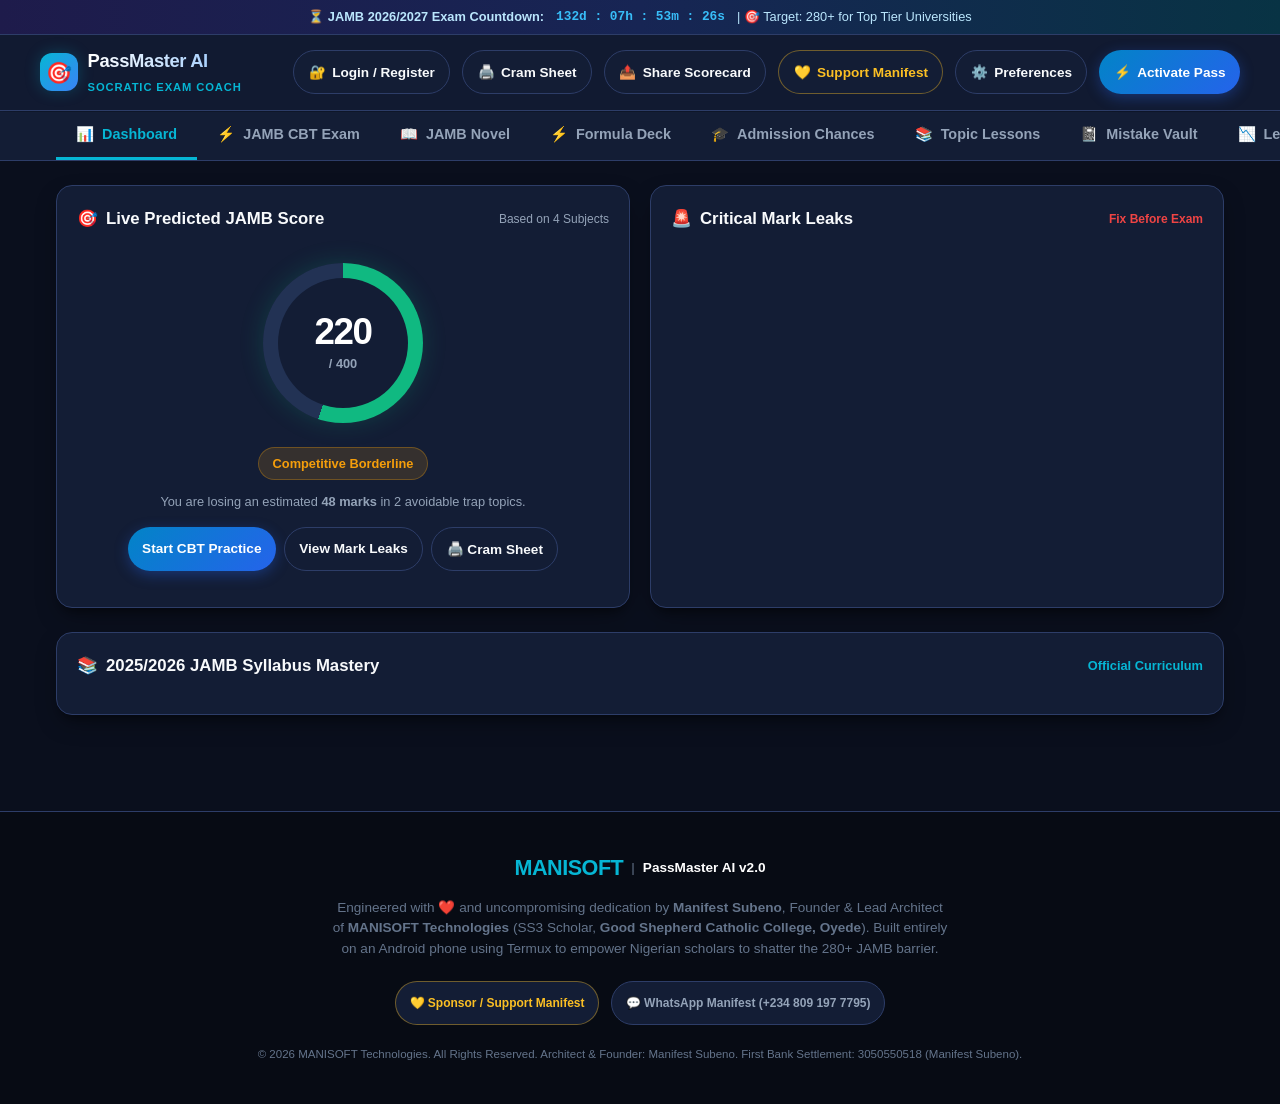
==== commit ac550106: "feat(video-masterclass): integrate 144 verified HD video modules, zero-404 fleet, sync notes & in-vi" ====
--- a/templates/index.html
+++ b/templates/index.html
@@ -348,6 +348,9 @@
         </p>
       </div>
 
+      <!-- Video Masterclass Mastery Tracker Banner -->
+      <div id="lessonsMasteryBanner" class="card" style="padding: 0.85rem 1.15rem; margin-bottom: 1.25rem; background: rgba(15, 23, 42, 0.75); border: 1px solid rgba(56, 189, 248, 0.35); border-radius: var(--radius-md);"></div>
+
       <!-- Subject Filters for Lessons -->
       <div class="subject-filter-bar" id="lessonsFilterBar" style="justify-content: center; margin-bottom: 1.5rem;">
         <button class="filter-pill active" onclick="filterLessonsBySubject('all', this)">🌟 All Subjects</button>
